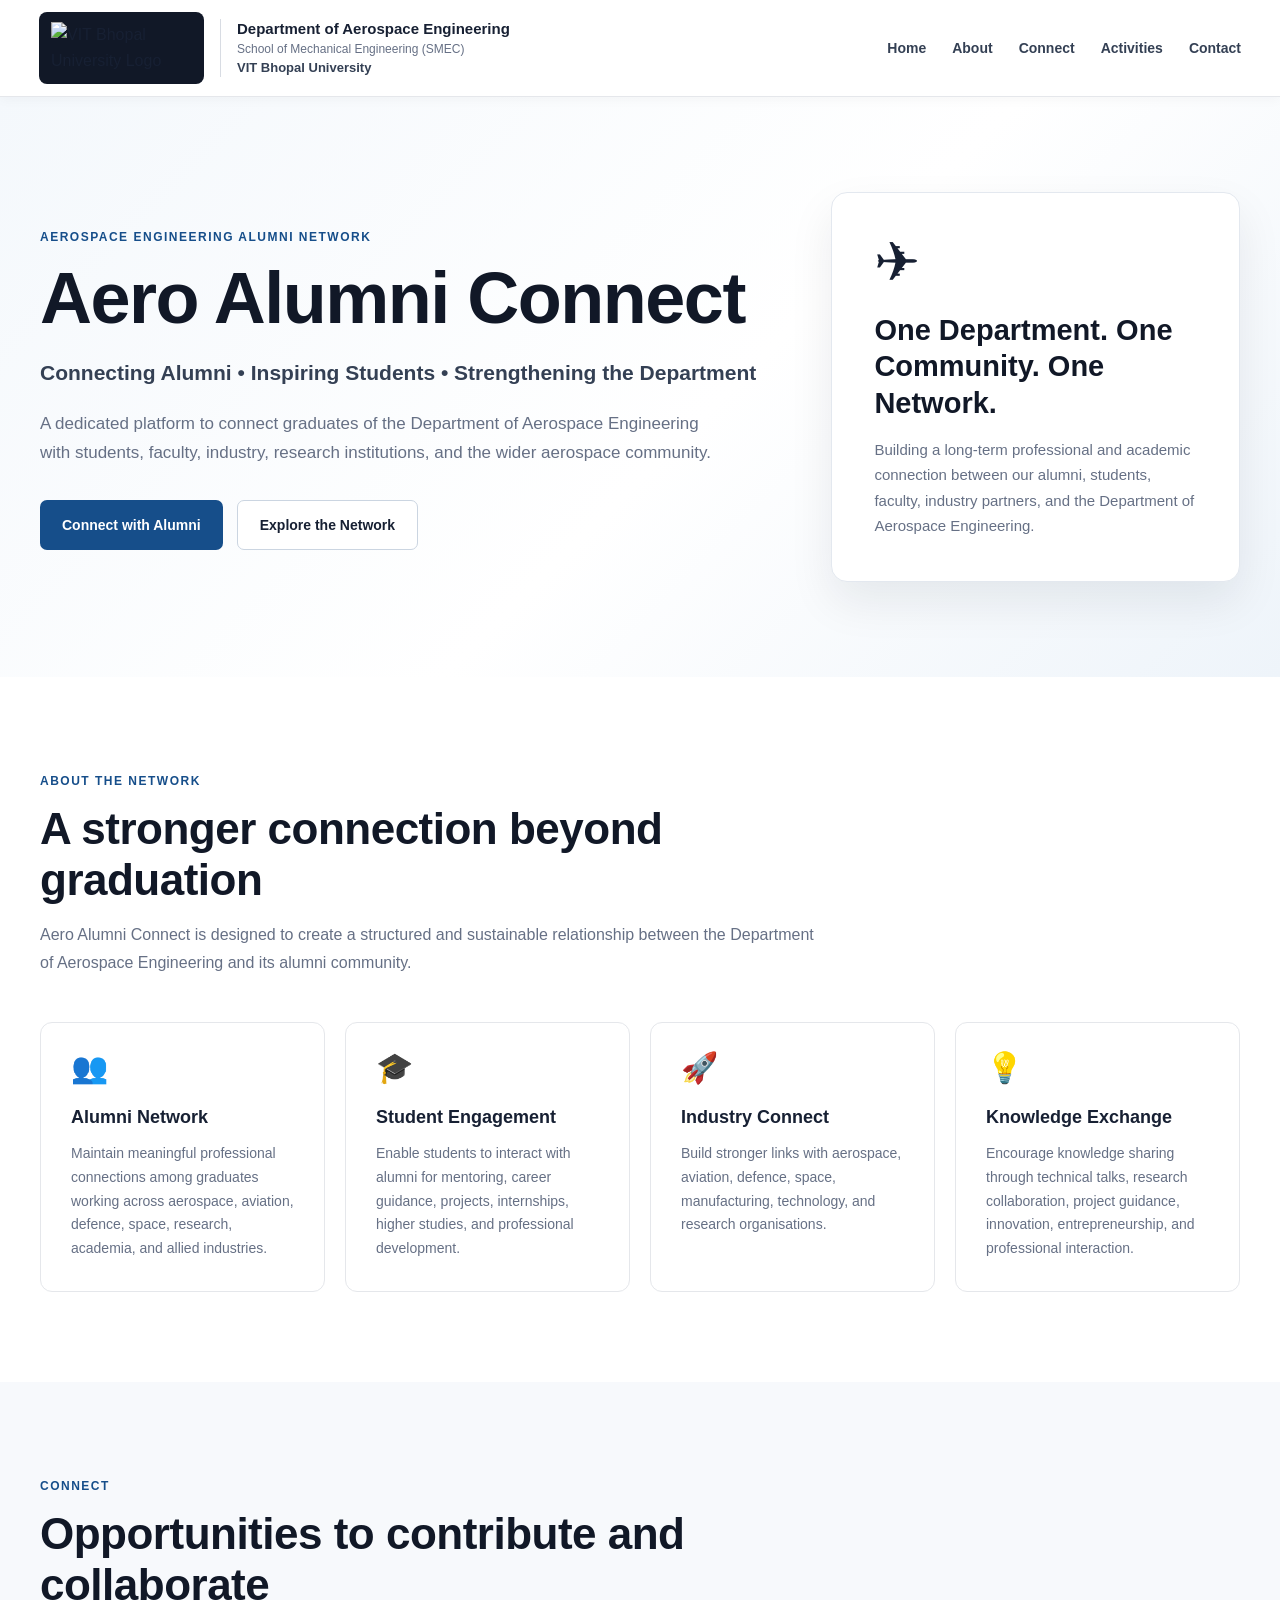
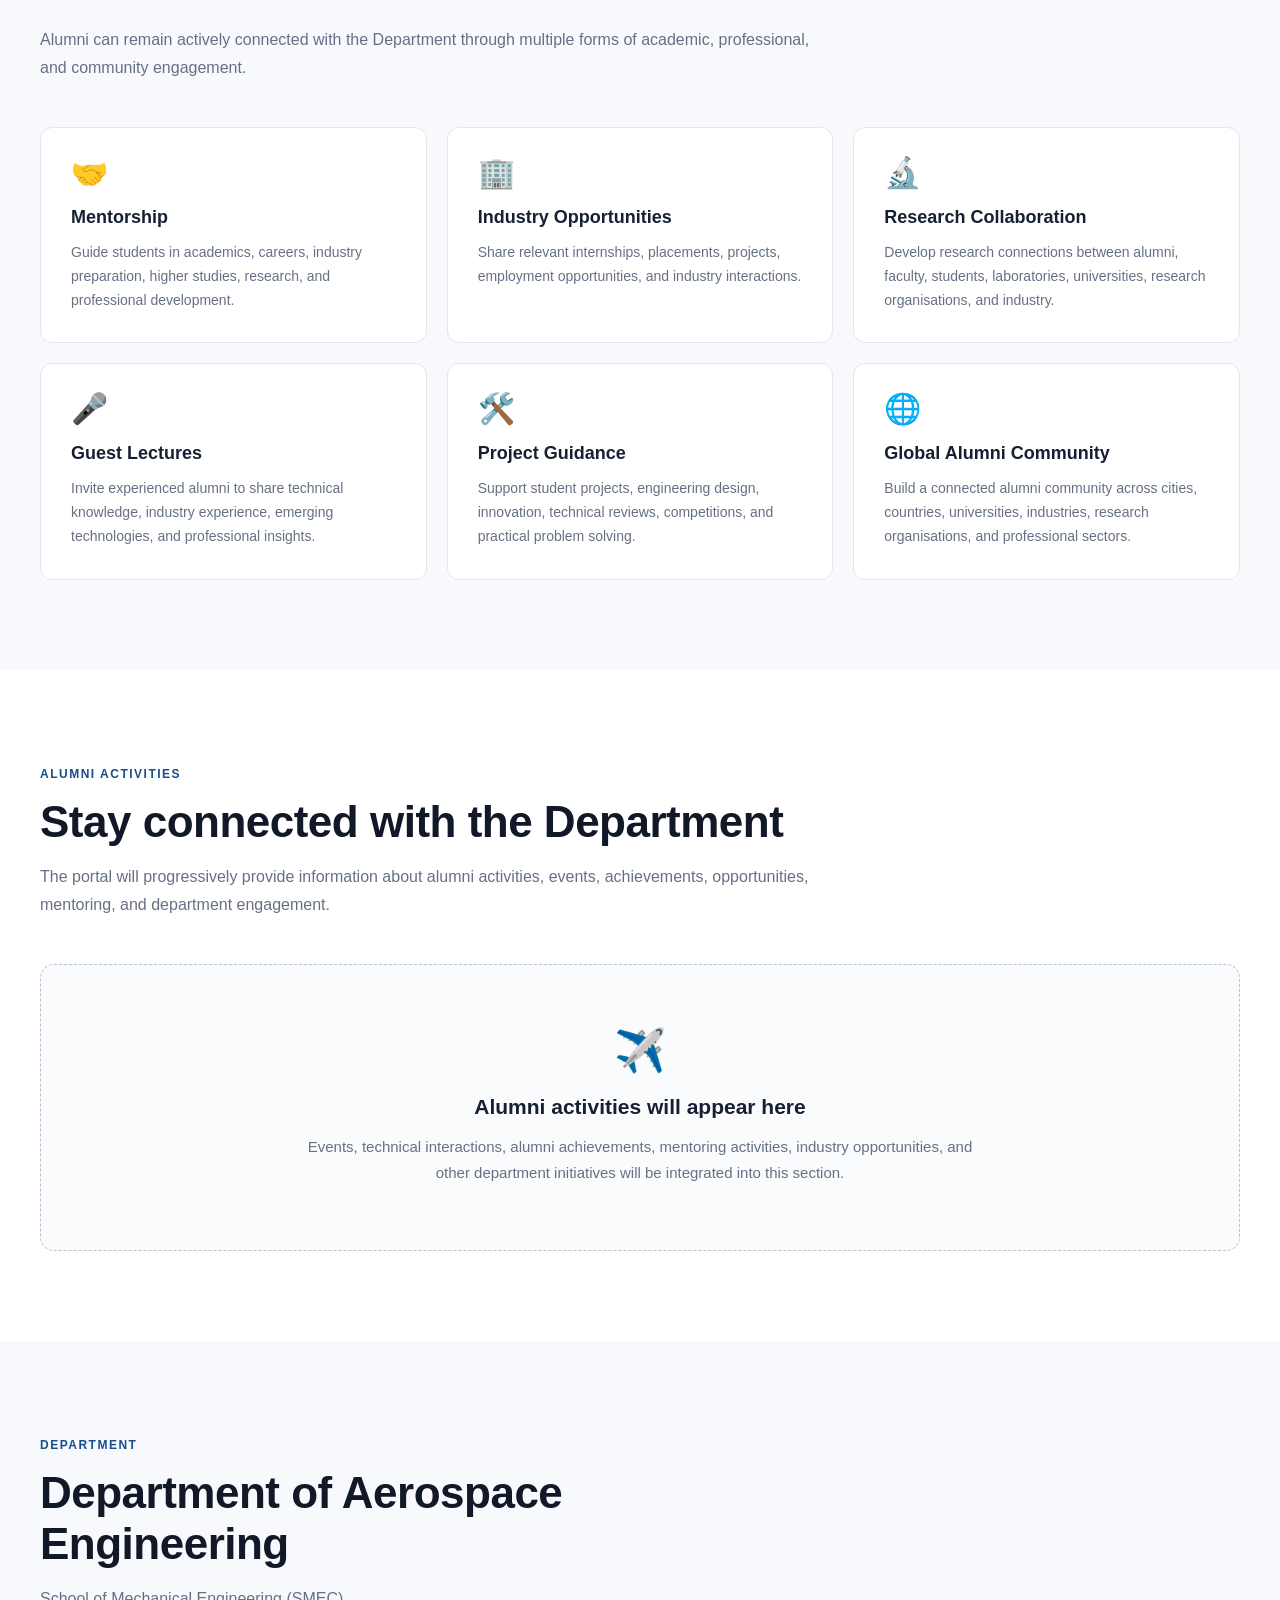
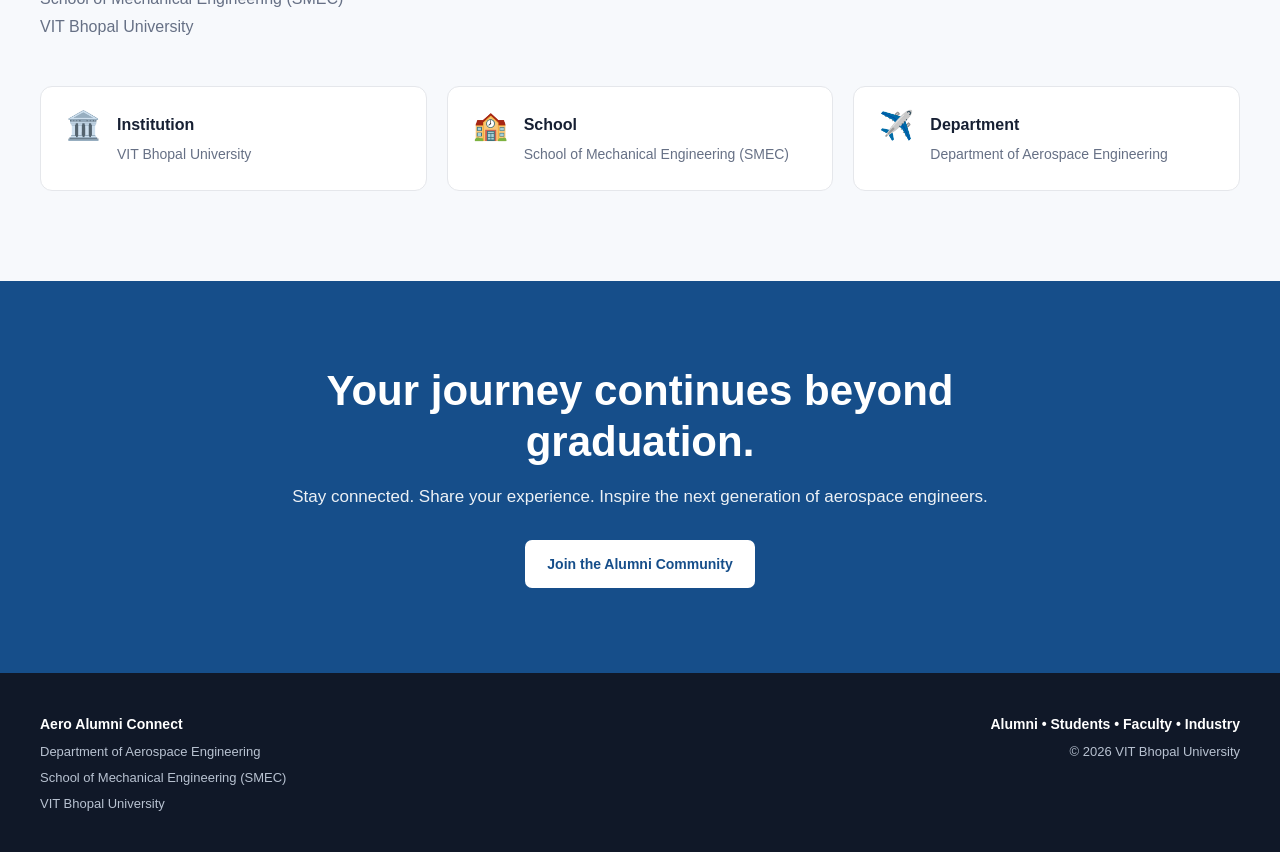
==== index.html @ 441dc593 "Update index.html" ====
<!DOCTYPE html>
<html lang="en">

<head>

    <meta charset="UTF-8">

    <meta
        name="viewport"
        content="width=device-width, initial-scale=1.0"
    >

    <meta
        name="description"
        content="Aero Alumni Connect - Department of Aerospace Engineering, School of Mechanical Engineering (SMEC), VIT Bhopal University."
    >

    <meta
        name="author"
        content="Department of Aerospace Engineering, VIT Bhopal University"
    >

    <title>
        Aero Alumni Connect | Department of Aerospace Engineering | VIT Bhopal University
    </title>

    <link
        rel="stylesheet"
        href="style.css"
    >

</head>


<body>


    <!-- =================================================
         HEADER
         ================================================= -->

    <header class="site-header">

        <div class="header-container">


            <!-- BRAND -->

            <a
                href="#home"
                class="brand"
                aria-label="Aero Alumni Connect Home"
            >

                <div class="logo-container">

                    <img
                        src="https://www.pngfind.com/pngs/m/613-6131138_vit-bhopal-logo-vit-bhopal-logo-png-transparent.png"
                        alt="VIT Bhopal University Logo"
                        class="university-logo"
                    >

                </div>


                <div class="brand-text">

                    <div class="department-name">
                        Department of Aerospace Engineering
                    </div>

                    <div class="school-name">
                        School of Mechanical Engineering (SMEC)
                    </div>

                    <div class="university-name">
                        VIT Bhopal University
                    </div>

                </div>

            </a>


            <!-- DESKTOP / MOBILE NAVIGATION -->

            <nav
                class="main-navigation"
                id="mainNavigation"
                aria-label="Main Navigation"
            >

                <a href="#home">
                    Home
                </a>

                <a href="#about">
                    About
                </a>

                <a href="#connect">
                    Connect
                </a>

                <a href="#activities">
                    Activities
                </a>

                <a href="#contact">
                    Contact
                </a>

            </nav>


            <!-- MOBILE MENU BUTTON -->

            <button
                type="button"
                class="menu-button"
                id="menuButton"
                aria-label="Open navigation menu"
                aria-expanded="false"
                aria-controls="mainNavigation"
            >
                ☰
            </button>


        </div>

    </header>



    <!-- =================================================
         HERO SECTION
         ================================================= -->

    <main>


        <section
            class="hero-section"
            id="home"
        >

            <div class="hero-container">


                <!-- HERO CONTENT -->

                <div class="hero-content">

                    <span class="hero-label">
                        AEROSPACE ENGINEERING ALUMNI NETWORK
                    </span>


                    <h1>
                        Aero Alumni Connect
                    </h1>


                    <p class="hero-tagline">
                        Connecting Alumni • Inspiring Students • Strengthening the Department
                    </p>


                    <p class="hero-description">
                        A dedicated platform to connect graduates of the
                        Department of Aerospace Engineering with students,
                        faculty, industry, research institutions, and the
                        wider aerospace community.
                    </p>


                    <div class="hero-buttons">

                        <a
                            href="#connect"
                            class="button button-primary"
                        >
                            Connect with Alumni
                        </a>


                        <a
                            href="#about"
                            class="button button-secondary"
                        >
                            Explore the Network
                        </a>

                    </div>

                </div>



                <!-- HERO CARD -->

                <div class="hero-card">

                    <div class="aircraft-symbol">
                        ✈
                    </div>


                    <h2>
                        One Department.
                        One Community.
                        One Network.
                    </h2>


                    <p>
                        Building a long-term professional and academic
                        connection between our alumni, students, faculty,
                        industry partners, and the Department of Aerospace
                        Engineering.
                    </p>

                </div>


            </div>

        </section>



        <!-- =================================================
             ABOUT SECTION
             ================================================= -->

        <section
            class="section"
            id="about"
        >

            <div class="section-container">


                <div class="section-heading">

                    <span class="section-label">
                        ABOUT THE NETWORK
                    </span>


                    <h2>
                        A stronger connection beyond graduation
                    </h2>


                    <p>
                        Aero Alumni Connect is designed to create a
                        structured and sustainable relationship between
                        the Department of Aerospace Engineering and its
                        alumni community.
                    </p>

                </div>



                <div class="feature-grid">


                    <!-- CARD 1 -->

                    <article class="feature-card">

                        <div class="feature-icon">
                            👥
                        </div>


                        <h3>
                            Alumni Network
                        </h3>


                        <p>
                            Maintain meaningful professional connections
                            among graduates working across aerospace,
                            aviation, defence, space, research, academia,
                            and allied industries.
                        </p>

                    </article>



                    <!-- CARD 2 -->

                    <article class="feature-card">

                        <div class="feature-icon">
                            🎓
                        </div>


                        <h3>
                            Student Engagement
                        </h3>


                        <p>
                            Enable students to interact with alumni for
                            mentoring, career guidance, projects,
                            internships, higher studies, and professional
                            development.
                        </p>

                    </article>



                    <!-- CARD 3 -->

                    <article class="feature-card">

                        <div class="feature-icon">
                            🚀
                        </div>


                        <h3>
                            Industry Connect
                        </h3>


                        <p>
                            Build stronger links with aerospace,
                            aviation, defence, space, manufacturing,
                            technology, and research organisations.
                        </p>

                    </article>



                    <!-- CARD 4 -->

                    <article class="feature-card">

                        <div class="feature-icon">
                            💡
                        </div>


                        <h3>
                            Knowledge Exchange
                        </h3>


                        <p>
                            Encourage knowledge sharing through
                            technical talks, research collaboration,
                            project guidance, innovation, entrepreneurship,
                            and professional interaction.
                        </p>

                    </article>


                </div>

            </div>

        </section>



        <!-- =================================================
             CONNECT SECTION
             ================================================= -->

        <section
            class="section section-light"
            id="connect"
        >

            <div class="section-container">


                <div class="section-heading">

                    <span class="section-label">
                        CONNECT
                    </span>


                    <h2>
                        Opportunities to contribute and collaborate
                    </h2>


                    <p>
                        Alumni can remain actively connected with the
                        Department through multiple forms of academic,
                        professional, and community engagement.
                    </p>

                </div>



                <div class="connect-grid">


                    <!-- CONNECT ITEM 1 -->

                    <article class="connect-item">

                        <span>
                            🤝
                        </span>


                        <h3>
                            Mentorship
                        </h3>


                        <p>
                            Guide students in academics, careers,
                            industry preparation, higher studies,
                            research, and professional development.
                        </p>

                    </article>



                    <!-- CONNECT ITEM 2 -->

                    <article class="connect-item">

                        <span>
                            🏢
                        </span>


                        <h3>
                            Industry Opportunities
                        </h3>


                        <p>
                            Share relevant internships, placements,
                            projects, employment opportunities, and
                            industry interactions.
                        </p>

                    </article>



                    <!-- CONNECT ITEM 3 -->

                    <article class="connect-item">

                        <span>
                            🔬
                        </span>


                        <h3>
                            Research Collaboration
                        </h3>


                        <p>
                            Develop research connections between alumni,
                            faculty, students, laboratories, universities,
                            research organisations, and industry.
                        </p>

                    </article>



                    <!-- CONNECT ITEM 4 -->

                    <article class="connect-item">

                        <span>
                            🎤
                        </span>


                        <h3>
                            Guest Lectures
                        </h3>


                        <p>
                            Invite experienced alumni to share technical
                            knowledge, industry experience, emerging
                            technologies, and professional insights.
                        </p>

                    </article>



                    <!-- CONNECT ITEM 5 -->

                    <article class="connect-item">

                        <span>
                            🛠️
                        </span>


                        <h3>
                            Project Guidance
                        </h3>


                        <p>
                            Support student projects, engineering design,
                            innovation, technical reviews, competitions,
                            and practical problem solving.
                        </p>

                    </article>



                    <!-- CONNECT ITEM 6 -->

                    <article class="connect-item">

                        <span>
                            🌐
                        </span>


                        <h3>
                            Global Alumni Community
                        </h3>


                        <p>
                            Build a connected alumni community across
                            cities, countries, universities, industries,
                            research organisations, and professional
                            sectors.
                        </p>

                    </article>


                </div>

            </div>

        </section>



        <!-- =================================================
             ACTIVITIES SECTION
             ================================================= -->

        <section
            class="section"
            id="activities"
        >

            <div class="section-container">


                <div class="section-heading">

                    <span class="section-label">
                        ALUMNI ACTIVITIES
                    </span>


                    <h2>
                        Stay connected with the Department
                    </h2>


                    <p>
                        The portal will progressively provide information
                        about alumni activities, events, achievements,
                        opportunities, mentoring, and department
                        engagement.
                    </p>

                </div>



                <div class="activity-placeholder">


                    <div class="activity-icon">
                        ✈️
                    </div>


                    <h3>
                        Alumni activities will appear here
                    </h3>


                    <p>
                        Events, technical interactions, alumni achievements,
                        mentoring activities, industry opportunities, and
                        other department initiatives will be integrated
                        into this section.
                    </p>


                </div>

            </div>

        </section>



        <!-- =================================================
             CONTACT SECTION
             ================================================= -->

        <section
            class="section section-light"
            id="contact"
        >

            <div class="section-container">


                <div class="section-heading">

                    <span class="section-label">
                        DEPARTMENT
                    </span>


                    <h2>
                        Department of Aerospace Engineering
                    </h2>


                    <p>
                        School of Mechanical Engineering (SMEC)<br>
                        VIT Bhopal University
                    </p>

                </div>


                <div class="contact-information">


                    <div class="contact-card">

                        <span class="contact-card-icon">
                            🏛️
                        </span>


                        <div>

                            <h3>
                                Institution
                            </h3>

                            <p>
                                VIT Bhopal University
                            </p>

                        </div>

                    </div>



                    <div class="contact-card">

                        <span class="contact-card-icon">
                            🏫
                        </span>


                        <div>

                            <h3>
                                School
                            </h3>

                            <p>
                                School of Mechanical Engineering (SMEC)
                            </p>

                        </div>

                    </div>



                    <div class="contact-card">

                        <span class="contact-card-icon">
                            ✈️
                        </span>


                        <div>

                            <h3>
                                Department
                            </h3>

                            <p>
                                Department of Aerospace Engineering
                            </p>

                        </div>

                    </div>


                </div>

            </div>

        </section>



        <!-- =================================================
             CALL TO ACTION
             ================================================= -->

        <section class="cta-section">

            <div class="cta-container">


                <h2>
                    Your journey continues beyond graduation.
                </h2>


                <p>
                    Stay connected. Share your experience.
                    Inspire the next generation of aerospace engineers.
                </p>


                <a
                    href="#home"
                    class="button button-light"
                >
                    Join the Alumni Community
                </a>


            </div>

        </section>


    </main>



    <!-- =================================================
         FOOTER
         ================================================= -->

    <footer class="site-footer">

        <div class="footer-container">


            <div class="footer-left">

                <strong>
                    Aero Alumni Connect
                </strong>


                <p>
                    Department of Aerospace Engineering
                </p>


                <p>
                    School of Mechanical Engineering (SMEC)
                </p>


                <p>
                    VIT Bhopal University
                </p>

            </div>



            <div class="footer-right">

                <strong>
                    Alumni • Students • Faculty • Industry
                </strong>


                <p>
                    ©
                    <span id="currentYear"></span>
                    VIT Bhopal University
                </p>

            </div>


        </div>

    </footer>



    <!-- =================================================
         JAVASCRIPT
         ================================================= -->

    <script src="app.js"></script>


</body>

</html>
---- style.css ----
/* =====================================================
   AERO ALUMNI CONNECT
   VIT BHOPAL UNIVERSITY

   Department of Aerospace Engineering
   School of Mechanical Engineering (SMEC)

   Main Stylesheet
   ===================================================== */


/* =====================================================
   GLOBAL RESET
   ===================================================== */

* {

    margin: 0;

    padding: 0;

    box-sizing: border-box;

}


html {

    scroll-behavior: smooth;

}


body {

    font-family:
        Arial,
        Helvetica,
        sans-serif;

    line-height: 1.6;

    color: #172033;

    background: #ffffff;

}


a {

    text-decoration: none;

    color: inherit;

}


button {

    font-family: inherit;

}


/* =====================================================
   HEADER
   ===================================================== */

.site-header {

    position: sticky;

    top: 0;

    z-index: 1000;

    background: rgba(255, 255, 255, 0.98);

    border-bottom: 1px solid #e5e7eb;

    box-shadow:
        0 2px 12px rgba(15, 23, 42, 0.04);

}


.header-container {

    max-width: 1250px;

    margin: auto;

    padding: 12px 24px;

    display: flex;

    align-items: center;

    justify-content: space-between;

    gap: 25px;

}


/* =====================================================
   BRAND
   ===================================================== */

.brand {

    display: flex;

    align-items: center;

    gap: 16px;

    min-width: 0;

}


/* =====================================================
   VIT BHOPAL LOGO

   The official logo is predominantly white.
   Therefore a dark background is intentionally
   provided for visibility.
   ===================================================== */

.logo-container {

    width: 165px;

    height: 72px;

    display: flex;

    align-items: center;

    justify-content: center;

    background: #111827;

    border-radius: 8px;

    padding: 8px 12px;

    flex-shrink: 0;

    overflow: hidden;

}


.university-logo {

    width: 100%;

    max-width: 145px;

    max-height: 58px;

    height: auto;

    object-fit: contain;

    display: block;

}


/* =====================================================
   INSTITUTIONAL HIERARCHY
   ===================================================== */

.brand-text {

    border-left: 1px solid #d8dce3;

    padding-left: 16px;

    min-width: 0;

}


.department-name {

    font-size: 15px;

    font-weight: 700;

    color: #172033;

    line-height: 1.3;

}


.school-name {

    font-size: 12px;

    font-weight: 500;

    color: #667085;

    margin-top: 3px;

    line-height: 1.3;

}


.university-name {

    font-size: 13px;

    font-weight: 600;

    color: #344054;

    margin-top: 3px;

    line-height: 1.3;

}


/* =====================================================
   MAIN NAVIGATION
   ===================================================== */

.main-navigation {

    display: flex;

    align-items: center;

    gap: 26px;

}


.main-navigation a {

    position: relative;

    font-size: 14px;

    font-weight: 600;

    color: #344054;

    padding: 8px 0;

    transition:
        color 0.2s ease;

}


.main-navigation a::after {

    content: "";

    position: absolute;

    left: 0;

    bottom: 0;

    width: 0;

    height: 2px;

    background: #164e8a;

    transition:
        width 0.2s ease;

}


.main-navigation a:hover {

    color: #164e8a;

}


.main-navigation a:hover::after {

    width: 100%;

}


/* =====================================================
   MOBILE MENU BUTTON
   ===================================================== */

.menu-button {

    display: none;

    border: none;

    background: transparent;

    color: #172033;

    font-size: 28px;

    line-height: 1;

    cursor: pointer;

    padding: 5px;

}


/* =====================================================
   HERO SECTION
   ===================================================== */

.hero-section {

    background:
        linear-gradient(
            135deg,
            #f4f8fc 0%,
            #ffffff 55%,
            #eef4fa 100%
        );

    padding: 95px 24px;

}


.hero-container {

    max-width: 1200px;

    margin: auto;

    display: grid;

    grid-template-columns:
        1.6fr
        0.9fr;

    gap: 65px;

    align-items: center;

}


.hero-content {

    min-width: 0;

}


.hero-label,
.section-label {

    display: inline-block;

    font-size: 12px;

    font-weight: 800;

    letter-spacing: 1.5px;

    color: #164e8a;

    margin-bottom: 13px;

}


.hero-content h1 {

    font-size:
        clamp(42px, 6vw, 72px);

    line-height: 1.05;

    letter-spacing: -1.5px;

    margin-bottom: 22px;

    color: #111827;

}


.hero-tagline {

    font-size: 21px;

    font-weight: 600;

    line-height: 1.45;

    color: #344054;

    margin-bottom: 20px;

    max-width: 750px;

}


.hero-description {

    max-width: 690px;

    font-size: 17px;

    line-height: 1.75;

    color: #667085;

    margin-bottom: 32px;

}


/* =====================================================
   BUTTONS
   ===================================================== */

.hero-buttons {

    display: flex;

    flex-wrap: wrap;

    gap: 14px;

}


.button {

    display: inline-flex;

    align-items: center;

    justify-content: center;

    min-height: 48px;

    padding: 13px 22px;

    border-radius: 7px;

    font-weight: 700;

    font-size: 14px;

    transition:
        background 0.2s ease,
        color 0.2s ease,
        border-color 0.2s ease,
        transform 0.2s ease;

}


.button:hover {

    transform: translateY(-1px);

}


.button-primary {

    background: #164e8a;

    color: #ffffff;

}


.button-primary:hover {

    background: #0f3c6b;

}


.button-secondary {

    border: 1px solid #cbd5e1;

    background: #ffffff;

    color: #172033;

}


.button-secondary:hover {

    background: #f8fafc;

    border-color: #94a3b8;

}


.button-light {

    background: #ffffff;

    color: #164e8a;

}


.button-light:hover {

    background: #f1f5f9;

}


/* =====================================================
   HERO CARD
   ===================================================== */

.hero-card {

    padding: 42px;

    background: #ffffff;

    border: 1px solid #e3e8ef;

    border-radius: 16px;

    box-shadow:
        0 20px 45px rgba(15, 23, 42, 0.08);

}


.aircraft-symbol {

    font-size: 55px;

    line-height: 1;

    margin-bottom: 22px;

}


.hero-card h2 {

    font-size: 29px;

    line-height: 1.25;

    color: #111827;

    margin-bottom: 16px;

}


.hero-card p {

    color: #667085;

    font-size: 15px;

    line-height: 1.7;

}


/* =====================================================
   GENERAL SECTIONS
   ===================================================== */

.section {

    padding: 90px 24px;

}


.section-light {

    background: #f7f9fc;

}


.section-container {

    max-width: 1200px;

    margin: auto;

}


.section-heading {

    max-width: 780px;

    margin-bottom: 45px;

}


.section-heading h2 {

    font-size:
        clamp(30px, 4vw, 44px);

    line-height: 1.15;

    letter-spacing: -0.5px;

    margin-bottom: 16px;

    color: #111827;

}


.section-heading p {

    color: #667085;

    font-size: 16px;

    line-height: 1.75;

}


/* =====================================================
   FEATURE GRID
   ===================================================== */

.feature-grid {

    display: grid;

    grid-template-columns:
        repeat(4, 1fr);

    gap: 20px;

}


.feature-card {

    padding: 30px;

    border: 1px solid #e5e7eb;

    border-radius: 12px;

    background: #ffffff;

    transition:
        transform 0.2s ease,
        box-shadow 0.2s ease,
        border-color 0.2s ease;

}


.feature-card:hover {

    transform: translateY(-4px);

    border-color: #d0d7e2;

    box-shadow:
        0 12px 30px
        rgba(15, 23, 42, 0.08);

}


.feature-icon {

    font-size: 30px;

    line-height: 1;

    margin-bottom: 20px;

}


.feature-card h3 {

    font-size: 18px;

    margin-bottom: 10px;

    color: #172033;

}


.feature-card p {

    color: #667085;

    font-size: 14px;

    line-height: 1.7;

}


/* =====================================================
   CONNECT GRID
   ===================================================== */

.connect-grid {

    display: grid;

    grid-template-columns:
        repeat(3, 1fr);

    gap: 20px;

}


.connect-item {

    background: #ffffff;

    padding: 30px;

    border-radius: 12px;

    border: 1px solid #e5e7eb;

    transition:
        transform 0.2s ease,
        box-shadow 0.2s ease;

}


.connect-item:hover {

    transform: translateY(-3px);

    box-shadow:
        0 10px 25px
        rgba(15, 23, 42, 0.07);

}


.connect-item span {

    display: block;

    font-size: 30px;

    line-height: 1;

    margin-bottom: 15px;

}


.connect-item h3 {

    font-size: 18px;

    margin-bottom: 9px;

    color: #172033;

}


.connect-item p {

    color: #667085;

    font-size: 14px;

    line-height: 1.7;

}


/* =====================================================
   ACTIVITIES
   ===================================================== */

.activity-placeholder {

    border: 1px dashed #b8c3d1;

    border-radius: 14px;

    padding: 65px 30px;

    text-align: center;

    background: #fafbfc;

}


.activity-icon {

    font-size: 42px;

    line-height: 1;

    margin-bottom: 18px;

}


.activity-placeholder h3 {

    font-size: 21px;

    margin-bottom: 10px;

    color: #172033;

}


.activity-placeholder p {

    max-width: 700px;

    margin: auto;

    color: #667085;

    font-size: 15px;

    line-height: 1.7;

}


/* =====================================================
   CONTACT INFORMATION
   ===================================================== */

.contact-information {

    display: grid;

    grid-template-columns:
        repeat(3, 1fr);

    gap: 20px;

}


.contact-card {

    display: flex;

    align-items: flex-start;

    gap: 16px;

    background: #ffffff;

    border: 1px solid #e5e7eb;

    border-radius: 12px;

    padding: 25px;

}


.contact-card-icon {

    font-size: 28px;

    line-height: 1;

    flex-shrink: 0;

}


.contact-card h3 {

    font-size: 16px;

    margin-bottom: 5px;

    color: #172033;

}


.contact-card p {

    color: #667085;

    font-size: 14px;

    line-height: 1.6;

}


/* =====================================================
   CALL TO ACTION
   ===================================================== */

.cta-section {

    padding: 85px 24px;

    background: #164e8a;

    color: #ffffff;

    text-align: center;

}


.cta-container {

    max-width: 800px;

    margin: auto;

}


.cta-container h2 {

    font-size:
        clamp(30px, 4vw, 42px);

    line-height: 1.2;

    margin-bottom: 16px;

}


.cta-container p {

    font-size: 17px;

    line-height: 1.7;

    opacity: 0.92;

    margin-bottom: 28px;

}


/* =====================================================
   FOOTER
   ===================================================== */

.site-footer {

    background: #101828;

    color: #ffffff;

    padding: 38px 24px;

}


.footer-container {

    max-width: 1200px;

    margin: auto;

    display: flex;

    align-items: flex-start;

    justify-content: space-between;

    gap: 40px;

}


.footer-left strong,
.footer-right strong {

    font-size: 14px;

}


.site-footer p {

    color: #b8c2d1;

    font-size: 13px;

    line-height: 1.6;

    margin-top: 5px;

}


.footer-right {

    text-align: right;

}


/* =====================================================
   RESPONSIVE DESIGN
   TABLET
   ===================================================== */

@media (max-width: 1050px) {


    .header-container {

        padding-left: 20px;

        padding-right: 20px;

    }


    .main-navigation {

        gap: 18px;

    }


    .main-navigation a {

        font-size: 13px;

    }


    .hero-container {

        gap: 40px;

    }


    .feature-grid {

        grid-template-columns:
            repeat(2, 1fr);

    }


    .connect-grid {

        grid-template-columns:
            repeat(2, 1fr);

    }


    .contact-information {

        grid-template-columns:
            repeat(2, 1fr);

    }

}


/* =====================================================
   MOBILE NAVIGATION
   ===================================================== */

@media (max-width: 900px) {


    .main-navigation {

        display: none;

        position: absolute;

        top: 100%;

        left: 0;

        right: 0;

        background: #ffffff;

        padding: 20px 24px;

        flex-direction: column;

        align-items: flex-start;

        gap: 5px;

        border-bottom: 1px solid #e5e7eb;

        box-shadow:
            0 8px 20px
            rgba(15, 23, 42, 0.08);

    }


    .main-navigation.active {

        display: flex;

    }


    .main-navigation a {

        width: 100%;

        padding: 11px 0;

    }


    .main-navigation a::after {

        display: none;

    }


    .menu-button {

        display: block;

    }


    .hero-container {

        grid-template-columns: 1fr;

    }


    .hero-card {

        max-width: 650px;

    }

}


/* =====================================================
   SMALL MOBILE
   ===================================================== */

@media (max-width: 600px) {


    .header-container {

        padding: 10px 16px;

        gap: 12px;

    }


    .logo-container {

        width: 125px;

        height: 58px;

        padding: 6px 9px;

        border-radius: 7px;

    }


    .university-logo {

        max-width: 110px;

        max-height: 46px;

    }


    .brand-text {

        display: none;

    }


    .menu-button {

        font-size: 27px;

    }


    .hero-section {

        padding: 65px 18px;

    }


    .hero-content h1 {

        font-size: 44px;

        letter-spacing: -1px;

    }


    .hero-tagline {

        font-size: 18px;

    }


    .hero-description {

        font-size: 15px;

    }


    .hero-buttons {

        flex-direction: column;

        align-items: stretch;

    }


    .button {

        width: 100%;

    }


    .hero-card {

        padding: 30px;

    }


    .section {

        padding: 65px 18px;

    }


    .section-heading {

        margin-bottom: 35px;

    }


    .section-heading h2 {

        font-size: 32px;

    }


    .feature-grid,
    .connect-grid,
    .contact-information {

        grid-template-columns: 1fr;

    }


    .feature-card,
    .connect-item {

        padding: 25px;

    }


    .activity-placeholder {

        padding: 50px 22px;

    }


    .cta-section {

        padding: 65px 18px;

    }


    .cta-container h2 {

        font-size: 31px;

    }


    .cta-container p {

        font-size: 15px;

    }


    .footer-container {

        flex-direction: column;

        gap: 25px;

    }


    .footer-right {

        text-align: left;

    }

}


/* =====================================================
   VERY SMALL DEVICES
   ===================================================== */

@media (max-width: 380px) {


    .logo-container {

        width: 112px;

        height: 54px;

    }


    .university-logo {

        max-width: 98px;

        max-height: 42px;

    }


    .hero-content h1 {

        font-size: 39px;

    }


    .section-heading h2 {

        font-size: 29px;

    }

}
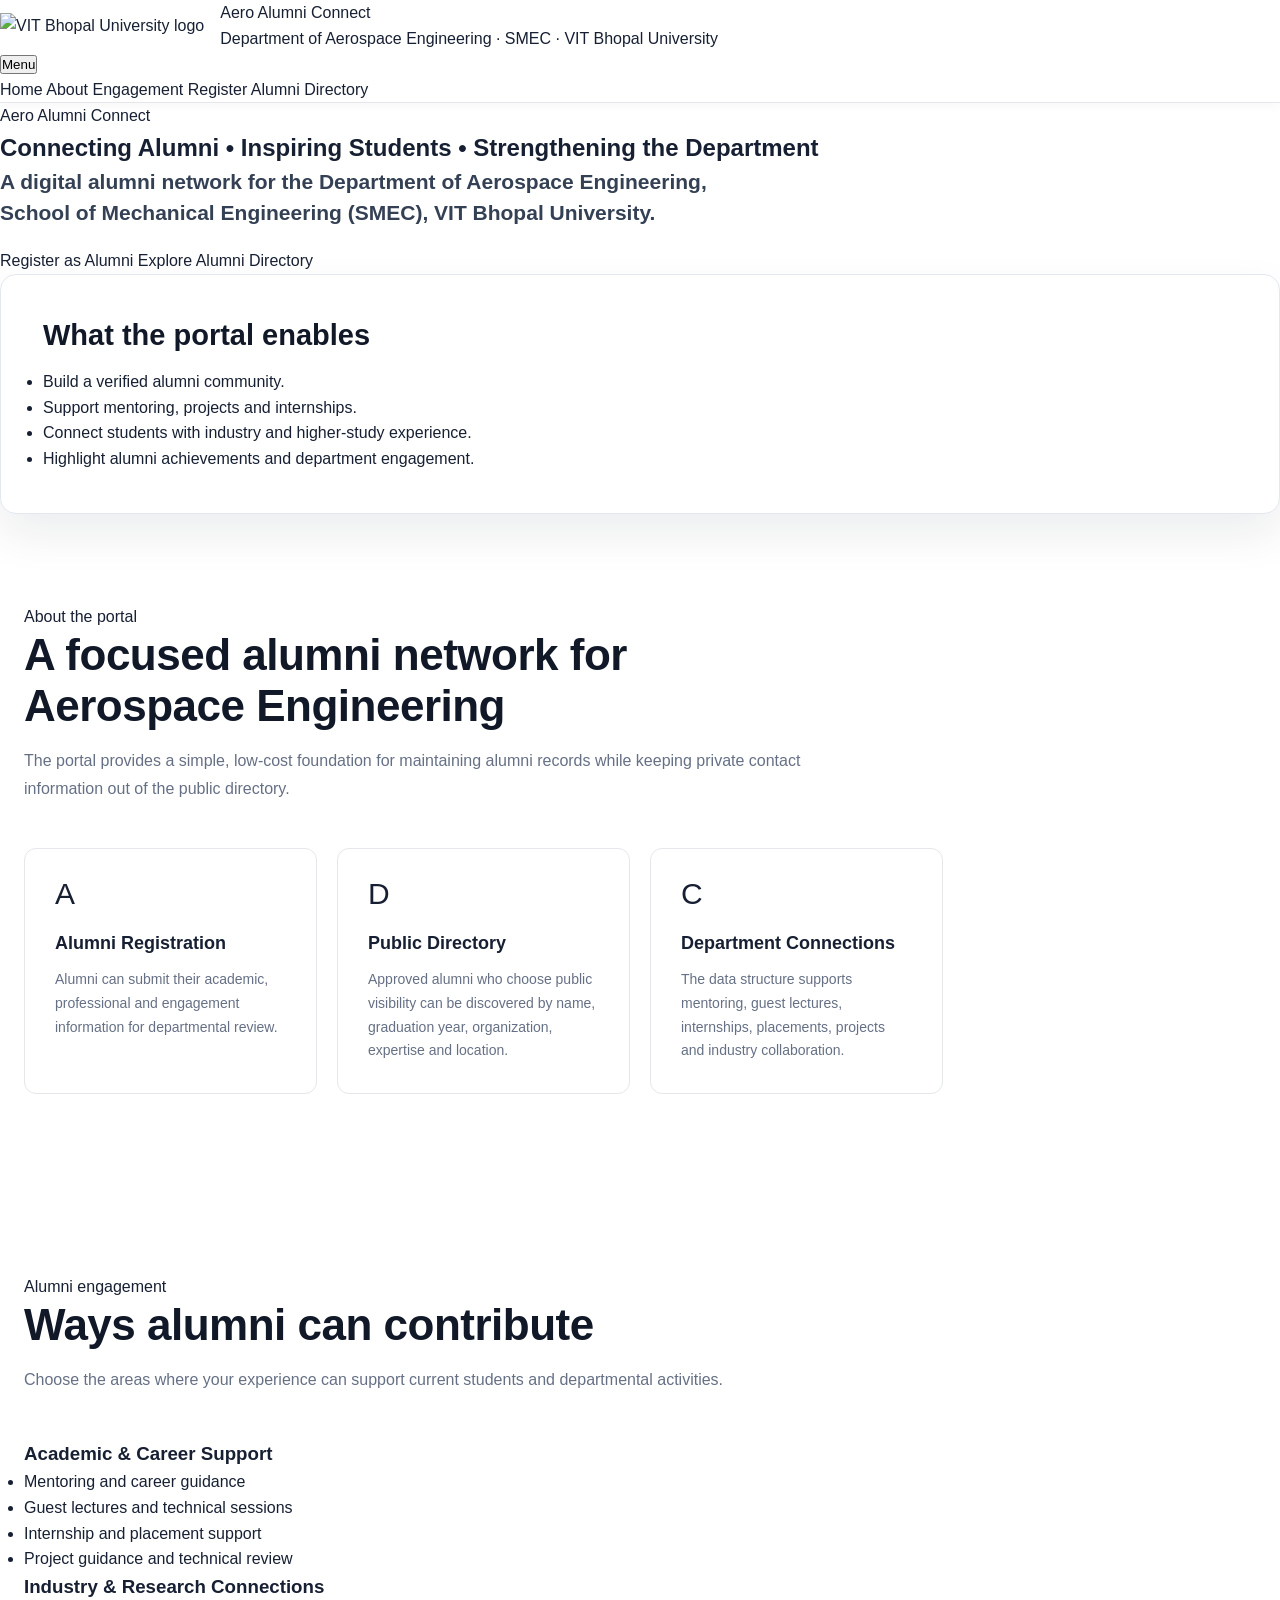
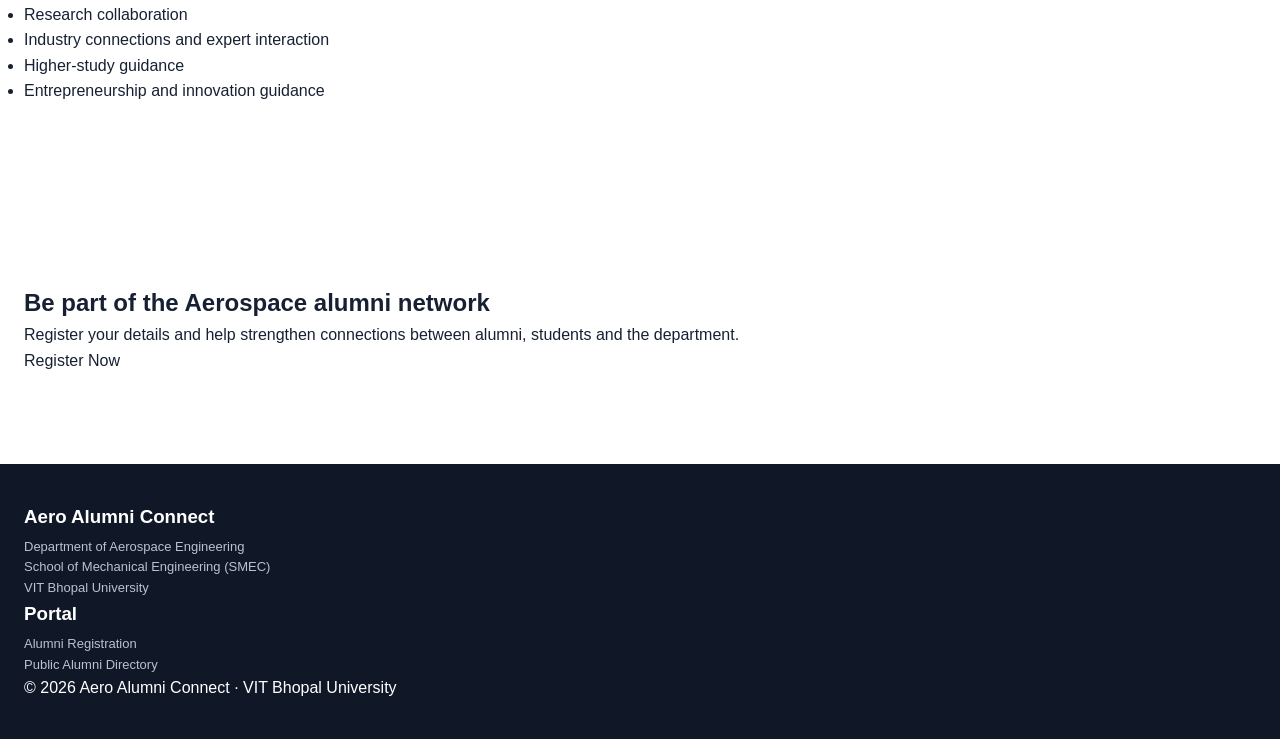
==== commit 6e4ca329: "Update index.html" ====
--- a/index.html
+++ b/index.html
@@ -1,843 +1,144 @@
 <!DOCTYPE html>
 <html lang="en">
+<head>
+  <meta charset="UTF-8">
+  <meta name="viewport" content="width=device-width, initial-scale=1.0">
+  <meta name="description" content="Aero Alumni Connect - Department of Aerospace Engineering, VIT Bhopal University.">
+  <title>Aero Alumni Connect | VIT Bhopal University</title>
+  <link rel="stylesheet" href="style.css">
+</head>
+<body>
+  <div class="topbar"></div>
+  <header class="site-header">
+    <div class="container header-inner">
+      <a class="brand" href="index.html#home" aria-label="Aero Alumni Connect home">
+        <img class="brand-logo" src="https://vitbhopal.ac.in/wp-content/uploads/2020/01/logochhota.png" alt="VIT Bhopal University logo">
+        <div>
+          <div class="brand-title">Aero Alumni Connect</div>
+          <div class="brand-subtitle">Department of Aerospace Engineering · SMEC · VIT Bhopal University</div>
+        </div>
+      </a>
+      <button id="mobileMenuButton" class="mobile-menu-button" type="button" aria-expanded="false" aria-controls="siteNav">Menu</button>
+      <nav id="siteNav" class="site-nav" aria-label="Main navigation">
+        <a href="index.html#home">Home</a>
+        <a href="index.html#about">About</a>
+        <a href="index.html#engagement">Engagement</a>
+        <a href="register.html">Register</a>
+        <a class="nav-primary" data-directory-link href="https://script.google.com/macros/s/AKFycbxgRk1wh2ei0i0evd2KYSXB1UGBFPkvZiqLSSxi5CYIaVo9pL-w_EIS0EB4q5KnVJRA/exec?action=directoryPage">Alumni Directory</a>
+      </nav>
+    </div>
+  </header>
 
-<head>
+  <main>
+    <section id="home" class="hero">
+      <div class="container hero-grid">
+        <div>
+          <p class="hero-kicker">Aero Alumni Connect</p>
+          <h1>Connecting Alumni • Inspiring Students • Strengthening the Department</h1>
+          <p class="hero-tagline">A digital alumni network for the Department of Aerospace Engineering, School of Mechanical Engineering (SMEC), VIT Bhopal University.</p>
+          <div class="hero-actions">
+            <a class="btn btn-primary" href="register.html">Register as Alumni</a>
+            <a class="btn btn-outline" data-directory-link href="https://script.google.com/macros/s/AKFycbxgRk1wh2ei0i0evd2KYSXB1UGBFPkvZiqLSSxi5CYIaVo9pL-w_EIS0EB4q5KnVJRA/exec?action=directoryPage">Explore Alumni Directory</a>
+          </div>
+        </div>
+        <aside class="hero-card">
+          <h2>What the portal enables</h2>
+          <ul>
+            <li>Build a verified alumni community.</li>
+            <li>Support mentoring, projects and internships.</li>
+            <li>Connect students with industry and higher-study experience.</li>
+            <li>Highlight alumni achievements and department engagement.</li>
+          </ul>
+        </aside>
+      </div>
+    </section>
 
-    <meta charset="UTF-8">
+    <section id="about" class="section section-white">
+      <div class="container">
+        <div class="section-heading">
+          <div class="eyebrow">About the portal</div>
+          <h2>A focused alumni network for Aerospace Engineering</h2>
+          <p>The portal provides a simple, low-cost foundation for maintaining alumni records while keeping private contact information out of the public directory.</p>
+        </div>
+        <div class="feature-grid">
+          <article class="card feature-card">
+            <div class="feature-icon">A</div>
+            <h3>Alumni Registration</h3>
+            <p>Alumni can submit their academic, professional and engagement information for departmental review.</p>
+          </article>
+          <article class="card feature-card">
+            <div class="feature-icon">D</div>
+            <h3>Public Directory</h3>
+            <p>Approved alumni who choose public visibility can be discovered by name, graduation year, organization, expertise and location.</p>
+          </article>
+          <article class="card feature-card">
+            <div class="feature-icon">C</div>
+            <h3>Department Connections</h3>
+            <p>The data structure supports mentoring, guest lectures, internships, placements, projects and industry collaboration.</p>
+          </article>
+        </div>
+      </div>
+    </section>
 
-    <meta
-        name="viewport"
-        content="width=device-width, initial-scale=1.0"
-    >
+    <section id="engagement" class="section">
+      <div class="container">
+        <div class="section-heading">
+          <div class="eyebrow">Alumni engagement</div>
+          <h2>Ways alumni can contribute</h2>
+          <p>Choose the areas where your experience can support current students and departmental activities.</p>
+        </div>
+        <div class="info-grid">
+          <article class="info-panel">
+            <h3>Academic &amp; Career Support</h3>
+            <ul>
+              <li>Mentoring and career guidance</li>
+              <li>Guest lectures and technical sessions</li>
+              <li>Internship and placement support</li>
+              <li>Project guidance and technical review</li>
+            </ul>
+          </article>
+          <article class="info-panel">
+            <h3>Industry &amp; Research Connections</h3>
+            <ul>
+              <li>Research collaboration</li>
+              <li>Industry connections and expert interaction</li>
+              <li>Higher-study guidance</li>
+              <li>Entrepreneurship and innovation guidance</li>
+            </ul>
+          </article>
+        </div>
+      </div>
+    </section>
 
-    <meta
-        name="description"
-        content="Aero Alumni Connect - Department of Aerospace Engineering, School of Mechanical Engineering (SMEC), VIT Bhopal University."
-    >
+    <section class="section section-white">
+      <div class="container">
+        <div class="cta">
+          <div>
+            <h2>Be part of the Aerospace alumni network</h2>
+            <p>Register your details and help strengthen connections between alumni, students and the department.</p>
+          </div>
+          <a class="btn btn-primary" href="register.html">Register Now</a>
+        </div>
+      </div>
+    </section>
+  </main>
 
-    <meta
-        name="author"
-        content="Department of Aerospace Engineering, VIT Bhopal University"
-    >
+  <footer class="site-footer">
+    <div class="container">
+      <div class="footer-grid">
+        <div>
+          <h3>Aero Alumni Connect</h3>
+          <p>Department of Aerospace Engineering<br>School of Mechanical Engineering (SMEC)<br>VIT Bhopal University</p>
+        </div>
+        <div>
+          <h3>Portal</h3>
+          <p><a href="register.html">Alumni Registration</a><br><a data-directory-link href="https://script.google.com/macros/s/AKFycbxgRk1wh2ei0i0evd2KYSXB1UGBFPkvZiqLSSxi5CYIaVo9pL-w_EIS0EB4q5KnVJRA/exec?action=directoryPage">Public Alumni Directory</a></p>
+        </div>
+      </div>
+      <div class="footer-bottom">© <span data-current-year>2026</span> Aero Alumni Connect · VIT Bhopal University</div>
+    </div>
+  </footer>
 
-    <title>
-        Aero Alumni Connect | Department of Aerospace Engineering | VIT Bhopal University
-    </title>
-
-    <link
-        rel="stylesheet"
-        href="style.css"
-    >
-
-</head>
-
-
-<body>
-
-
-    <!-- =================================================
-         HEADER
-         ================================================= -->
-
-    <header class="site-header">
-
-        <div class="header-container">
-
-
-            <!-- BRAND -->
-
-            <a
-                href="#home"
-                class="brand"
-                aria-label="Aero Alumni Connect Home"
-            >
-
-                <div class="logo-container">
-
-                    <img
-                        src="https://www.pngfind.com/pngs/m/613-6131138_vit-bhopal-logo-vit-bhopal-logo-png-transparent.png"
-                        alt="VIT Bhopal University Logo"
-                        class="university-logo"
-                    >
-
-                </div>
-
-
-                <div class="brand-text">
-
-                    <div class="department-name">
-                        Department of Aerospace Engineering
-                    </div>
-
-                    <div class="school-name">
-                        School of Mechanical Engineering (SMEC)
-                    </div>
-
-                    <div class="university-name">
-                        VIT Bhopal University
-                    </div>
-
-                </div>
-
-            </a>
-
-
-            <!-- DESKTOP / MOBILE NAVIGATION -->
-
-            <nav
-                class="main-navigation"
-                id="mainNavigation"
-                aria-label="Main Navigation"
-            >
-
-                <a href="#home">
-                    Home
-                </a>
-
-                <a href="#about">
-                    About
-                </a>
-
-                <a href="#connect">
-                    Connect
-                </a>
-
-                <a href="#activities">
-                    Activities
-                </a>
-
-                <a href="#contact">
-                    Contact
-                </a>
-
-            </nav>
-
-
-            <!-- MOBILE MENU BUTTON -->
-
-            <button
-                type="button"
-                class="menu-button"
-                id="menuButton"
-                aria-label="Open navigation menu"
-                aria-expanded="false"
-                aria-controls="mainNavigation"
-            >
-                ☰
-            </button>
-
-
-        </div>
-
-    </header>
-
-
-
-    <!-- =================================================
-         HERO SECTION
-         ================================================= -->
-
-    <main>
-
-
-        <section
-            class="hero-section"
-            id="home"
-        >
-
-            <div class="hero-container">
-
-
-                <!-- HERO CONTENT -->
-
-                <div class="hero-content">
-
-                    <span class="hero-label">
-                        AEROSPACE ENGINEERING ALUMNI NETWORK
-                    </span>
-
-
-                    <h1>
-                        Aero Alumni Connect
-                    </h1>
-
-
-                    <p class="hero-tagline">
-                        Connecting Alumni • Inspiring Students • Strengthening the Department
-                    </p>
-
-
-                    <p class="hero-description">
-                        A dedicated platform to connect graduates of the
-                        Department of Aerospace Engineering with students,
-                        faculty, industry, research institutions, and the
-                        wider aerospace community.
-                    </p>
-
-
-                    <div class="hero-buttons">
-
-                        <a
-                            href="#connect"
-                            class="button button-primary"
-                        >
-                            Connect with Alumni
-                        </a>
-
-
-                        <a
-                            href="#about"
-                            class="button button-secondary"
-                        >
-                            Explore the Network
-                        </a>
-
-                    </div>
-
-                </div>
-
-
-
-                <!-- HERO CARD -->
-
-                <div class="hero-card">
-
-                    <div class="aircraft-symbol">
-                        ✈
-                    </div>
-
-
-                    <h2>
-                        One Department.
-                        One Community.
-                        One Network.
-                    </h2>
-
-
-                    <p>
-                        Building a long-term professional and academic
-                        connection between our alumni, students, faculty,
-                        industry partners, and the Department of Aerospace
-                        Engineering.
-                    </p>
-
-                </div>
-
-
-            </div>
-
-        </section>
-
-
-
-        <!-- =================================================
-             ABOUT SECTION
-             ================================================= -->
-
-        <section
-            class="section"
-            id="about"
-        >
-
-            <div class="section-container">
-
-
-                <div class="section-heading">
-
-                    <span class="section-label">
-                        ABOUT THE NETWORK
-                    </span>
-
-
-                    <h2>
-                        A stronger connection beyond graduation
-                    </h2>
-
-
-                    <p>
-                        Aero Alumni Connect is designed to create a
-                        structured and sustainable relationship between
-                        the Department of Aerospace Engineering and its
-                        alumni community.
-                    </p>
-
-                </div>
-
-
-
-                <div class="feature-grid">
-
-
-                    <!-- CARD 1 -->
-
-                    <article class="feature-card">
-
-                        <div class="feature-icon">
-                            👥
-                        </div>
-
-
-                        <h3>
-                            Alumni Network
-                        </h3>
-
-
-                        <p>
-                            Maintain meaningful professional connections
-                            among graduates working across aerospace,
-                            aviation, defence, space, research, academia,
-                            and allied industries.
-                        </p>
-
-                    </article>
-
-
-
-                    <!-- CARD 2 -->
-
-                    <article class="feature-card">
-
-                        <div class="feature-icon">
-                            🎓
-                        </div>
-
-
-                        <h3>
-                            Student Engagement
-                        </h3>
-
-
-                        <p>
-                            Enable students to interact with alumni for
-                            mentoring, career guidance, projects,
-                            internships, higher studies, and professional
-                            development.
-                        </p>
-
-                    </article>
-
-
-
-                    <!-- CARD 3 -->
-
-                    <article class="feature-card">
-
-                        <div class="feature-icon">
-                            🚀
-                        </div>
-
-
-                        <h3>
-                            Industry Connect
-                        </h3>
-
-
-                        <p>
-                            Build stronger links with aerospace,
-                            aviation, defence, space, manufacturing,
-                            technology, and research organisations.
-                        </p>
-
-                    </article>
-
-
-
-                    <!-- CARD 4 -->
-
-                    <article class="feature-card">
-
-                        <div class="feature-icon">
-                            💡
-                        </div>
-
-
-                        <h3>
-                            Knowledge Exchange
-                        </h3>
-
-
-                        <p>
-                            Encourage knowledge sharing through
-                            technical talks, research collaboration,
-                            project guidance, innovation, entrepreneurship,
-                            and professional interaction.
-                        </p>
-
-                    </article>
-
-
-                </div>
-
-            </div>
-
-        </section>
-
-
-
-        <!-- =================================================
-             CONNECT SECTION
-             ================================================= -->
-
-        <section
-            class="section section-light"
-            id="connect"
-        >
-
-            <div class="section-container">
-
-
-                <div class="section-heading">
-
-                    <span class="section-label">
-                        CONNECT
-                    </span>
-
-
-                    <h2>
-                        Opportunities to contribute and collaborate
-                    </h2>
-
-
-                    <p>
-                        Alumni can remain actively connected with the
-                        Department through multiple forms of academic,
-                        professional, and community engagement.
-                    </p>
-
-                </div>
-
-
-
-                <div class="connect-grid">
-
-
-                    <!-- CONNECT ITEM 1 -->
-
-                    <article class="connect-item">
-
-                        <span>
-                            🤝
-                        </span>
-
-
-                        <h3>
-                            Mentorship
-                        </h3>
-
-
-                        <p>
-                            Guide students in academics, careers,
-                            industry preparation, higher studies,
-                            research, and professional development.
-                        </p>
-
-                    </article>
-
-
-
-                    <!-- CONNECT ITEM 2 -->
-
-                    <article class="connect-item">
-
-                        <span>
-                            🏢
-                        </span>
-
-
-                        <h3>
-                            Industry Opportunities
-                        </h3>
-
-
-                        <p>
-                            Share relevant internships, placements,
-                            projects, employment opportunities, and
-                            industry interactions.
-                        </p>
-
-                    </article>
-
-
-
-                    <!-- CONNECT ITEM 3 -->
-
-                    <article class="connect-item">
-
-                        <span>
-                            🔬
-                        </span>
-
-
-                        <h3>
-                            Research Collaboration
-                        </h3>
-
-
-                        <p>
-                            Develop research connections between alumni,
-                            faculty, students, laboratories, universities,
-                            research organisations, and industry.
-                        </p>
-
-                    </article>
-
-
-
-                    <!-- CONNECT ITEM 4 -->
-
-                    <article class="connect-item">
-
-                        <span>
-                            🎤
-                        </span>
-
-
-                        <h3>
-                            Guest Lectures
-                        </h3>
-
-
-                        <p>
-                            Invite experienced alumni to share technical
-                            knowledge, industry experience, emerging
-                            technologies, and professional insights.
-                        </p>
-
-                    </article>
-
-
-
-                    <!-- CONNECT ITEM 5 -->
-
-                    <article class="connect-item">
-
-                        <span>
-                            🛠️
-                        </span>
-
-
-                        <h3>
-                            Project Guidance
-                        </h3>
-
-
-                        <p>
-                            Support student projects, engineering design,
-                            innovation, technical reviews, competitions,
-                            and practical problem solving.
-                        </p>
-
-                    </article>
-
-
-
-                    <!-- CONNECT ITEM 6 -->
-
-                    <article class="connect-item">
-
-                        <span>
-                            🌐
-                        </span>
-
-
-                        <h3>
-                            Global Alumni Community
-                        </h3>
-
-
-                        <p>
-                            Build a connected alumni community across
-                            cities, countries, universities, industries,
-                            research organisations, and professional
-                            sectors.
-                        </p>
-
-                    </article>
-
-
-                </div>
-
-            </div>
-
-        </section>
-
-
-
-        <!-- =================================================
-             ACTIVITIES SECTION
-             ================================================= -->
-
-        <section
-            class="section"
-            id="activities"
-        >
-
-            <div class="section-container">
-
-
-                <div class="section-heading">
-
-                    <span class="section-label">
-                        ALUMNI ACTIVITIES
-                    </span>
-
-
-                    <h2>
-                        Stay connected with the Department
-                    </h2>
-
-
-                    <p>
-                        The portal will progressively provide information
-                        about alumni activities, events, achievements,
-                        opportunities, mentoring, and department
-                        engagement.
-                    </p>
-
-                </div>
-
-
-
-                <div class="activity-placeholder">
-
-
-                    <div class="activity-icon">
-                        ✈️
-                    </div>
-
-
-                    <h3>
-                        Alumni activities will appear here
-                    </h3>
-
-
-                    <p>
-                        Events, technical interactions, alumni achievements,
-                        mentoring activities, industry opportunities, and
-                        other department initiatives will be integrated
-                        into this section.
-                    </p>
-
-
-                </div>
-
-            </div>
-
-        </section>
-
-
-
-        <!-- =================================================
-             CONTACT SECTION
-             ================================================= -->
-
-        <section
-            class="section section-light"
-            id="contact"
-        >
-
-            <div class="section-container">
-
-
-                <div class="section-heading">
-
-                    <span class="section-label">
-                        DEPARTMENT
-                    </span>
-
-
-                    <h2>
-                        Department of Aerospace Engineering
-                    </h2>
-
-
-                    <p>
-                        School of Mechanical Engineering (SMEC)<br>
-                        VIT Bhopal University
-                    </p>
-
-                </div>
-
-
-                <div class="contact-information">
-
-
-                    <div class="contact-card">
-
-                        <span class="contact-card-icon">
-                            🏛️
-                        </span>
-
-
-                        <div>
-
-                            <h3>
-                                Institution
-                            </h3>
-
-                            <p>
-                                VIT Bhopal University
-                            </p>
-
-                        </div>
-
-                    </div>
-
-
-
-                    <div class="contact-card">
-
-                        <span class="contact-card-icon">
-                            🏫
-                        </span>
-
-
-                        <div>
-
-                            <h3>
-                                School
-                            </h3>
-
-                            <p>
-                                School of Mechanical Engineering (SMEC)
-                            </p>
-
-                        </div>
-
-                    </div>
-
-
-
-                    <div class="contact-card">
-
-                        <span class="contact-card-icon">
-                            ✈️
-                        </span>
-
-
-                        <div>
-
-                            <h3>
-                                Department
-                            </h3>
-
-                            <p>
-                                Department of Aerospace Engineering
-                            </p>
-
-                        </div>
-
-                    </div>
-
-
-                </div>
-
-            </div>
-
-        </section>
-
-
-
-        <!-- =================================================
-             CALL TO ACTION
-             ================================================= -->
-
-        <section class="cta-section">
-
-            <div class="cta-container">
-
-
-                <h2>
-                    Your journey continues beyond graduation.
-                </h2>
-
-
-                <p>
-                    Stay connected. Share your experience.
-                    Inspire the next generation of aerospace engineers.
-                </p>
-
-
-                <a
-                    href="#home"
-                    class="button button-light"
-                >
-                    Join the Alumni Community
-                </a>
-
-
-            </div>
-
-        </section>
-
-
-    </main>
-
-
-
-    <!-- =================================================
-         FOOTER
-         ================================================= -->
-
-    <footer class="site-footer">
-
-        <div class="footer-container">
-
-
-            <div class="footer-left">
-
-                <strong>
-                    Aero Alumni Connect
-                </strong>
-
-
-                <p>
-                    Department of Aerospace Engineering
-                </p>
-
-
-                <p>
-                    School of Mechanical Engineering (SMEC)
-                </p>
-
-
-                <p>
-                    VIT Bhopal University
-                </p>
-
-            </div>
-
-
-
-            <div class="footer-right">
-
-                <strong>
-                    Alumni • Students • Faculty • Industry
-                </strong>
-
-
-                <p>
-                    ©
-                    <span id="currentYear"></span>
-                    VIT Bhopal University
-                </p>
-
-            </div>
-
-
-        </div>
-
-    </footer>
-
-
-
-    <!-- =================================================
-         JAVASCRIPT
-         ================================================= -->
-
-    <script src="app.js"></script>
-
-
+  <script src="app.js"></script>
 </body>
-
 </html>
--- a/style.css
+++ b/style.css
@@ -1423,3 +1423,239 @@
     }
 
 }
+
+/* =====================================================
+   ALUMNI REGISTRATION PAGE
+   ===================================================== */
+
+.registration-section {
+    padding: 70px 20px;
+    background: #f6f8fb;
+    min-height: 70vh;
+}
+
+.registration-container {
+    width: min(100%, 1050px);
+    margin: 0 auto;
+}
+
+.registration-container .section-heading {
+    text-align: center;
+    margin-bottom: 35px;
+}
+
+.registration-container .section-heading h1 {
+    margin-bottom: 15px;
+}
+
+.registration-notice {
+    background: #eef6ff;
+    border-left: 5px solid #1f5f9c;
+    padding: 20px 24px;
+    margin-bottom: 30px;
+    border-radius: 8px;
+}
+
+.registration-notice strong {
+    display: block;
+    margin-bottom: 8px;
+    font-size: 1.05rem;
+}
+
+.registration-notice p {
+    margin: 7px 0;
+    line-height: 1.6;
+}
+
+.registration-form {
+    background: #ffffff;
+    border-radius: 12px;
+    padding: 35px;
+    box-shadow: 0 8px 30px rgba(0, 0, 0, 0.07);
+}
+
+.registration-form fieldset {
+    border: 1px solid #dce3eb;
+    border-radius: 10px;
+    padding: 25px;
+    margin: 0 0 28px 0;
+}
+
+.registration-form legend {
+    padding: 0 10px;
+    font-weight: 700;
+    font-size: 1.15rem;
+}
+
+.fieldset-description {
+    color: #5f6b76;
+    margin-top: 0;
+    line-height: 1.6;
+}
+
+.form-grid {
+    display: grid;
+    grid-template-columns: repeat(2, minmax(0, 1fr));
+    gap: 20px;
+}
+
+.form-group {
+    display: flex;
+    flex-direction: column;
+}
+
+.form-group-full {
+    grid-column: 1 / -1;
+}
+
+.form-group label {
+    font-weight: 600;
+    margin-bottom: 8px;
+}
+
+.form-group label span,
+.consent-item strong {
+    color: #c62828;
+}
+
+.form-group input,
+.form-group select,
+.form-group textarea {
+    width: 100%;
+    box-sizing: border-box;
+    border: 1px solid #cfd7df;
+    border-radius: 7px;
+    padding: 12px 13px;
+    font: inherit;
+    background: #ffffff;
+    color: #222222;
+}
+
+.form-group input:focus,
+.form-group select:focus,
+.form-group textarea:focus {
+    outline: none;
+    border-color: #1f5f9c;
+    box-shadow: 0 0 0 3px rgba(31, 95, 156, 0.12);
+}
+
+.form-group textarea {
+    resize: vertical;
+}
+
+.checkbox-grid {
+    display: grid;
+    grid-template-columns: repeat(2, minmax(0, 1fr));
+    gap: 12px;
+}
+
+.checkbox-item,
+.consent-item {
+    display: flex;
+    align-items: flex-start;
+    gap: 10px;
+    line-height: 1.5;
+    cursor: pointer;
+}
+
+.checkbox-item input,
+.consent-item input {
+    margin-top: 4px;
+    flex-shrink: 0;
+}
+
+.consent-item {
+    background: #f8fafc;
+    border-radius: 8px;
+    padding: 16px;
+}
+
+.form-actions {
+    display: flex;
+    gap: 15px;
+    align-items: center;
+    flex-wrap: wrap;
+}
+
+.form-message {
+    display: none;
+    padding: 15px 18px;
+    margin-bottom: 20px;
+    border-radius: 8px;
+    line-height: 1.5;
+}
+
+.form-message.success {
+    display: block;
+    background: #eaf7ee;
+    border: 1px solid #a8d5b5;
+}
+
+.form-message.error {
+    display: block;
+    background: #fff0f0;
+    border: 1px solid #e2aaaa;
+}
+
+.form-honeypot {
+    position: absolute;
+    left: -10000px;
+    width: 1px;
+    height: 1px;
+    overflow: hidden;
+}
+
+.registration-form button:disabled {
+    opacity: 0.65;
+    cursor: not-allowed;
+}
+
+
+/* =====================================================
+   REGISTRATION PAGE HEADER
+   ===================================================== */
+
+.site-header .header-container {
+    display: flex;
+    align-items: center;
+    justify-content: space-between;
+    gap: 20px;
+}
+
+
+/* =====================================================
+   MOBILE REGISTRATION FORM
+   ===================================================== */
+
+@media (max-width: 768px) {
+
+    .registration-section {
+        padding: 45px 15px;
+    }
+
+    .registration-form {
+        padding: 22px;
+    }
+
+    .registration-form fieldset {
+        padding: 18px;
+    }
+
+    .form-grid {
+        grid-template-columns: 1fr;
+    }
+
+    .form-group-full {
+        grid-column: auto;
+    }
+
+    .checkbox-grid {
+        grid-template-columns: 1fr;
+    }
+
+    .site-header .header-container {
+        flex-direction: column;
+        align-items: flex-start;
+    }
+
+}
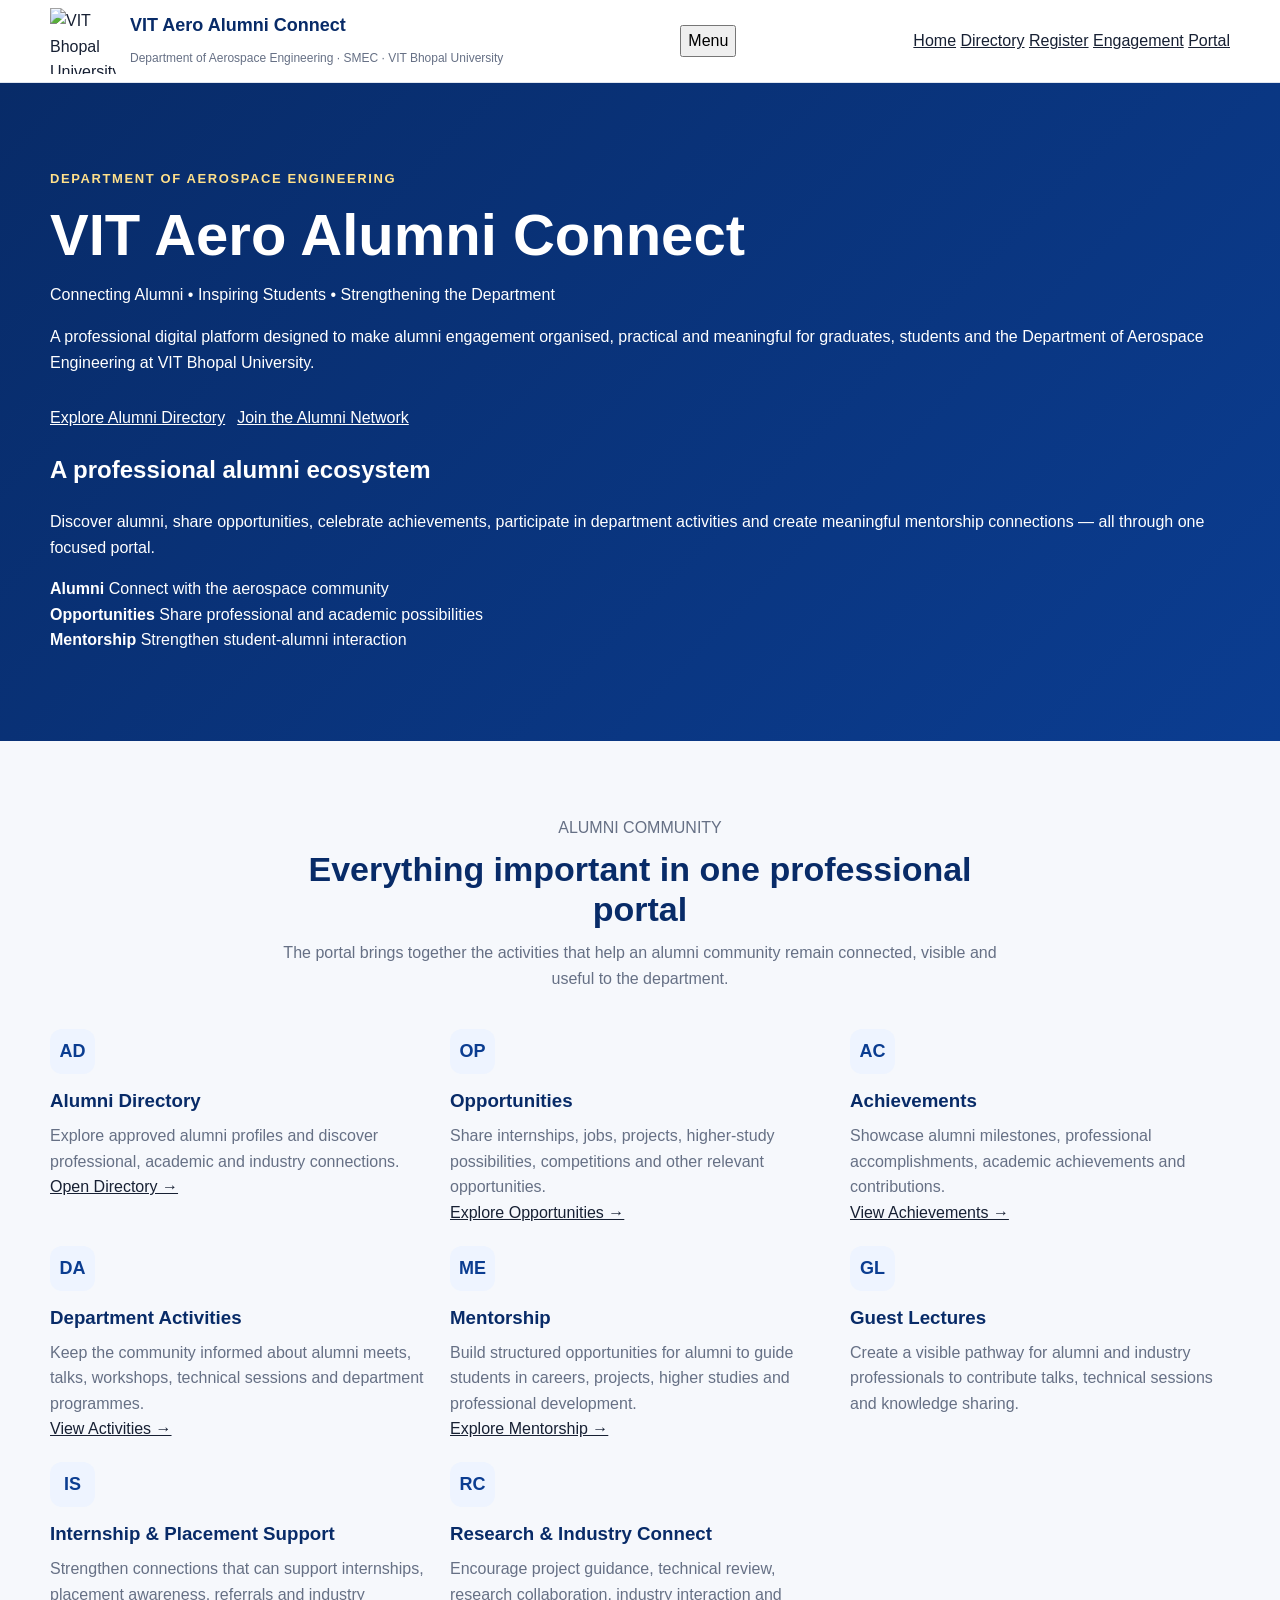
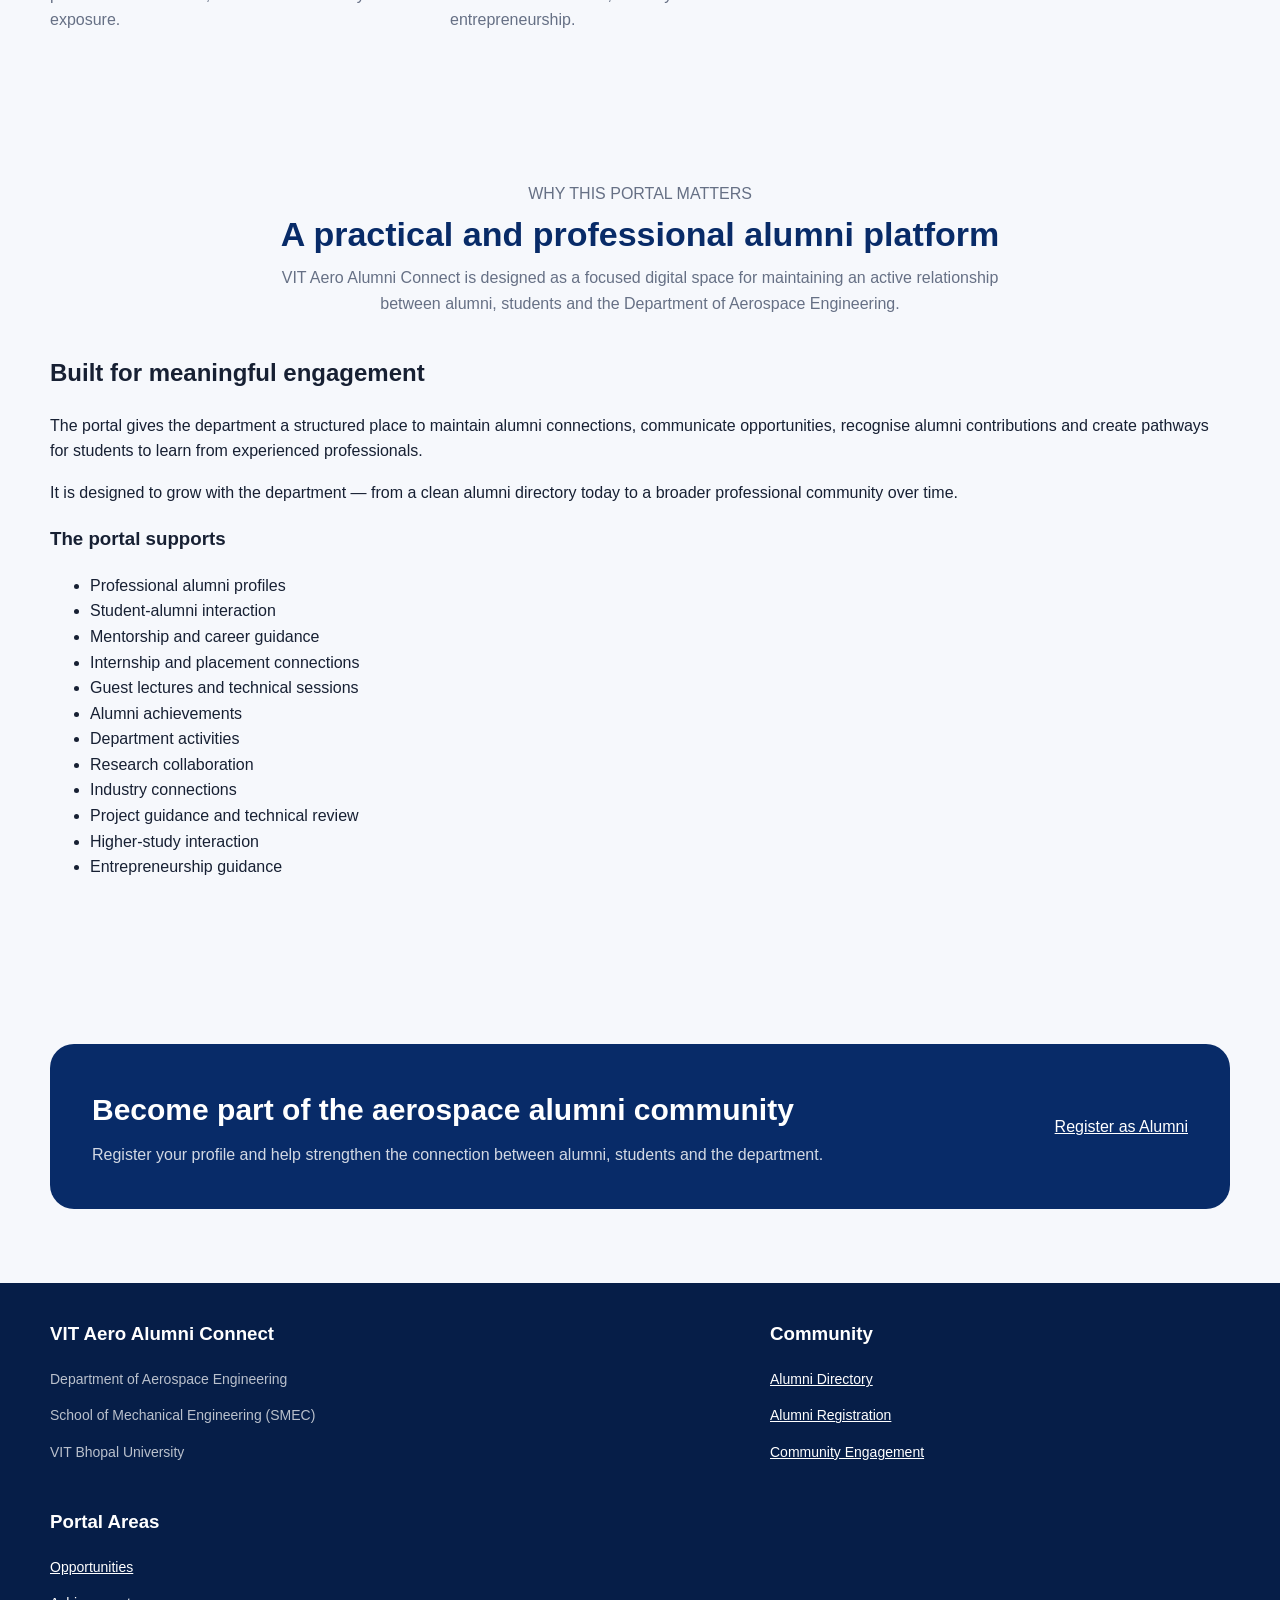
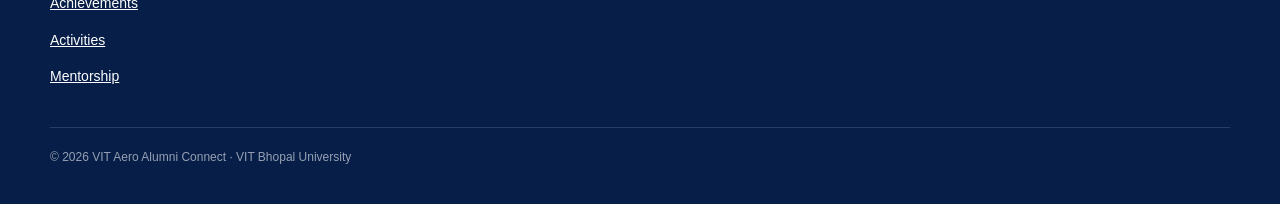
==== commit 19e8e389: "Update index.html" ====
--- a/index.html
+++ b/index.html
@@ -3,142 +3,287 @@
 <head>
   <meta charset="UTF-8">
   <meta name="viewport" content="width=device-width, initial-scale=1.0">
-  <meta name="description" content="Aero Alumni Connect - Department of Aerospace Engineering, VIT Bhopal University.">
-  <title>Aero Alumni Connect | VIT Bhopal University</title>
+  <meta name="description" content="VIT Aero Alumni Connect - Department of Aerospace Engineering, VIT Bhopal University">
+  <title>VIT Aero Alumni Connect</title>
   <link rel="stylesheet" href="style.css">
 </head>
+
 <body>
-  <div class="topbar"></div>
-  <header class="site-header">
-    <div class="container header-inner">
-      <a class="brand" href="index.html#home" aria-label="Aero Alumni Connect home">
-        <img class="brand-logo" src="https://vitbhopal.ac.in/wp-content/uploads/2020/01/logochhota.png" alt="VIT Bhopal University logo">
+<div class="topline"></div>
+
+<header class="site-header">
+  <div class="container header-inner">
+    <a class="brand" href="#home">
+      <img
+        class="brand-logo"
+        src="https://vitbhopal.ac.in/wp-content/uploads/2020/01/logochhota.png"
+        alt="VIT Bhopal University logo"
+      >
+      <div>
+        <h1 class="brand-title">VIT Aero Alumni Connect</h1>
+        <p class="brand-subtitle">Department of Aerospace Engineering · SMEC · VIT Bhopal University</p>
+      </div>
+    </a>
+
+    <button class="menu-toggle" type="button" data-menu-toggle aria-expanded="false" aria-label="Open navigation">
+      Menu
+    </button>
+
+    <nav class="main-nav" data-mobile-nav aria-label="Main navigation">
+      <a href="#home">Home</a>
+      <a data-directory-link href="#">Directory</a>
+      <a href="register.html">Register</a>
+      <a href="#engagement">Engagement</a>
+      <a href="#professional">Portal</a>
+    </nav>
+  </div>
+</header>
+
+<main id="home">
+
+  <section class="hero">
+    <div class="container hero-inner">
+      <div>
+        <p class="hero-kicker">DEPARTMENT OF AEROSPACE ENGINEERING</p>
+        <h1>VIT Aero Alumni Connect</h1>
+        <p class="hero-lead">
+          Connecting Alumni • Inspiring Students • Strengthening the Department
+        </p>
+        <p class="hero-lead">
+          A professional digital platform designed to make alumni engagement
+          organised, practical and meaningful for graduates, students and the
+          Department of Aerospace Engineering at VIT Bhopal University.
+        </p>
+
+        <div class="hero-actions">
+          <a class="button button-primary" data-directory-link href="#">Explore Alumni Directory</a>
+          <a class="button button-outline" href="register.html">Join the Alumni Network</a>
+        </div>
+      </div>
+
+      <aside class="hero-panel">
+        <h2>A professional alumni ecosystem</h2>
+        <p>
+          Discover alumni, share opportunities, celebrate achievements,
+          participate in department activities and create meaningful
+          mentorship connections — all through one focused portal.
+        </p>
+
+        <div class="stats">
+          <div class="stat">
+            <strong>Alumni</strong>
+            <span>Connect with the aerospace community</span>
+          </div>
+          <div class="stat">
+            <strong>Opportunities</strong>
+            <span>Share professional and academic possibilities</span>
+          </div>
+          <div class="stat">
+            <strong>Mentorship</strong>
+            <span>Strengthen student-alumni interaction</span>
+          </div>
+        </div>
+      </aside>
+    </div>
+  </section>
+
+  <section class="section" id="engagement">
+    <div class="container">
+      <div class="section-heading">
+        <p class="section-kicker">ALUMNI COMMUNITY</p>
+        <h2>Everything important in one professional portal</h2>
+        <p>
+          The portal brings together the activities that help an alumni
+          community remain connected, visible and useful to the department.
+        </p>
+      </div>
+
+      <div class="feature-grid">
+
+        <article class="feature-card">
+          <div class="feature-icon">AD</div>
+          <h3>Alumni Directory</h3>
+          <p>
+            Explore approved alumni profiles and discover professional,
+            academic and industry connections.
+          </p>
+          <a class="card-link" data-directory-link href="#">Open Directory →</a>
+        </article>
+
+        <article class="feature-card">
+          <div class="feature-icon">OP</div>
+          <h3>Opportunities</h3>
+          <p>
+            Share internships, jobs, projects, higher-study possibilities,
+            competitions and other relevant opportunities.
+          </p>
+          <a class="card-link"
+             href="https://script.google.com/macros/s/AKfycbznZGMhrKljT33DuwKFADn_caJxnQXC0DgMuGA9q63g-jn9gzm1AALZbN7fzaqUwgjyCA/exec?action=opportunitiesPage"
+             target="_blank">Explore Opportunities →</a>
+        </article>
+
+        <article class="feature-card">
+          <div class="feature-icon">AC</div>
+          <h3>Achievements</h3>
+          <p>
+            Showcase alumni milestones, professional accomplishments,
+            academic achievements and contributions.
+          </p>
+          <a class="card-link"
+             href="https://script.google.com/macros/s/AKfycbznZGMhrKljT33DuwKFADn_caJxnQXC0DgMuGA9q63g-jn9gzm1AALZbN7fzaqUwgjyCA/exec?action=achievementsPage"
+             target="_blank">View Achievements →</a>
+        </article>
+
+        <article class="feature-card">
+          <div class="feature-icon">DA</div>
+          <h3>Department Activities</h3>
+          <p>
+            Keep the community informed about alumni meets, talks, workshops,
+            technical sessions and department programmes.
+          </p>
+          <a class="card-link"
+             href="https://script.google.com/macros/s/AKfycbznZGMhrKljT33DuwKFADn_caJxnQXC0DgMuGA9q63g-jn9gzm1AALZbN7fzaqUwgjyCA/exec?action=activitiesPage"
+             target="_blank">View Activities →</a>
+        </article>
+
+        <article class="feature-card">
+          <div class="feature-icon">ME</div>
+          <h3>Mentorship</h3>
+          <p>
+            Build structured opportunities for alumni to guide students in
+            careers, projects, higher studies and professional development.
+          </p>
+          <a class="card-link"
+             href="https://script.google.com/macros/s/AKfycbznZGMhrKljT33DuwKFADn_caJxnQXC0DgMuGA9q63g-jn9gzm1AALZbN7fzaqUwgjyCA/exec?action=mentorshipPage"
+             target="_blank">Explore Mentorship →</a>
+        </article>
+
+        <article class="feature-card">
+          <div class="feature-icon">GL</div>
+          <h3>Guest Lectures</h3>
+          <p>
+            Create a visible pathway for alumni and industry professionals
+            to contribute talks, technical sessions and knowledge sharing.
+          </p>
+        </article>
+
+        <article class="feature-card">
+          <div class="feature-icon">IS</div>
+          <h3>Internship & Placement Support</h3>
+          <p>
+            Strengthen connections that can support internships, placement
+            awareness, referrals and industry exposure.
+          </p>
+        </article>
+
+        <article class="feature-card">
+          <div class="feature-icon">RC</div>
+          <h3>Research & Industry Connect</h3>
+          <p>
+            Encourage project guidance, technical review, research
+            collaboration, industry interaction and entrepreneurship.
+          </p>
+        </article>
+
+      </div>
+    </div>
+  </section>
+
+  <section class="section section-alt" id="professional">
+    <div class="container">
+      <div class="section-heading">
+        <p class="section-kicker">WHY THIS PORTAL MATTERS</p>
+        <h2>A practical and professional alumni platform</h2>
+        <p>
+          VIT Aero Alumni Connect is designed as a focused digital space for
+          maintaining an active relationship between alumni, students and the
+          Department of Aerospace Engineering.
+        </p>
+      </div>
+
+      <div class="professional">
+        <div class="professional-panel">
+          <h2>Built for meaningful engagement</h2>
+          <p>
+            The portal gives the department a structured place to maintain
+            alumni connections, communicate opportunities, recognise alumni
+            contributions and create pathways for students to learn from
+            experienced professionals.
+          </p>
+          <p style="margin-top:16px">
+            It is designed to grow with the department — from a clean alumni
+            directory today to a broader professional community over time.
+          </p>
+        </div>
+
+        <div class="professional-list">
+          <h3>The portal supports</h3>
+          <ul class="check-list">
+            <li>Professional alumni profiles</li>
+            <li>Student-alumni interaction</li>
+            <li>Mentorship and career guidance</li>
+            <li>Internship and placement connections</li>
+            <li>Guest lectures and technical sessions</li>
+            <li>Alumni achievements</li>
+            <li>Department activities</li>
+            <li>Research collaboration</li>
+            <li>Industry connections</li>
+            <li>Project guidance and technical review</li>
+            <li>Higher-study interaction</li>
+            <li>Entrepreneurship guidance</li>
+          </ul>
+        </div>
+      </div>
+    </div>
+  </section>
+
+  <section class="section">
+    <div class="container">
+      <div class="cta">
         <div>
-          <div class="brand-title">Aero Alumni Connect</div>
-          <div class="brand-subtitle">Department of Aerospace Engineering · SMEC · VIT Bhopal University</div>
-        </div>
-      </a>
-      <button id="mobileMenuButton" class="mobile-menu-button" type="button" aria-expanded="false" aria-controls="siteNav">Menu</button>
-      <nav id="siteNav" class="site-nav" aria-label="Main navigation">
-        <a href="index.html#home">Home</a>
-        <a href="index.html#about">About</a>
-        <a href="index.html#engagement">Engagement</a>
-        <a href="register.html">Register</a>
-        <a class="nav-primary" data-directory-link href="https://script.google.com/macros/s/AKFycbxgRk1wh2ei0i0evd2KYSXB1UGBFPkvZiqLSSxi5CYIaVo9pL-w_EIS0EB4q5KnVJRA/exec?action=directoryPage">Alumni Directory</a>
-      </nav>
-    </div>
-  </header>
-
-  <main>
-    <section id="home" class="hero">
-      <div class="container hero-grid">
-        <div>
-          <p class="hero-kicker">Aero Alumni Connect</p>
-          <h1>Connecting Alumni • Inspiring Students • Strengthening the Department</h1>
-          <p class="hero-tagline">A digital alumni network for the Department of Aerospace Engineering, School of Mechanical Engineering (SMEC), VIT Bhopal University.</p>
-          <div class="hero-actions">
-            <a class="btn btn-primary" href="register.html">Register as Alumni</a>
-            <a class="btn btn-outline" data-directory-link href="https://script.google.com/macros/s/AKFycbxgRk1wh2ei0i0evd2KYSXB1UGBFPkvZiqLSSxi5CYIaVo9pL-w_EIS0EB4q5KnVJRA/exec?action=directoryPage">Explore Alumni Directory</a>
-          </div>
-        </div>
-        <aside class="hero-card">
-          <h2>What the portal enables</h2>
-          <ul>
-            <li>Build a verified alumni community.</li>
-            <li>Support mentoring, projects and internships.</li>
-            <li>Connect students with industry and higher-study experience.</li>
-            <li>Highlight alumni achievements and department engagement.</li>
-          </ul>
-        </aside>
-      </div>
-    </section>
-
-    <section id="about" class="section section-white">
-      <div class="container">
-        <div class="section-heading">
-          <div class="eyebrow">About the portal</div>
-          <h2>A focused alumni network for Aerospace Engineering</h2>
-          <p>The portal provides a simple, low-cost foundation for maintaining alumni records while keeping private contact information out of the public directory.</p>
-        </div>
-        <div class="feature-grid">
-          <article class="card feature-card">
-            <div class="feature-icon">A</div>
-            <h3>Alumni Registration</h3>
-            <p>Alumni can submit their academic, professional and engagement information for departmental review.</p>
-          </article>
-          <article class="card feature-card">
-            <div class="feature-icon">D</div>
-            <h3>Public Directory</h3>
-            <p>Approved alumni who choose public visibility can be discovered by name, graduation year, organization, expertise and location.</p>
-          </article>
-          <article class="card feature-card">
-            <div class="feature-icon">C</div>
-            <h3>Department Connections</h3>
-            <p>The data structure supports mentoring, guest lectures, internships, placements, projects and industry collaboration.</p>
-          </article>
-        </div>
-      </div>
-    </section>
-
-    <section id="engagement" class="section">
-      <div class="container">
-        <div class="section-heading">
-          <div class="eyebrow">Alumni engagement</div>
-          <h2>Ways alumni can contribute</h2>
-          <p>Choose the areas where your experience can support current students and departmental activities.</p>
-        </div>
-        <div class="info-grid">
-          <article class="info-panel">
-            <h3>Academic &amp; Career Support</h3>
-            <ul>
-              <li>Mentoring and career guidance</li>
-              <li>Guest lectures and technical sessions</li>
-              <li>Internship and placement support</li>
-              <li>Project guidance and technical review</li>
-            </ul>
-          </article>
-          <article class="info-panel">
-            <h3>Industry &amp; Research Connections</h3>
-            <ul>
-              <li>Research collaboration</li>
-              <li>Industry connections and expert interaction</li>
-              <li>Higher-study guidance</li>
-              <li>Entrepreneurship and innovation guidance</li>
-            </ul>
-          </article>
-        </div>
-      </div>
-    </section>
-
-    <section class="section section-white">
-      <div class="container">
-        <div class="cta">
-          <div>
-            <h2>Be part of the Aerospace alumni network</h2>
-            <p>Register your details and help strengthen connections between alumni, students and the department.</p>
-          </div>
-          <a class="btn btn-primary" href="register.html">Register Now</a>
-        </div>
-      </div>
-    </section>
-  </main>
-
-  <footer class="site-footer">
-    <div class="container">
-      <div class="footer-grid">
-        <div>
-          <h3>Aero Alumni Connect</h3>
-          <p>Department of Aerospace Engineering<br>School of Mechanical Engineering (SMEC)<br>VIT Bhopal University</p>
-        </div>
-        <div>
-          <h3>Portal</h3>
-          <p><a href="register.html">Alumni Registration</a><br><a data-directory-link href="https://script.google.com/macros/s/AKFycbxgRk1wh2ei0i0evd2KYSXB1UGBFPkvZiqLSSxi5CYIaVo9pL-w_EIS0EB4q5KnVJRA/exec?action=directoryPage">Public Alumni Directory</a></p>
-        </div>
-      </div>
-      <div class="footer-bottom">© <span data-current-year>2026</span> Aero Alumni Connect · VIT Bhopal University</div>
-    </div>
-  </footer>
-
-  <script src="app.js"></script>
+          <h2>Become part of the aerospace alumni community</h2>
+          <p>
+            Register your profile and help strengthen the connection between
+            alumni, students and the department.
+          </p>
+        </div>
+        <a class="button button-primary" href="register.html">Register as Alumni</a>
+      </div>
+    </div>
+  </section>
+
+</main>
+
+<footer class="site-footer">
+  <div class="container footer-grid">
+    <div>
+      <h3>VIT Aero Alumni Connect</h3>
+      <p>Department of Aerospace Engineering</p>
+      <p>School of Mechanical Engineering (SMEC)</p>
+      <p>VIT Bhopal University</p>
+    </div>
+
+    <div>
+      <h3>Community</h3>
+      <p><a data-directory-link href="#">Alumni Directory</a></p>
+      <p><a href="register.html">Alumni Registration</a></p>
+      <p><a href="#engagement">Community Engagement</a></p>
+    </div>
+
+    <div>
+      <h3>Portal Areas</h3>
+      <p><a href="https://script.google.com/macros/s/AKfycbznZGMhrKljT33DuwKFADn_caJxnQXC0DgMuGA9q63g-jn9gzm1AALZbN7fzaqUwgjyCA/exec?action=opportunitiesPage" target="_blank">Opportunities</a></p>
+      <p><a href="https://script.google.com/macros/s/AKfycbznZGMhrKljT33DuwKFADn_caJxnQXC0DgMuGA9q63g-jn9gzm1AALZbN7fzaqUwgjyCA/exec?action=achievementsPage" target="_blank">Achievements</a></p>
+      <p><a href="https://script.google.com/macros/s/AKfycbznZGMhrKljT33DuwKFADn_caJxnQXC0DgMuGA9q63g-jn9gzm1AALZbN7fzaqUwgjyCA/exec?action=activitiesPage" target="_blank">Activities</a></p>
+      <p><a href="https://script.google.com/macros/s/AKfycbznZGMhrKljT33DuwKFADn_caJxnQXC0DgMuGA9q63g-jn9gzm1AALZbN7fzaqUwgjyCA/exec?action=mentorshipPage" target="_blank">Mentorship</a></p>
+    </div>
+  </div>
+
+  <div class="container footer-bottom">
+    © <span data-current-year></span> VIT Aero Alumni Connect · VIT Bhopal University
+  </div>
+</footer>
+
+<script src="app.js"></script>
 </body>
 </html>
--- a/style.css
+++ b/style.css
@@ -1,1661 +1,310 @@
-/* =====================================================
-   AERO ALUMNI CONNECT
-   VIT BHOPAL UNIVERSITY
-
-   Department of Aerospace Engineering
-   School of Mechanical Engineering (SMEC)
-
-   Main Stylesheet
-   ===================================================== */
-
-
-/* =====================================================
-   GLOBAL RESET
-   ===================================================== */
-
-* {
-
-    margin: 0;
-
-    padding: 0;
-
-    box-sizing: border-box;
-
-}
-
-
-html {
-
-    scroll-behavior: smooth;
-
-}
-
-
+/* =========================================================
+   AERO ALUMNI CONNECT - MAIN STYLESHEET
+   ========================================================= */
+
+:root {
+  --vit-blue: #0b3d91;
+  --vit-blue-dark: #082b68;
+  --vit-blue-deep: #061e48;
+  --vit-blue-soft: #eef4ff;
+  --gold: #f4b400;
+  --text: #172033;
+  --muted: #667085;
+  --border: #dfe5ef;
+  --white: #ffffff;
+  --page: #f6f8fc;
+  --success: #067647;
+  --success-bg: #ecfdf3;
+  --danger: #b42318;
+  --danger-bg: #fef3f2;
+  --shadow: 0 12px 35px rgba(16, 24, 40, 0.09);
+  --radius: 18px;
+  --max-width: 1180px;
+}
+
+* { box-sizing: border-box; }
+html { scroll-behavior: smooth; }
 body {
-
-    font-family:
-        Arial,
-        Helvetica,
-        sans-serif;
-
-    line-height: 1.6;
-
-    color: #172033;
-
-    background: #ffffff;
-
-}
-
-
-a {
-
-    text-decoration: none;
-
-    color: inherit;
-
-}
-
-
-button {
-
-    font-family: inherit;
-
-}
-
-
-/* =====================================================
-   HEADER
-   ===================================================== */
+  margin: 0;
+  font-family: Arial, Helvetica, sans-serif;
+  color: var(--text);
+  background: var(--page);
+  line-height: 1.6;
+}
+a { color: inherit; }
+img { max-width: 100%; }
+button, input, select, textarea { font: inherit; }
+button { cursor: pointer; }
+
+.container {
+  width: min(100% - 32px, var(--max-width));
+  margin: 0 auto;
+}
+
+.topbar { height: 5px; background: var(--gold); }
 
 .site-header {
-
-    position: sticky;
-
-    top: 0;
-
-    z-index: 1000;
-
-    background: rgba(255, 255, 255, 0.98);
-
-    border-bottom: 1px solid #e5e7eb;
-
-    box-shadow:
-        0 2px 12px rgba(15, 23, 42, 0.04);
-
-}
-
-
-.header-container {
-
-    max-width: 1250px;
-
-    margin: auto;
-
-    padding: 12px 24px;
-
-    display: flex;
-
-    align-items: center;
-
-    justify-content: space-between;
-
-    gap: 25px;
-
-}
-
-
-/* =====================================================
-   BRAND
-   ===================================================== */
+  position: sticky;
+  top: 0;
+  z-index: 50;
+  background: rgba(255,255,255,.97);
+  border-bottom: 1px solid var(--border);
+  backdrop-filter: blur(10px);
+}
+
+.header-inner {
+  min-height: 82px;
+  display: flex;
+  align-items: center;
+  justify-content: space-between;
+  gap: 24px;
+}
 
 .brand {
-
-    display: flex;
-
-    align-items: center;
-
-    gap: 16px;
-
-    min-width: 0;
-
-}
-
-
-/* =====================================================
-   VIT BHOPAL LOGO
-
-   The official logo is predominantly white.
-   Therefore a dark background is intentionally
-   provided for visibility.
-   ===================================================== */
-
-.logo-container {
-
-    width: 165px;
-
-    height: 72px;
-
-    display: flex;
-
-    align-items: center;
-
-    justify-content: center;
-
-    background: #111827;
-
-    border-radius: 8px;
-
-    padding: 8px 12px;
-
-    flex-shrink: 0;
-
-    overflow: hidden;
-
-}
-
-
-.university-logo {
-
-    width: 100%;
-
-    max-width: 145px;
-
-    max-height: 58px;
-
-    height: auto;
-
-    object-fit: contain;
-
-    display: block;
-
-}
-
-
-/* =====================================================
-   INSTITUTIONAL HIERARCHY
-   ===================================================== */
-
-.brand-text {
-
-    border-left: 1px solid #d8dce3;
-
-    padding-left: 16px;
-
-    min-width: 0;
-
-}
-
-
-.department-name {
-
-    font-size: 15px;
-
-    font-weight: 700;
-
-    color: #172033;
-
-    line-height: 1.3;
-
-}
-
-
-.school-name {
-
-    font-size: 12px;
-
-    font-weight: 500;
-
-    color: #667085;
-
-    margin-top: 3px;
-
-    line-height: 1.3;
-
-}
-
-
-.university-name {
-
-    font-size: 13px;
-
-    font-weight: 600;
-
-    color: #344054;
-
-    margin-top: 3px;
-
-    line-height: 1.3;
-
-}
-
-
-/* =====================================================
-   MAIN NAVIGATION
-   ===================================================== */
-
-.main-navigation {
-
-    display: flex;
-
-    align-items: center;
-
-    gap: 26px;
-
-}
-
-
-.main-navigation a {
-
-    position: relative;
-
-    font-size: 14px;
-
-    font-weight: 600;
-
-    color: #344054;
-
-    padding: 8px 0;
-
-    transition:
-        color 0.2s ease;
-
-}
-
-
-.main-navigation a::after {
-
-    content: "";
-
-    position: absolute;
-
-    left: 0;
-
-    bottom: 0;
-
-    width: 0;
-
-    height: 2px;
-
-    background: #164e8a;
-
-    transition:
-        width 0.2s ease;
-
-}
-
-
-.main-navigation a:hover {
-
-    color: #164e8a;
-
-}
-
-
-.main-navigation a:hover::after {
-
-    width: 100%;
-
-}
-
-
-/* =====================================================
-   MOBILE MENU BUTTON
-   ===================================================== */
-
-.menu-button {
-
-    display: none;
-
-    border: none;
-
-    background: transparent;
-
-    color: #172033;
-
-    font-size: 28px;
-
-    line-height: 1;
-
-    cursor: pointer;
-
-    padding: 5px;
-
-}
-
-
-/* =====================================================
-   HERO SECTION
-   ===================================================== */
-
-.hero-section {
-
-    background:
-        linear-gradient(
-            135deg,
-            #f4f8fc 0%,
-            #ffffff 55%,
-            #eef4fa 100%
-        );
-
-    padding: 95px 24px;
-
-}
-
-
-.hero-container {
-
-    max-width: 1200px;
-
-    margin: auto;
-
-    display: grid;
-
-    grid-template-columns:
-        1.6fr
-        0.9fr;
-
-    gap: 65px;
-
-    align-items: center;
-
-}
-
-
-.hero-content {
-
-    min-width: 0;
-
-}
-
-
-.hero-label,
-.section-label {
-
-    display: inline-block;
-
-    font-size: 12px;
-
-    font-weight: 800;
-
-    letter-spacing: 1.5px;
-
-    color: #164e8a;
-
-    margin-bottom: 13px;
-
-}
-
-
-.hero-content h1 {
-
-    font-size:
-        clamp(42px, 6vw, 72px);
-
-    line-height: 1.05;
-
-    letter-spacing: -1.5px;
-
-    margin-bottom: 22px;
-
-    color: #111827;
-
-}
-
-
+  display: flex;
+  align-items: center;
+  gap: 14px;
+  text-decoration: none;
+}
+.brand-logo {
+  width: 66px;
+  height: 66px;
+  object-fit: contain;
+  flex: 0 0 auto;
+}
+.brand-title {
+  color: var(--vit-blue-dark);
+  font-size: 18px;
+  font-weight: 800;
+  line-height: 1.25;
+}
+.brand-subtitle {
+  color: var(--muted);
+  font-size: 12px;
+  margin-top: 3px;
+}
+
+.site-nav {
+  display: flex;
+  align-items: center;
+  gap: 6px;
+}
+.site-nav a {
+  text-decoration: none;
+  padding: 10px 13px;
+  border-radius: 10px;
+  font-size: 14px;
+  font-weight: 700;
+  color: #344054;
+}
+.site-nav a:hover { background: var(--vit-blue-soft); color: var(--vit-blue); }
+.site-nav .nav-primary {
+  background: var(--vit-blue);
+  color: #fff;
+}
+.site-nav .nav-primary:hover { background: var(--vit-blue-dark); color: #fff; }
+.mobile-menu-button {
+  display: none;
+  border: 1px solid var(--border);
+  background: #fff;
+  border-radius: 10px;
+  padding: 9px 12px;
+  font-weight: 700;
+}
+
+.hero {
+  background: linear-gradient(135deg, var(--vit-blue-dark), var(--vit-blue));
+  color: #fff;
+  padding: 82px 0 88px;
+}
+.hero-grid {
+  display: grid;
+  grid-template-columns: 1.35fr .65fr;
+  gap: 55px;
+  align-items: center;
+}
+.hero-kicker {
+  display: inline-block;
+  margin: 0 0 14px;
+  color: #ffe08a;
+  font-size: 13px;
+  font-weight: 800;
+  letter-spacing: 1.6px;
+  text-transform: uppercase;
+}
+.hero h1 {
+  margin: 0;
+  max-width: 780px;
+  font-size: clamp(34px, 5vw, 58px);
+  line-height: 1.08;
+}
 .hero-tagline {
-
-    font-size: 21px;
-
-    font-weight: 600;
-
-    line-height: 1.45;
-
-    color: #344054;
-
-    margin-bottom: 20px;
-
-    max-width: 750px;
-
-}
-
-
-.hero-description {
-
-    max-width: 690px;
-
-    font-size: 17px;
-
-    line-height: 1.75;
-
-    color: #667085;
-
-    margin-bottom: 32px;
-
-}
-
-
-/* =====================================================
-   BUTTONS
-   ===================================================== */
-
-.hero-buttons {
-
-    display: flex;
-
-    flex-wrap: wrap;
-
-    gap: 14px;
-
-}
-
-
-.button {
-
-    display: inline-flex;
-
-    align-items: center;
-
-    justify-content: center;
-
-    min-height: 48px;
-
-    padding: 13px 22px;
-
-    border-radius: 7px;
-
-    font-weight: 700;
-
-    font-size: 14px;
-
-    transition:
-        background 0.2s ease,
-        color 0.2s ease,
-        border-color 0.2s ease,
-        transform 0.2s ease;
-
-}
-
-
-.button:hover {
-
-    transform: translateY(-1px);
-
-}
-
-
-.button-primary {
-
-    background: #164e8a;
-
-    color: #ffffff;
-
-}
-
-
-.button-primary:hover {
-
-    background: #0f3c6b;
-
-}
-
-
-.button-secondary {
-
-    border: 1px solid #cbd5e1;
-
-    background: #ffffff;
-
-    color: #172033;
-
-}
-
-
-.button-secondary:hover {
-
-    background: #f8fafc;
-
-    border-color: #94a3b8;
-
-}
-
-
-.button-light {
-
-    background: #ffffff;
-
-    color: #164e8a;
-
-}
-
-
-.button-light:hover {
-
-    background: #f1f5f9;
-
-}
-
-
-/* =====================================================
-   HERO CARD
-   ===================================================== */
+  margin: 22px 0 0;
+  max-width: 720px;
+  color: rgba(255,255,255,.9);
+  font-size: 18px;
+}
+.hero-actions {
+  display: flex;
+  flex-wrap: wrap;
+  gap: 12px;
+  margin-top: 30px;
+}
+.btn {
+  display: inline-flex;
+  align-items: center;
+  justify-content: center;
+  min-height: 46px;
+  padding: 11px 18px;
+  border-radius: 11px;
+  border: 1px solid transparent;
+  text-decoration: none;
+  font-weight: 800;
+  transition: .2s ease;
+}
+.btn-primary { background: #fff; color: var(--vit-blue-dark); }
+.btn-primary:hover { transform: translateY(-1px); box-shadow: 0 8px 18px rgba(0,0,0,.15); }
+.btn-outline { border-color: rgba(255,255,255,.55); color: #fff; background: transparent; }
+.btn-outline:hover { background: rgba(255,255,255,.1); }
+.btn-blue { background: var(--vit-blue); color: #fff; }
+.btn-blue:hover { background: var(--vit-blue-dark); }
 
 .hero-card {
-
-    padding: 42px;
-
-    background: #ffffff;
-
-    border: 1px solid #e3e8ef;
-
-    border-radius: 16px;
-
-    box-shadow:
-        0 20px 45px rgba(15, 23, 42, 0.08);
-
-}
-
-
-.aircraft-symbol {
-
-    font-size: 55px;
-
-    line-height: 1;
-
-    margin-bottom: 22px;
-
-}
-
-
-.hero-card h2 {
-
-    font-size: 29px;
-
-    line-height: 1.25;
-
-    color: #111827;
-
-    margin-bottom: 16px;
-
-}
-
-
-.hero-card p {
-
-    color: #667085;
-
-    font-size: 15px;
-
-    line-height: 1.7;
-
-}
-
-
-/* =====================================================
-   GENERAL SECTIONS
-   ===================================================== */
-
-.section {
-
-    padding: 90px 24px;
-
-}
-
-
-.section-light {
-
-    background: #f7f9fc;
-
-}
-
-
-.section-container {
-
-    max-width: 1200px;
-
-    margin: auto;
-
-}
-
-
-.section-heading {
-
-    max-width: 780px;
-
-    margin-bottom: 45px;
-
-}
-
-
-.section-heading h2 {
-
-    font-size:
-        clamp(30px, 4vw, 44px);
-
-    line-height: 1.15;
-
-    letter-spacing: -0.5px;
-
-    margin-bottom: 16px;
-
-    color: #111827;
-
-}
-
-
-.section-heading p {
-
-    color: #667085;
-
-    font-size: 16px;
-
-    line-height: 1.75;
-
-}
-
-
-/* =====================================================
-   FEATURE GRID
-   ===================================================== */
+  background: rgba(255,255,255,.1);
+  border: 1px solid rgba(255,255,255,.2);
+  border-radius: 22px;
+  padding: 25px;
+}
+.hero-card h2 { margin: 0 0 16px; font-size: 20px; }
+.hero-card ul { margin: 0; padding-left: 20px; color: rgba(255,255,255,.9); }
+.hero-card li + li { margin-top: 9px; }
+
+.section { padding: 74px 0; }
+.section-white { background: #fff; }
+.section-heading { text-align: center; max-width: 760px; margin: 0 auto 38px; }
+.section-heading .eyebrow {
+  color: var(--vit-blue);
+  font-size: 12px;
+  font-weight: 800;
+  letter-spacing: 1.5px;
+  text-transform: uppercase;
+}
+.section-heading h2 { margin: 8px 0 10px; font-size: 34px; line-height: 1.2; color: var(--vit-blue-dark); }
+.section-heading p { margin: 0; color: var(--muted); }
 
 .feature-grid {
-
-    display: grid;
-
-    grid-template-columns:
-        repeat(4, 1fr);
-
-    gap: 20px;
-
-}
-
-
-.feature-card {
-
-    padding: 30px;
-
-    border: 1px solid #e5e7eb;
-
-    border-radius: 12px;
-
-    background: #ffffff;
-
-    transition:
-        transform 0.2s ease,
-        box-shadow 0.2s ease,
-        border-color 0.2s ease;
-
-}
-
-
-.feature-card:hover {
-
-    transform: translateY(-4px);
-
-    border-color: #d0d7e2;
-
-    box-shadow:
-        0 12px 30px
-        rgba(15, 23, 42, 0.08);
-
-}
-
-
+  display: grid;
+  grid-template-columns: repeat(3, 1fr);
+  gap: 20px;
+}
+.card {
+  background: #fff;
+  border: 1px solid var(--border);
+  border-radius: var(--radius);
+  padding: 26px;
+  box-shadow: var(--shadow);
+}
+.feature-card h3 { margin: 12px 0 7px; color: var(--vit-blue-dark); }
+.feature-card p { margin: 0; color: var(--muted); }
 .feature-icon {
-
-    font-size: 30px;
-
-    line-height: 1;
-
-    margin-bottom: 20px;
-
-}
-
-
-.feature-card h3 {
-
-    font-size: 18px;
-
-    margin-bottom: 10px;
-
-    color: #172033;
-
-}
-
-
-.feature-card p {
-
-    color: #667085;
-
-    font-size: 14px;
-
-    line-height: 1.7;
-
-}
-
-
-/* =====================================================
-   CONNECT GRID
-   ===================================================== */
-
-.connect-grid {
-
-    display: grid;
-
-    grid-template-columns:
-        repeat(3, 1fr);
-
-    gap: 20px;
-
-}
-
-
-.connect-item {
-
-    background: #ffffff;
-
-    padding: 30px;
-
-    border-radius: 12px;
-
-    border: 1px solid #e5e7eb;
-
-    transition:
-        transform 0.2s ease,
-        box-shadow 0.2s ease;
-
-}
-
-
-.connect-item:hover {
-
-    transform: translateY(-3px);
-
-    box-shadow:
-        0 10px 25px
-        rgba(15, 23, 42, 0.07);
-
-}
-
-
-.connect-item span {
-
-    display: block;
-
-    font-size: 30px;
-
-    line-height: 1;
-
-    margin-bottom: 15px;
-
-}
-
-
-.connect-item h3 {
-
-    font-size: 18px;
-
-    margin-bottom: 9px;
-
-    color: #172033;
-
-}
-
-
-.connect-item p {
-
-    color: #667085;
-
-    font-size: 14px;
-
-    line-height: 1.7;
-
-}
-
-
-/* =====================================================
-   ACTIVITIES
-   ===================================================== */
-
-.activity-placeholder {
-
-    border: 1px dashed #b8c3d1;
-
-    border-radius: 14px;
-
-    padding: 65px 30px;
-
-    text-align: center;
-
-    background: #fafbfc;
-
-}
-
-
-.activity-icon {
-
-    font-size: 42px;
-
-    line-height: 1;
-
-    margin-bottom: 18px;
-
-}
-
-
-.activity-placeholder h3 {
-
-    font-size: 21px;
-
-    margin-bottom: 10px;
-
-    color: #172033;
-
-}
-
-
-.activity-placeholder p {
-
-    max-width: 700px;
-
-    margin: auto;
-
-    color: #667085;
-
-    font-size: 15px;
-
-    line-height: 1.7;
-
-}
-
-
-/* =====================================================
-   CONTACT INFORMATION
-   ===================================================== */
-
-.contact-information {
-
-    display: grid;
-
-    grid-template-columns:
-        repeat(3, 1fr);
-
-    gap: 20px;
-
-}
-
-
-.contact-card {
-
-    display: flex;
-
-    align-items: flex-start;
-
-    gap: 16px;
-
-    background: #ffffff;
-
-    border: 1px solid #e5e7eb;
-
-    border-radius: 12px;
-
-    padding: 25px;
-
-}
-
-
-.contact-card-icon {
-
-    font-size: 28px;
-
-    line-height: 1;
-
-    flex-shrink: 0;
-
-}
-
-
-.contact-card h3 {
-
-    font-size: 16px;
-
-    margin-bottom: 5px;
-
-    color: #172033;
-
-}
-
-
-.contact-card p {
-
-    color: #667085;
-
-    font-size: 14px;
-
-    line-height: 1.6;
-
-}
-
-
-/* =====================================================
-   CALL TO ACTION
-   ===================================================== */
-
-.cta-section {
-
-    padding: 85px 24px;
-
-    background: #164e8a;
-
-    color: #ffffff;
-
-    text-align: center;
-
-}
-
-
-.cta-container {
-
-    max-width: 800px;
-
-    margin: auto;
-
-}
-
-
-.cta-container h2 {
-
-    font-size:
-        clamp(30px, 4vw, 42px);
-
-    line-height: 1.2;
-
-    margin-bottom: 16px;
-
-}
-
-
-.cta-container p {
-
-    font-size: 17px;
-
-    line-height: 1.7;
-
-    opacity: 0.92;
-
-    margin-bottom: 28px;
-
-}
-
-
-/* =====================================================
-   FOOTER
-   ===================================================== */
+  width: 45px;
+  height: 45px;
+  display: grid;
+  place-items: center;
+  border-radius: 12px;
+  background: var(--vit-blue-soft);
+  color: var(--vit-blue);
+  font-weight: 900;
+  font-size: 18px;
+}
+
+.info-grid {
+  display: grid;
+  grid-template-columns: 1fr 1fr;
+  gap: 22px;
+}
+.info-panel { background: #fff; border: 1px solid var(--border); border-radius: var(--radius); padding: 28px; }
+.info-panel h3 { margin-top: 0; color: var(--vit-blue-dark); }
+.info-panel p { color: var(--muted); }
+.info-panel ul { color: #475467; padding-left: 20px; }
+
+.cta {
+  background: var(--vit-blue-dark);
+  color: #fff;
+  border-radius: 24px;
+  padding: 42px;
+  display: flex;
+  justify-content: space-between;
+  gap: 25px;
+  align-items: center;
+}
+.cta h2 { margin: 0 0 8px; font-size: 30px; }
+.cta p { margin: 0; color: rgba(255,255,255,.82); }
 
 .site-footer {
-
-    background: #101828;
-
-    color: #ffffff;
-
-    padding: 38px 24px;
-
-}
-
-
-.footer-container {
-
-    max-width: 1200px;
-
-    margin: auto;
-
-    display: flex;
-
-    align-items: flex-start;
-
-    justify-content: space-between;
-
-    gap: 40px;
-
-}
-
-
-.footer-left strong,
-.footer-right strong {
-
-    font-size: 14px;
-
-}
-
-
-.site-footer p {
-
-    color: #b8c2d1;
-
-    font-size: 13px;
-
-    line-height: 1.6;
-
-    margin-top: 5px;
-
-}
-
-
-.footer-right {
-
-    text-align: right;
-
-}
-
-
-/* =====================================================
-   RESPONSIVE DESIGN
-   TABLET
-   ===================================================== */
-
-@media (max-width: 1050px) {
-
-
-    .header-container {
-
-        padding-left: 20px;
-
-        padding-right: 20px;
-
-    }
-
-
-    .main-navigation {
-
-        gap: 18px;
-
-    }
-
-
-    .main-navigation a {
-
-        font-size: 13px;
-
-    }
-
-
-    .hero-container {
-
-        gap: 40px;
-
-    }
-
-
-    .feature-grid {
-
-        grid-template-columns:
-            repeat(2, 1fr);
-
-    }
-
-
-    .connect-grid {
-
-        grid-template-columns:
-            repeat(2, 1fr);
-
-    }
-
-
-    .contact-information {
-
-        grid-template-columns:
-            repeat(2, 1fr);
-
-    }
-
-}
-
-
-/* =====================================================
-   MOBILE NAVIGATION
-   ===================================================== */
+  background: var(--vit-blue-deep);
+  color: #fff;
+  padding: 36px 0;
+}
+.footer-grid { display: grid; grid-template-columns: 1.2fr .8fr; gap: 30px; }
+.site-footer h3 { margin-top: 0; }
+.site-footer p, .site-footer li { color: rgba(255,255,255,.72); font-size: 14px; }
+.site-footer a { color: #fff; }
+.footer-bottom { border-top: 1px solid rgba(255,255,255,.14); margin-top: 26px; padding-top: 20px; font-size: 12px; color: rgba(255,255,255,.58); }
+
+/* Registration */
+.page-hero { background: linear-gradient(135deg, var(--vit-blue-dark), var(--vit-blue)); color: #fff; padding: 55px 0; }
+.page-hero h1 { margin: 0 0 8px; font-size: 38px; }
+.page-hero p { margin: 0; color: rgba(255,255,255,.85); max-width: 760px; }
+.form-layout { max-width: 980px; margin: 42px auto 70px; }
+.form-card { background: #fff; border: 1px solid var(--border); border-radius: 20px; padding: 30px; box-shadow: var(--shadow); }
+.form-section + .form-section { margin-top: 30px; padding-top: 30px; border-top: 1px solid var(--border); }
+.form-section h2 { margin: 0 0 18px; color: var(--vit-blue-dark); font-size: 21px; }
+.form-grid { display: grid; grid-template-columns: repeat(2, minmax(0,1fr)); gap: 18px; }
+.form-group { display: flex; flex-direction: column; gap: 7px; }
+.form-group.full { grid-column: 1 / -1; }
+.form-group label { font-size: 13px; font-weight: 800; color: #344054; }
+.required { color: #b42318; }
+.form-control {
+  width: 100%;
+  border: 1px solid #cfd7e3;
+  border-radius: 10px;
+  padding: 11px 12px;
+  background: #fff;
+  color: var(--text);
+  outline: none;
+}
+.form-control:focus { border-color: var(--vit-blue); box-shadow: 0 0 0 3px rgba(11,61,145,.12); }
+textarea.form-control { min-height: 90px; resize: vertical; }
+.form-help { font-size: 12px; color: var(--muted); }
+.checkbox-grid { display: grid; grid-template-columns: repeat(2, 1fr); gap: 10px; }
+.check-item { display: flex; gap: 9px; align-items: flex-start; padding: 11px; background: #f8fafc; border: 1px solid var(--border); border-radius: 10px; }
+.check-item label { font-weight: 600; font-size: 13px; color: #475467; }
+.honeypot { position: absolute; left: -10000px; width: 1px; height: 1px; overflow: hidden; }
+.form-actions { display: flex; justify-content: flex-end; gap: 12px; margin-top: 28px; }
+.form-status { margin-bottom: 22px; padding: 14px 16px; border-radius: 10px; font-size: 14px; }
+.form-status.success { background: var(--success-bg); color: var(--success); border: 1px solid #abefc6; }
+.form-status.error { background: var(--danger-bg); color: var(--danger); border: 1px solid #fecdca; }
+.form-status.loading { background: var(--vit-blue-soft); color: var(--vit-blue-dark); border: 1px solid #c7d7f7; }
 
 @media (max-width: 900px) {
-
-
-    .main-navigation {
-
-        display: none;
-
-        position: absolute;
-
-        top: 100%;
-
-        left: 0;
-
-        right: 0;
-
-        background: #ffffff;
-
-        padding: 20px 24px;
-
-        flex-direction: column;
-
-        align-items: flex-start;
-
-        gap: 5px;
-
-        border-bottom: 1px solid #e5e7eb;
-
-        box-shadow:
-            0 8px 20px
-            rgba(15, 23, 42, 0.08);
-
-    }
-
-
-    .main-navigation.active {
-
-        display: flex;
-
-    }
-
-
-    .main-navigation a {
-
-        width: 100%;
-
-        padding: 11px 0;
-
-    }
-
-
-    .main-navigation a::after {
-
-        display: none;
-
-    }
-
-
-    .menu-button {
-
-        display: block;
-
-    }
-
-
-    .hero-container {
-
-        grid-template-columns: 1fr;
-
-    }
-
-
-    .hero-card {
-
-        max-width: 650px;
-
-    }
-
-}
-
-
-/* =====================================================
-   SMALL MOBILE
-   ===================================================== */
-
-@media (max-width: 600px) {
-
-
-    .header-container {
-
-        padding: 10px 16px;
-
-        gap: 12px;
-
-    }
-
-
-    .logo-container {
-
-        width: 125px;
-
-        height: 58px;
-
-        padding: 6px 9px;
-
-        border-radius: 7px;
-
-    }
-
-
-    .university-logo {
-
-        max-width: 110px;
-
-        max-height: 46px;
-
-    }
-
-
-    .brand-text {
-
-        display: none;
-
-    }
-
-
-    .menu-button {
-
-        font-size: 27px;
-
-    }
-
-
-    .hero-section {
-
-        padding: 65px 18px;
-
-    }
-
-
-    .hero-content h1 {
-
-        font-size: 44px;
-
-        letter-spacing: -1px;
-
-    }
-
-
-    .hero-tagline {
-
-        font-size: 18px;
-
-    }
-
-
-    .hero-description {
-
-        font-size: 15px;
-
-    }
-
-
-    .hero-buttons {
-
-        flex-direction: column;
-
-        align-items: stretch;
-
-    }
-
-
-    .button {
-
-        width: 100%;
-
-    }
-
-
-    .hero-card {
-
-        padding: 30px;
-
-    }
-
-
-    .section {
-
-        padding: 65px 18px;
-
-    }
-
-
-    .section-heading {
-
-        margin-bottom: 35px;
-
-    }
-
-
-    .section-heading h2 {
-
-        font-size: 32px;
-
-    }
-
-
-    .feature-grid,
-    .connect-grid,
-    .contact-information {
-
-        grid-template-columns: 1fr;
-
-    }
-
-
-    .feature-card,
-    .connect-item {
-
-        padding: 25px;
-
-    }
-
-
-    .activity-placeholder {
-
-        padding: 50px 22px;
-
-    }
-
-
-    .cta-section {
-
-        padding: 65px 18px;
-
-    }
-
-
-    .cta-container h2 {
-
-        font-size: 31px;
-
-    }
-
-
-    .cta-container p {
-
-        font-size: 15px;
-
-    }
-
-
-    .footer-container {
-
-        flex-direction: column;
-
-        gap: 25px;
-
-    }
-
-
-    .footer-right {
-
-        text-align: left;
-
-    }
-
-}
-
-
-/* =====================================================
-   VERY SMALL DEVICES
-   ===================================================== */
-
-@media (max-width: 380px) {
-
-
-    .logo-container {
-
-        width: 112px;
-
-        height: 54px;
-
-    }
-
-
-    .university-logo {
-
-        max-width: 98px;
-
-        max-height: 42px;
-
-    }
-
-
-    .hero-content h1 {
-
-        font-size: 39px;
-
-    }
-
-
-    .section-heading h2 {
-
-        font-size: 29px;
-
-    }
-
-}
-
-/* =====================================================
-   ALUMNI REGISTRATION PAGE
-   ===================================================== */
-
-.registration-section {
-    padding: 70px 20px;
-    background: #f6f8fb;
-    min-height: 70vh;
-}
-
-.registration-container {
-    width: min(100%, 1050px);
-    margin: 0 auto;
-}
-
-.registration-container .section-heading {
-    text-align: center;
-    margin-bottom: 35px;
-}
-
-.registration-container .section-heading h1 {
-    margin-bottom: 15px;
-}
-
-.registration-notice {
-    background: #eef6ff;
-    border-left: 5px solid #1f5f9c;
-    padding: 20px 24px;
-    margin-bottom: 30px;
-    border-radius: 8px;
-}
-
-.registration-notice strong {
-    display: block;
-    margin-bottom: 8px;
-    font-size: 1.05rem;
-}
-
-.registration-notice p {
-    margin: 7px 0;
-    line-height: 1.6;
-}
-
-.registration-form {
-    background: #ffffff;
-    border-radius: 12px;
-    padding: 35px;
-    box-shadow: 0 8px 30px rgba(0, 0, 0, 0.07);
-}
-
-.registration-form fieldset {
-    border: 1px solid #dce3eb;
-    border-radius: 10px;
-    padding: 25px;
-    margin: 0 0 28px 0;
-}
-
-.registration-form legend {
-    padding: 0 10px;
-    font-weight: 700;
-    font-size: 1.15rem;
-}
-
-.fieldset-description {
-    color: #5f6b76;
-    margin-top: 0;
-    line-height: 1.6;
-}
-
-.form-grid {
-    display: grid;
-    grid-template-columns: repeat(2, minmax(0, 1fr));
-    gap: 20px;
-}
-
-.form-group {
-    display: flex;
-    flex-direction: column;
-}
-
-.form-group-full {
-    grid-column: 1 / -1;
-}
-
-.form-group label {
-    font-weight: 600;
-    margin-bottom: 8px;
-}
-
-.form-group label span,
-.consent-item strong {
-    color: #c62828;
-}
-
-.form-group input,
-.form-group select,
-.form-group textarea {
-    width: 100%;
-    box-sizing: border-box;
-    border: 1px solid #cfd7df;
-    border-radius: 7px;
-    padding: 12px 13px;
-    font: inherit;
-    background: #ffffff;
-    color: #222222;
-}
-
-.form-group input:focus,
-.form-group select:focus,
-.form-group textarea:focus {
-    outline: none;
-    border-color: #1f5f9c;
-    box-shadow: 0 0 0 3px rgba(31, 95, 156, 0.12);
-}
-
-.form-group textarea {
-    resize: vertical;
-}
-
-.checkbox-grid {
-    display: grid;
-    grid-template-columns: repeat(2, minmax(0, 1fr));
-    gap: 12px;
-}
-
-.checkbox-item,
-.consent-item {
-    display: flex;
-    align-items: flex-start;
-    gap: 10px;
-    line-height: 1.5;
-    cursor: pointer;
-}
-
-.checkbox-item input,
-.consent-item input {
-    margin-top: 4px;
-    flex-shrink: 0;
-}
-
-.consent-item {
-    background: #f8fafc;
-    border-radius: 8px;
-    padding: 16px;
-}
-
-.form-actions {
-    display: flex;
-    gap: 15px;
-    align-items: center;
-    flex-wrap: wrap;
-}
-
-.form-message {
-    display: none;
-    padding: 15px 18px;
-    margin-bottom: 20px;
-    border-radius: 8px;
-    line-height: 1.5;
-}
-
-.form-message.success {
-    display: block;
-    background: #eaf7ee;
-    border: 1px solid #a8d5b5;
-}
-
-.form-message.error {
-    display: block;
-    background: #fff0f0;
-    border: 1px solid #e2aaaa;
-}
-
-.form-honeypot {
-    position: absolute;
-    left: -10000px;
-    width: 1px;
-    height: 1px;
-    overflow: hidden;
-}
-
-.registration-form button:disabled {
-    opacity: 0.65;
-    cursor: not-allowed;
-}
-
-
-/* =====================================================
-   REGISTRATION PAGE HEADER
-   ===================================================== */
-
-.site-header .header-container {
-    display: flex;
-    align-items: center;
-    justify-content: space-between;
-    gap: 20px;
-}
-
-
-/* =====================================================
-   MOBILE REGISTRATION FORM
-   ===================================================== */
-
-@media (max-width: 768px) {
-
-    .registration-section {
-        padding: 45px 15px;
-    }
-
-    .registration-form {
-        padding: 22px;
-    }
-
-    .registration-form fieldset {
-        padding: 18px;
-    }
-
-    .form-grid {
-        grid-template-columns: 1fr;
-    }
-
-    .form-group-full {
-        grid-column: auto;
-    }
-
-    .checkbox-grid {
-        grid-template-columns: 1fr;
-    }
-
-    .site-header .header-container {
-        flex-direction: column;
-        align-items: flex-start;
-    }
-
-}
+  .hero-grid, .info-grid, .footer-grid { grid-template-columns: 1fr; }
+  .feature-grid { grid-template-columns: 1fr 1fr; }
+  .cta { flex-direction: column; align-items: flex-start; }
+}
+@media (max-width: 700px) {
+  .container { width: min(100% - 22px, var(--max-width)); }
+  .header-inner { min-height: 74px; }
+  .brand-logo { width: 56px; height: 56px; }
+  .brand-subtitle { display: none; }
+  .mobile-menu-button { display: block; }
+  .site-nav { display: none; position: absolute; left: 11px; right: 11px; top: 70px; padding: 10px; background: #fff; border: 1px solid var(--border); border-radius: 14px; box-shadow: var(--shadow); flex-direction: column; align-items: stretch; }
+  .site-nav.is-open { display: flex; }
+  .site-nav a { display: block; }
+  .hero { padding: 60px 0; }
+  .feature-grid, .form-grid, .checkbox-grid { grid-template-columns: 1fr; }
+  .form-group.full { grid-column: auto; }
+  .form-card { padding: 20px; }
+  .section { padding: 55px 0; }
+  .cta { padding: 28px; }
+}
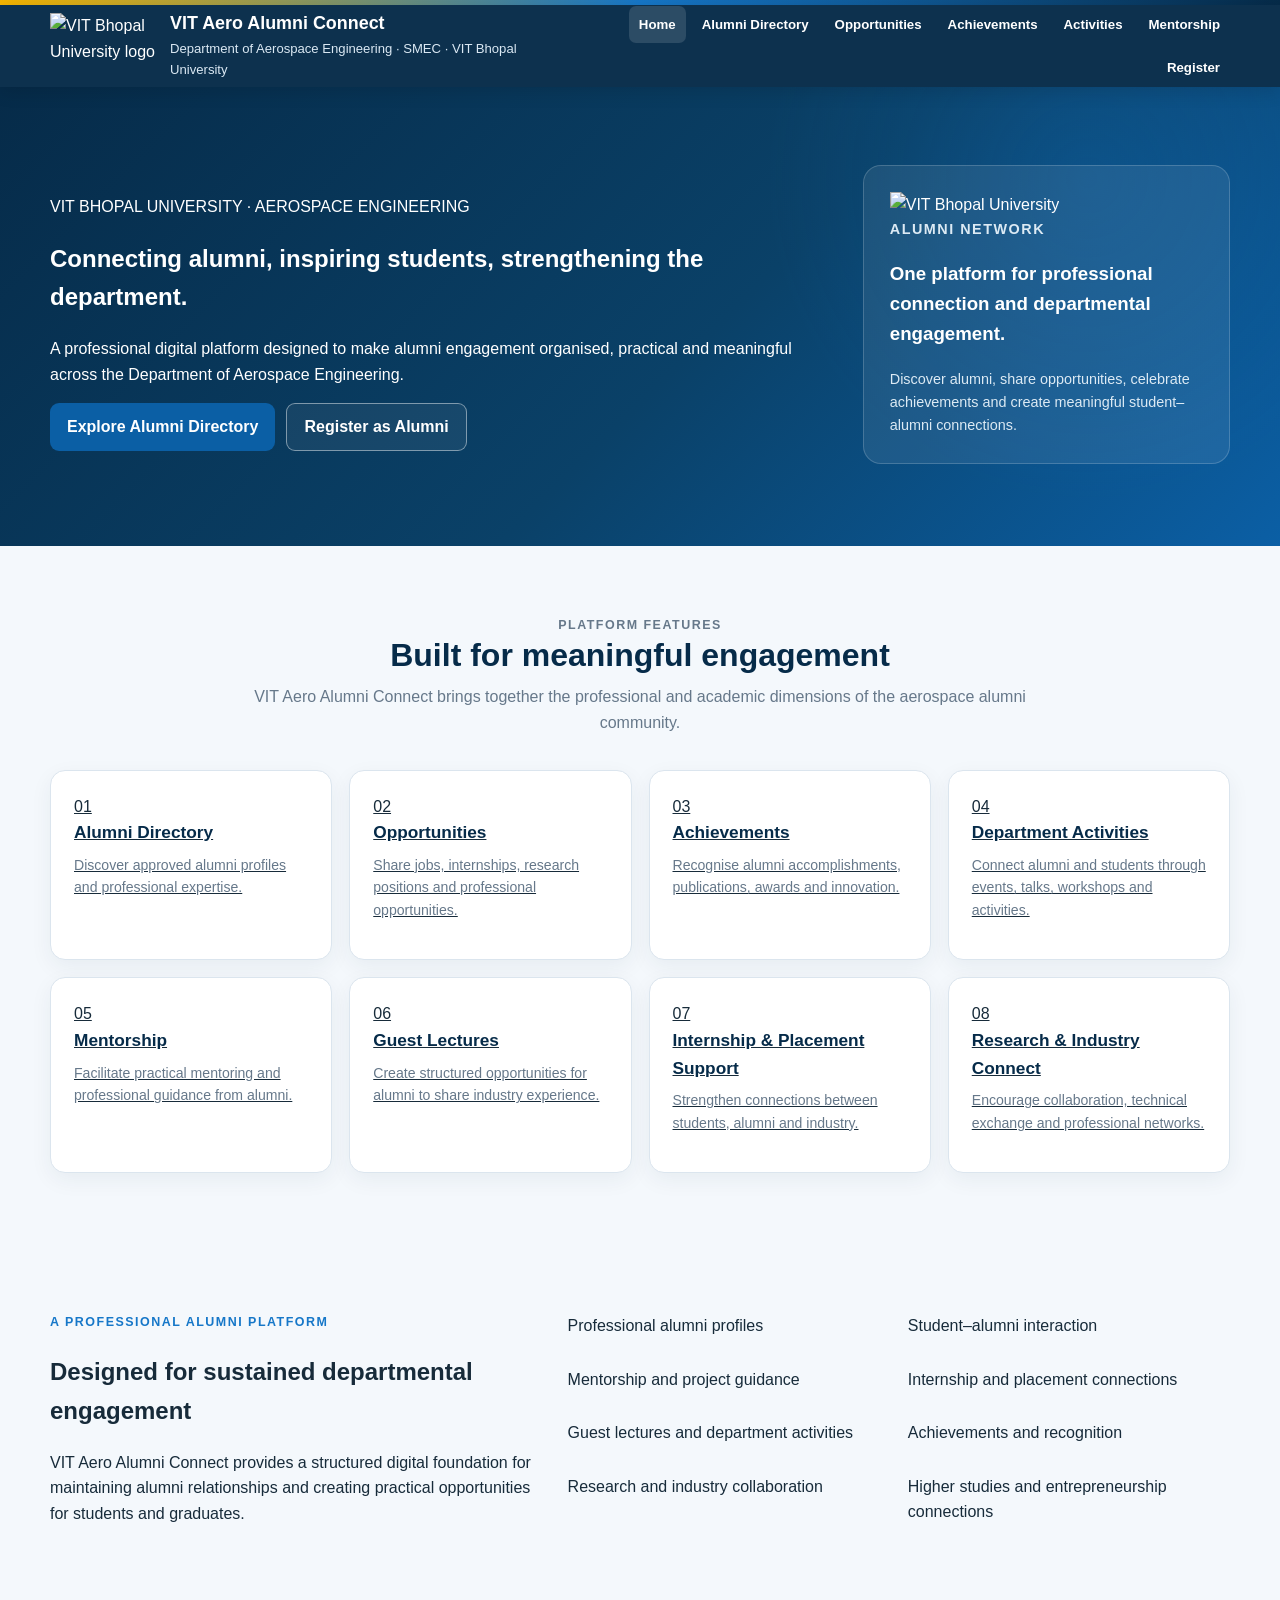
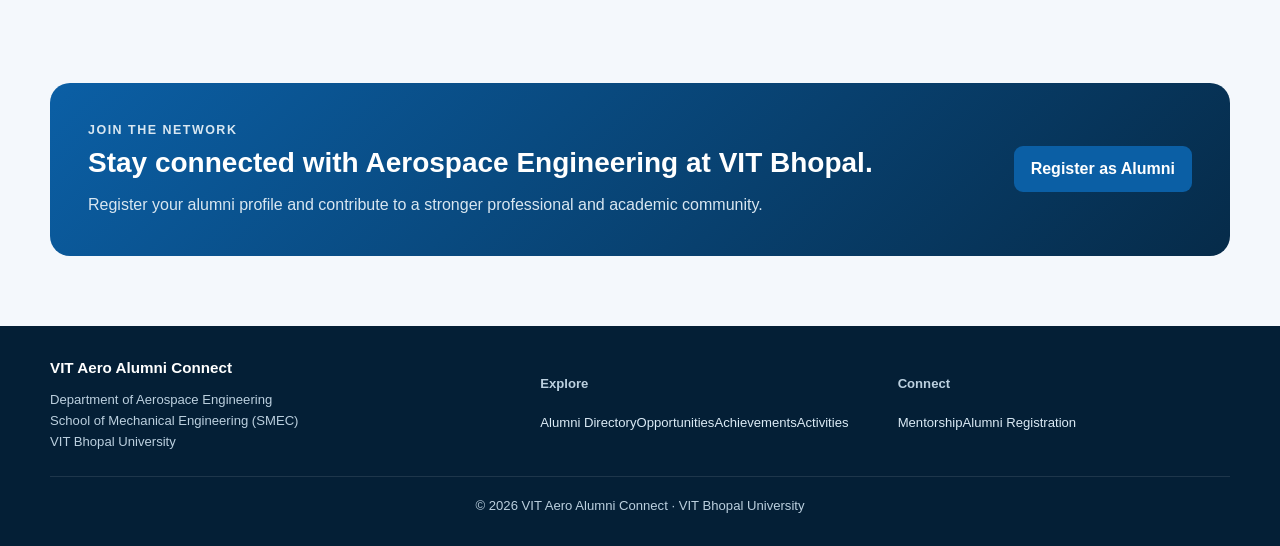
==== commit 0a06e0bc: "Update index.html" ====
--- a/index.html
+++ b/index.html
@@ -7,283 +7,100 @@
   <title>VIT Aero Alumni Connect</title>
   <link rel="stylesheet" href="style.css">
 </head>
-
 <body>
 <div class="topline"></div>
-
 <header class="site-header">
   <div class="container header-inner">
-    <a class="brand" href="#home">
-      <img
-        class="brand-logo"
-        src="https://vitbhopal.ac.in/wp-content/uploads/2020/01/logochhota.png"
-        alt="VIT Bhopal University logo"
-      >
+    <a class="brand" href="index.html">
+      <img class="brand-logo" src="https://vitbhopal.ac.in/wp-content/uploads/2020/01/logochhota.png" alt="VIT Bhopal University logo">
       <div>
         <h1 class="brand-title">VIT Aero Alumni Connect</h1>
         <p class="brand-subtitle">Department of Aerospace Engineering · SMEC · VIT Bhopal University</p>
       </div>
     </a>
-
-    <button class="menu-toggle" type="button" data-menu-toggle aria-expanded="false" aria-label="Open navigation">
-      Menu
-    </button>
-
-    <nav class="main-nav" data-mobile-nav aria-label="Main navigation">
-      <a href="#home">Home</a>
-      <a data-directory-link href="#">Directory</a>
+    <button class="menu-toggle" type="button" data-menu-toggle aria-expanded="false">Menu</button>
+    <nav class="main-nav" data-mobile-nav>
+      <a href="index.html" class="active">Home</a>
+      <a href="directory.html">Alumni Directory</a>
+      <a href="opportunities.html">Opportunities</a>
+      <a href="achievements.html">Achievements</a>
+      <a href="activities.html">Activities</a>
+      <a href="mentorship.html">Mentorship</a>
       <a href="register.html">Register</a>
-      <a href="#engagement">Engagement</a>
-      <a href="#professional">Portal</a>
     </nav>
   </div>
 </header>
 
-<main id="home">
-
+<main>
   <section class="hero">
     <div class="container hero-inner">
       <div>
-        <p class="hero-kicker">DEPARTMENT OF AEROSPACE ENGINEERING</p>
-        <h1>VIT Aero Alumni Connect</h1>
-        <p class="hero-lead">
-          Connecting Alumni • Inspiring Students • Strengthening the Department
-        </p>
-        <p class="hero-lead">
-          A professional digital platform designed to make alumni engagement
-          organised, practical and meaningful for graduates, students and the
-          Department of Aerospace Engineering at VIT Bhopal University.
-        </p>
-
+        <p class="eyebrow">VIT BHOPAL UNIVERSITY · AEROSPACE ENGINEERING</p>
+        <h2>Connecting alumni, inspiring students, strengthening the department.</h2>
+        <p class="hero-copy">A professional digital platform designed to make alumni engagement organised, practical and meaningful across the Department of Aerospace Engineering.</p>
         <div class="hero-actions">
-          <a class="button button-primary" data-directory-link href="#">Explore Alumni Directory</a>
-          <a class="button button-outline" href="register.html">Join the Alumni Network</a>
+          <a class="button button-solid" href="directory.html">Explore Alumni Directory</a>
+          <a class="button button-outline" href="register.html">Register as Alumni</a>
         </div>
       </div>
-
-      <aside class="hero-panel">
-        <h2>A professional alumni ecosystem</h2>
-        <p>
-          Discover alumni, share opportunities, celebrate achievements,
-          participate in department activities and create meaningful
-          mentorship connections — all through one focused portal.
-        </p>
-
-        <div class="stats">
-          <div class="stat">
-            <strong>Alumni</strong>
-            <span>Connect with the aerospace community</span>
-          </div>
-          <div class="stat">
-            <strong>Opportunities</strong>
-            <span>Share professional and academic possibilities</span>
-          </div>
-          <div class="stat">
-            <strong>Mentorship</strong>
-            <span>Strengthen student-alumni interaction</span>
-          </div>
-        </div>
-      </aside>
-    </div>
-  </section>
-
-  <section class="section" id="engagement">
-    <div class="container">
-      <div class="section-heading">
-        <p class="section-kicker">ALUMNI COMMUNITY</p>
-        <h2>Everything important in one professional portal</h2>
-        <p>
-          The portal brings together the activities that help an alumni
-          community remain connected, visible and useful to the department.
-        </p>
-      </div>
-
-      <div class="feature-grid">
-
-        <article class="feature-card">
-          <div class="feature-icon">AD</div>
-          <h3>Alumni Directory</h3>
-          <p>
-            Explore approved alumni profiles and discover professional,
-            academic and industry connections.
-          </p>
-          <a class="card-link" data-directory-link href="#">Open Directory →</a>
-        </article>
-
-        <article class="feature-card">
-          <div class="feature-icon">OP</div>
-          <h3>Opportunities</h3>
-          <p>
-            Share internships, jobs, projects, higher-study possibilities,
-            competitions and other relevant opportunities.
-          </p>
-          <a class="card-link"
-             href="https://script.google.com/macros/s/AKfycbznZGMhrKljT33DuwKFADn_caJxnQXC0DgMuGA9q63g-jn9gzm1AALZbN7fzaqUwgjyCA/exec?action=opportunitiesPage"
-             target="_blank">Explore Opportunities →</a>
-        </article>
-
-        <article class="feature-card">
-          <div class="feature-icon">AC</div>
-          <h3>Achievements</h3>
-          <p>
-            Showcase alumni milestones, professional accomplishments,
-            academic achievements and contributions.
-          </p>
-          <a class="card-link"
-             href="https://script.google.com/macros/s/AKfycbznZGMhrKljT33DuwKFADn_caJxnQXC0DgMuGA9q63g-jn9gzm1AALZbN7fzaqUwgjyCA/exec?action=achievementsPage"
-             target="_blank">View Achievements →</a>
-        </article>
-
-        <article class="feature-card">
-          <div class="feature-icon">DA</div>
-          <h3>Department Activities</h3>
-          <p>
-            Keep the community informed about alumni meets, talks, workshops,
-            technical sessions and department programmes.
-          </p>
-          <a class="card-link"
-             href="https://script.google.com/macros/s/AKfycbznZGMhrKljT33DuwKFADn_caJxnQXC0DgMuGA9q63g-jn9gzm1AALZbN7fzaqUwgjyCA/exec?action=activitiesPage"
-             target="_blank">View Activities →</a>
-        </article>
-
-        <article class="feature-card">
-          <div class="feature-icon">ME</div>
-          <h3>Mentorship</h3>
-          <p>
-            Build structured opportunities for alumni to guide students in
-            careers, projects, higher studies and professional development.
-          </p>
-          <a class="card-link"
-             href="https://script.google.com/macros/s/AKfycbznZGMhrKljT33DuwKFADn_caJxnQXC0DgMuGA9q63g-jn9gzm1AALZbN7fzaqUwgjyCA/exec?action=mentorshipPage"
-             target="_blank">Explore Mentorship →</a>
-        </article>
-
-        <article class="feature-card">
-          <div class="feature-icon">GL</div>
-          <h3>Guest Lectures</h3>
-          <p>
-            Create a visible pathway for alumni and industry professionals
-            to contribute talks, technical sessions and knowledge sharing.
-          </p>
-        </article>
-
-        <article class="feature-card">
-          <div class="feature-icon">IS</div>
-          <h3>Internship & Placement Support</h3>
-          <p>
-            Strengthen connections that can support internships, placement
-            awareness, referrals and industry exposure.
-          </p>
-        </article>
-
-        <article class="feature-card">
-          <div class="feature-icon">RC</div>
-          <h3>Research & Industry Connect</h3>
-          <p>
-            Encourage project guidance, technical review, research
-            collaboration, industry interaction and entrepreneurship.
-          </p>
-        </article>
-
-      </div>
-    </div>
-  </section>
-
-  <section class="section section-alt" id="professional">
-    <div class="container">
-      <div class="section-heading">
-        <p class="section-kicker">WHY THIS PORTAL MATTERS</p>
-        <h2>A practical and professional alumni platform</h2>
-        <p>
-          VIT Aero Alumni Connect is designed as a focused digital space for
-          maintaining an active relationship between alumni, students and the
-          Department of Aerospace Engineering.
-        </p>
-      </div>
-
-      <div class="professional">
-        <div class="professional-panel">
-          <h2>Built for meaningful engagement</h2>
-          <p>
-            The portal gives the department a structured place to maintain
-            alumni connections, communicate opportunities, recognise alumni
-            contributions and create pathways for students to learn from
-            experienced professionals.
-          </p>
-          <p style="margin-top:16px">
-            It is designed to grow with the department — from a clean alumni
-            directory today to a broader professional community over time.
-          </p>
-        </div>
-
-        <div class="professional-list">
-          <h3>The portal supports</h3>
-          <ul class="check-list">
-            <li>Professional alumni profiles</li>
-            <li>Student-alumni interaction</li>
-            <li>Mentorship and career guidance</li>
-            <li>Internship and placement connections</li>
-            <li>Guest lectures and technical sessions</li>
-            <li>Alumni achievements</li>
-            <li>Department activities</li>
-            <li>Research collaboration</li>
-            <li>Industry connections</li>
-            <li>Project guidance and technical review</li>
-            <li>Higher-study interaction</li>
-            <li>Entrepreneurship guidance</li>
-          </ul>
-        </div>
+      <div class="hero-panel">
+        <div class="hero-panel-logo"><img src="https://vitbhopal.ac.in/wp-content/uploads/2020/01/logochhota.png" alt="VIT Bhopal University"></div>
+        <p class="section-kicker">ALUMNI NETWORK</p>
+        <h3>One platform for professional connection and departmental engagement.</h3>
+        <p>Discover alumni, share opportunities, celebrate achievements and create meaningful student–alumni connections.</p>
       </div>
     </div>
   </section>
 
   <section class="section">
     <div class="container">
-      <div class="cta">
-        <div>
-          <h2>Become part of the aerospace alumni community</h2>
-          <p>
-            Register your profile and help strengthen the connection between
-            alumni, students and the department.
-          </p>
-        </div>
-        <a class="button button-primary" href="register.html">Register as Alumni</a>
+      <div class="section-heading">
+        <p class="section-kicker">PLATFORM FEATURES</p>
+        <h2>Built for meaningful engagement</h2>
+        <p>VIT Aero Alumni Connect brings together the professional and academic dimensions of the aerospace alumni community.</p>
+      </div>
+      <div class="feature-grid">
+        <a class="feature-card" href="directory.html"><span>01</span><h3>Alumni Directory</h3><p>Discover approved alumni profiles and professional expertise.</p></a>
+        <a class="feature-card" href="opportunities.html"><span>02</span><h3>Opportunities</h3><p>Share jobs, internships, research positions and professional opportunities.</p></a>
+        <a class="feature-card" href="achievements.html"><span>03</span><h3>Achievements</h3><p>Recognise alumni accomplishments, publications, awards and innovation.</p></a>
+        <a class="feature-card" href="activities.html"><span>04</span><h3>Department Activities</h3><p>Connect alumni and students through events, talks, workshops and activities.</p></a>
+        <a class="feature-card" href="mentorship.html"><span>05</span><h3>Mentorship</h3><p>Facilitate practical mentoring and professional guidance from alumni.</p></a>
+        <a class="feature-card" href="activities.html"><span>06</span><h3>Guest Lectures</h3><p>Create structured opportunities for alumni to share industry experience.</p></a>
+        <a class="feature-card" href="opportunities.html"><span>07</span><h3>Internship & Placement Support</h3><p>Strengthen connections between students, alumni and industry.</p></a>
+        <a class="feature-card" href="opportunities.html"><span>08</span><h3>Research & Industry Connect</h3><p>Encourage collaboration, technical exchange and professional networks.</p></a>
       </div>
     </div>
   </section>
 
+  <section class="section section-soft">
+    <div class="container professional">
+      <div>
+        <p class="section-kicker">A PROFESSIONAL ALUMNI PLATFORM</p>
+        <h2>Designed for sustained departmental engagement</h2>
+        <p>VIT Aero Alumni Connect provides a structured digital foundation for maintaining alumni relationships and creating practical opportunities for students and graduates.</p>
+      </div>
+      <div class="check-list">
+        <div>Professional alumni profiles</div><div>Student–alumni interaction</div><div>Mentorship and project guidance</div><div>Internship and placement connections</div><div>Guest lectures and department activities</div><div>Achievements and recognition</div><div>Research and industry collaboration</div><div>Higher studies and entrepreneurship connections</div>
+      </div>
+    </div>
+  </section>
+
+  <section class="section">
+    <div class="container cta">
+      <div><p class="section-kicker">JOIN THE NETWORK</p><h2>Stay connected with Aerospace Engineering at VIT Bhopal.</h2><p>Register your alumni profile and contribute to a stronger professional and academic community.</p></div>
+      <a class="button button-solid" href="register.html">Register as Alumni</a>
+    </div>
+  </section>
 </main>
 
 <footer class="site-footer">
   <div class="container footer-grid">
-    <div>
-      <h3>VIT Aero Alumni Connect</h3>
-      <p>Department of Aerospace Engineering</p>
-      <p>School of Mechanical Engineering (SMEC)</p>
-      <p>VIT Bhopal University</p>
-    </div>
-
-    <div>
-      <h3>Community</h3>
-      <p><a data-directory-link href="#">Alumni Directory</a></p>
-      <p><a href="register.html">Alumni Registration</a></p>
-      <p><a href="#engagement">Community Engagement</a></p>
-    </div>
-
-    <div>
-      <h3>Portal Areas</h3>
-      <p><a href="https://script.google.com/macros/s/AKfycbznZGMhrKljT33DuwKFADn_caJxnQXC0DgMuGA9q63g-jn9gzm1AALZbN7fzaqUwgjyCA/exec?action=opportunitiesPage" target="_blank">Opportunities</a></p>
-      <p><a href="https://script.google.com/macros/s/AKfycbznZGMhrKljT33DuwKFADn_caJxnQXC0DgMuGA9q63g-jn9gzm1AALZbN7fzaqUwgjyCA/exec?action=achievementsPage" target="_blank">Achievements</a></p>
-      <p><a href="https://script.google.com/macros/s/AKfycbznZGMhrKljT33DuwKFADn_caJxnQXC0DgMuGA9q63g-jn9gzm1AALZbN7fzaqUwgjyCA/exec?action=activitiesPage" target="_blank">Activities</a></p>
-      <p><a href="https://script.google.com/macros/s/AKfycbznZGMhrKljT33DuwKFADn_caJxnQXC0DgMuGA9q63g-jn9gzm1AALZbN7fzaqUwgjyCA/exec?action=mentorshipPage" target="_blank">Mentorship</a></p>
-    </div>
+    <div><h3>VIT Aero Alumni Connect</h3><p>Department of Aerospace Engineering<br>School of Mechanical Engineering (SMEC)<br>VIT Bhopal University</p></div>
+    <div><h4>Explore</h4><a href="directory.html">Alumni Directory</a><a href="opportunities.html">Opportunities</a><a href="achievements.html">Achievements</a><a href="activities.html">Activities</a></div>
+    <div><h4>Connect</h4><a href="mentorship.html">Mentorship</a><a href="register.html">Alumni Registration</a></div>
   </div>
-
-  <div class="container footer-bottom">
-    © <span data-current-year></span> VIT Aero Alumni Connect · VIT Bhopal University
-  </div>
+  <div class="container footer-bottom">© <span data-current-year></span> VIT Aero Alumni Connect · VIT Bhopal University</div>
 </footer>
-
 <script src="app.js"></script>
 </body>
 </html>
--- a/style.css
+++ b/style.css
@@ -1,310 +1,618 @@
-/* =========================================================
-   AERO ALUMNI CONNECT - MAIN STYLESHEET
-   ========================================================= */
-
-:root {
-  --vit-blue: #0b3d91;
-  --vit-blue-dark: #082b68;
-  --vit-blue-deep: #061e48;
-  --vit-blue-soft: #eef4ff;
-  --gold: #f4b400;
-  --text: #172033;
-  --muted: #667085;
-  --border: #dfe5ef;
-  --white: #ffffff;
-  --page: #f6f8fc;
-  --success: #067647;
-  --success-bg: #ecfdf3;
-  --danger: #b42318;
-  --danger-bg: #fef3f2;
-  --shadow: 0 12px 35px rgba(16, 24, 40, 0.09);
-  --radius: 18px;
-  --max-width: 1180px;
-}
-
-* { box-sizing: border-box; }
-html { scroll-behavior: smooth; }
-body {
-  margin: 0;
-  font-family: Arial, Helvetica, sans-serif;
-  color: var(--text);
-  background: var(--page);
-  line-height: 1.6;
-}
-a { color: inherit; }
-img { max-width: 100%; }
-button, input, select, textarea { font: inherit; }
-button { cursor: pointer; }
-
-.container {
-  width: min(100% - 32px, var(--max-width));
-  margin: 0 auto;
-}
-
-.topbar { height: 5px; background: var(--gold); }
-
-.site-header {
-  position: sticky;
-  top: 0;
-  z-index: 50;
-  background: rgba(255,255,255,.97);
-  border-bottom: 1px solid var(--border);
-  backdrop-filter: blur(10px);
-}
-
-.header-inner {
-  min-height: 82px;
-  display: flex;
-  align-items: center;
-  justify-content: space-between;
-  gap: 24px;
-}
-
-.brand {
-  display: flex;
-  align-items: center;
-  gap: 14px;
-  text-decoration: none;
-}
-.brand-logo {
-  width: 66px;
-  height: 66px;
-  object-fit: contain;
-  flex: 0 0 auto;
-}
-.brand-title {
-  color: var(--vit-blue-dark);
-  font-size: 18px;
-  font-weight: 800;
-  line-height: 1.25;
-}
-.brand-subtitle {
-  color: var(--muted);
-  font-size: 12px;
-  margin-top: 3px;
-}
-
-.site-nav {
-  display: flex;
-  align-items: center;
-  gap: 6px;
-}
-.site-nav a {
-  text-decoration: none;
-  padding: 10px 13px;
-  border-radius: 10px;
-  font-size: 14px;
-  font-weight: 700;
-  color: #344054;
-}
-.site-nav a:hover { background: var(--vit-blue-soft); color: var(--vit-blue); }
-.site-nav .nav-primary {
-  background: var(--vit-blue);
-  color: #fff;
-}
-.site-nav .nav-primary:hover { background: var(--vit-blue-dark); color: #fff; }
-.mobile-menu-button {
-  display: none;
-  border: 1px solid var(--border);
-  background: #fff;
-  border-radius: 10px;
-  padding: 9px 12px;
-  font-weight: 700;
-}
-
-.hero {
-  background: linear-gradient(135deg, var(--vit-blue-dark), var(--vit-blue));
-  color: #fff;
-  padding: 82px 0 88px;
-}
-.hero-grid {
-  display: grid;
-  grid-template-columns: 1.35fr .65fr;
-  gap: 55px;
-  align-items: center;
-}
-.hero-kicker {
-  display: inline-block;
-  margin: 0 0 14px;
-  color: #ffe08a;
-  font-size: 13px;
-  font-weight: 800;
-  letter-spacing: 1.6px;
-  text-transform: uppercase;
-}
-.hero h1 {
-  margin: 0;
-  max-width: 780px;
-  font-size: clamp(34px, 5vw, 58px);
-  line-height: 1.08;
-}
-.hero-tagline {
-  margin: 22px 0 0;
-  max-width: 720px;
-  color: rgba(255,255,255,.9);
-  font-size: 18px;
-}
-.hero-actions {
-  display: flex;
-  flex-wrap: wrap;
-  gap: 12px;
-  margin-top: 30px;
-}
-.btn {
-  display: inline-flex;
-  align-items: center;
-  justify-content: center;
-  min-height: 46px;
-  padding: 11px 18px;
-  border-radius: 11px;
-  border: 1px solid transparent;
-  text-decoration: none;
-  font-weight: 800;
-  transition: .2s ease;
-}
-.btn-primary { background: #fff; color: var(--vit-blue-dark); }
-.btn-primary:hover { transform: translateY(-1px); box-shadow: 0 8px 18px rgba(0,0,0,.15); }
-.btn-outline { border-color: rgba(255,255,255,.55); color: #fff; background: transparent; }
-.btn-outline:hover { background: rgba(255,255,255,.1); }
-.btn-blue { background: var(--vit-blue); color: #fff; }
-.btn-blue:hover { background: var(--vit-blue-dark); }
-
-.hero-card {
-  background: rgba(255,255,255,.1);
-  border: 1px solid rgba(255,255,255,.2);
-  border-radius: 22px;
-  padding: 25px;
-}
-.hero-card h2 { margin: 0 0 16px; font-size: 20px; }
-.hero-card ul { margin: 0; padding-left: 20px; color: rgba(255,255,255,.9); }
-.hero-card li + li { margin-top: 9px; }
-
-.section { padding: 74px 0; }
-.section-white { background: #fff; }
-.section-heading { text-align: center; max-width: 760px; margin: 0 auto 38px; }
-.section-heading .eyebrow {
-  color: var(--vit-blue);
-  font-size: 12px;
-  font-weight: 800;
-  letter-spacing: 1.5px;
-  text-transform: uppercase;
-}
-.section-heading h2 { margin: 8px 0 10px; font-size: 34px; line-height: 1.2; color: var(--vit-blue-dark); }
-.section-heading p { margin: 0; color: var(--muted); }
-
-.feature-grid {
-  display: grid;
-  grid-template-columns: repeat(3, 1fr);
-  gap: 20px;
-}
-.card {
-  background: #fff;
-  border: 1px solid var(--border);
-  border-radius: var(--radius);
-  padding: 26px;
-  box-shadow: var(--shadow);
-}
-.feature-card h3 { margin: 12px 0 7px; color: var(--vit-blue-dark); }
-.feature-card p { margin: 0; color: var(--muted); }
-.feature-icon {
-  width: 45px;
-  height: 45px;
-  display: grid;
-  place-items: center;
-  border-radius: 12px;
-  background: var(--vit-blue-soft);
-  color: var(--vit-blue);
-  font-weight: 900;
-  font-size: 18px;
-}
-
-.info-grid {
-  display: grid;
-  grid-template-columns: 1fr 1fr;
-  gap: 22px;
-}
-.info-panel { background: #fff; border: 1px solid var(--border); border-radius: var(--radius); padding: 28px; }
-.info-panel h3 { margin-top: 0; color: var(--vit-blue-dark); }
-.info-panel p { color: var(--muted); }
-.info-panel ul { color: #475467; padding-left: 20px; }
-
-.cta {
-  background: var(--vit-blue-dark);
-  color: #fff;
-  border-radius: 24px;
-  padding: 42px;
-  display: flex;
-  justify-content: space-between;
-  gap: 25px;
-  align-items: center;
-}
-.cta h2 { margin: 0 0 8px; font-size: 30px; }
-.cta p { margin: 0; color: rgba(255,255,255,.82); }
-
-.site-footer {
-  background: var(--vit-blue-deep);
-  color: #fff;
-  padding: 36px 0;
-}
-.footer-grid { display: grid; grid-template-columns: 1.2fr .8fr; gap: 30px; }
-.site-footer h3 { margin-top: 0; }
-.site-footer p, .site-footer li { color: rgba(255,255,255,.72); font-size: 14px; }
-.site-footer a { color: #fff; }
-.footer-bottom { border-top: 1px solid rgba(255,255,255,.14); margin-top: 26px; padding-top: 20px; font-size: 12px; color: rgba(255,255,255,.58); }
-
-/* Registration */
-.page-hero { background: linear-gradient(135deg, var(--vit-blue-dark), var(--vit-blue)); color: #fff; padding: 55px 0; }
-.page-hero h1 { margin: 0 0 8px; font-size: 38px; }
-.page-hero p { margin: 0; color: rgba(255,255,255,.85); max-width: 760px; }
-.form-layout { max-width: 980px; margin: 42px auto 70px; }
-.form-card { background: #fff; border: 1px solid var(--border); border-radius: 20px; padding: 30px; box-shadow: var(--shadow); }
-.form-section + .form-section { margin-top: 30px; padding-top: 30px; border-top: 1px solid var(--border); }
-.form-section h2 { margin: 0 0 18px; color: var(--vit-blue-dark); font-size: 21px; }
-.form-grid { display: grid; grid-template-columns: repeat(2, minmax(0,1fr)); gap: 18px; }
-.form-group { display: flex; flex-direction: column; gap: 7px; }
-.form-group.full { grid-column: 1 / -1; }
-.form-group label { font-size: 13px; font-weight: 800; color: #344054; }
-.required { color: #b42318; }
-.form-control {
-  width: 100%;
-  border: 1px solid #cfd7e3;
-  border-radius: 10px;
-  padding: 11px 12px;
-  background: #fff;
-  color: var(--text);
-  outline: none;
-}
-.form-control:focus { border-color: var(--vit-blue); box-shadow: 0 0 0 3px rgba(11,61,145,.12); }
-textarea.form-control { min-height: 90px; resize: vertical; }
-.form-help { font-size: 12px; color: var(--muted); }
-.checkbox-grid { display: grid; grid-template-columns: repeat(2, 1fr); gap: 10px; }
-.check-item { display: flex; gap: 9px; align-items: flex-start; padding: 11px; background: #f8fafc; border: 1px solid var(--border); border-radius: 10px; }
-.check-item label { font-weight: 600; font-size: 13px; color: #475467; }
-.honeypot { position: absolute; left: -10000px; width: 1px; height: 1px; overflow: hidden; }
-.form-actions { display: flex; justify-content: flex-end; gap: 12px; margin-top: 28px; }
-.form-status { margin-bottom: 22px; padding: 14px 16px; border-radius: 10px; font-size: 14px; }
-.form-status.success { background: var(--success-bg); color: var(--success); border: 1px solid #abefc6; }
-.form-status.error { background: var(--danger-bg); color: var(--danger); border: 1px solid #fecdca; }
-.form-status.loading { background: var(--vit-blue-soft); color: var(--vit-blue-dark); border: 1px solid #c7d7f7; }
-
-@media (max-width: 900px) {
-  .hero-grid, .info-grid, .footer-grid { grid-template-columns: 1fr; }
-  .feature-grid { grid-template-columns: 1fr 1fr; }
-  .cta { flex-direction: column; align-items: flex-start; }
-}
-@media (max-width: 700px) {
-  .container { width: min(100% - 22px, var(--max-width)); }
-  .header-inner { min-height: 74px; }
-  .brand-logo { width: 56px; height: 56px; }
-  .brand-subtitle { display: none; }
-  .mobile-menu-button { display: block; }
-  .site-nav { display: none; position: absolute; left: 11px; right: 11px; top: 70px; padding: 10px; background: #fff; border: 1px solid var(--border); border-radius: 14px; box-shadow: var(--shadow); flex-direction: column; align-items: stretch; }
-  .site-nav.is-open { display: flex; }
-  .site-nav a { display: block; }
-  .hero { padding: 60px 0; }
-  .feature-grid, .form-grid, .checkbox-grid { grid-template-columns: 1fr; }
-  .form-group.full { grid-column: auto; }
-  .form-card { padding: 20px; }
-  .section { padding: 55px 0; }
-  .cta { padding: 28px; }
-}
+:root{
+  --navy:#062b49;
+  --navy2:#0a3c62;
+  --blue:#0b5fa5;
+  --blue2:#1677c8;
+  --gold:#f5b400;
+  --light:#f4f8fc;
+  --white:#ffffff;
+  --text:#172b3a;
+  --muted:#66788a;
+  --border:#dbe5ee;
+  --success:#13795b;
+  --danger:#b42318;
+  --shadow:0 14px 35px rgba(6,43,73,.10);
+}
+
+*{box-sizing:border-box}
+
+html{scroll-behavior:smooth}
+
+body{
+  margin:0;
+  font-family:Inter,Arial,Helvetica,sans-serif;
+  background:var(--light);
+  color:var(--text);
+  line-height:1.6;
+}
+
+a{color:inherit}
+
+img{max-width:100%}
+
+.container{
+  width:min(1180px,calc(100% - 36px));
+  margin:0 auto;
+}
+
+.topline{
+  height:5px;
+  background:linear-gradient(90deg,var(--gold),var(--blue2),var(--navy));
+}
+
+.site-header{
+  position:sticky;
+  top:0;
+  z-index:20;
+  background:rgba(6,43,73,.97);
+  color:#fff;
+  box-shadow:0 4px 18px rgba(0,0,0,.12);
+}
+
+.header-inner{
+  min-height:82px;
+  display:flex;
+  align-items:center;
+  justify-content:space-between;
+  gap:24px;
+}
+
+.brand{
+  display:flex;
+  align-items:center;
+  gap:15px;
+  color:#fff;
+  text-decoration:none;
+  min-width:0;
+}
+
+.brand-logo{
+  width:105px;
+  height:65px;
+  object-fit:contain;
+  flex:0 0 auto;
+}
+
+.brand-title{
+  margin:0;
+  font-size:1.12rem;
+  line-height:1.25;
+}
+
+.brand-subtitle{
+  margin:3px 0 0;
+  color:#dbe9f4;
+  font-size:.82rem;
+}
+
+.main-nav{
+  display:flex;
+  align-items:center;
+  justify-content:flex-end;
+  gap:6px;
+  flex-wrap:wrap;
+}
+
+.main-nav a{
+  color:#fff;
+  text-decoration:none;
+  font-size:.83rem;
+  font-weight:700;
+  padding:8px 10px;
+  border-radius:7px;
+}
+
+.main-nav a:hover,
+.main-nav a.active{
+  background:rgba(255,255,255,.13);
+}
+
+.menu-toggle{
+  display:none;
+  background:transparent;
+  border:1px solid rgba(255,255,255,.35);
+  color:#fff;
+  border-radius:8px;
+  padding:8px 11px;
+  cursor:pointer;
+}
+
+.hero{
+  background:
+    radial-gradient(circle at 85% 20%,rgba(22,119,200,.20),transparent 28%),
+    linear-gradient(135deg,#062b49 0%,#0a4168 55%,#0b5fa5 100%);
+  color:#fff;
+  padding:78px 0 82px;
+}
+
+.hero-inner{
+  display:grid;
+  grid-template-columns:1.35fr .65fr;
+  gap:50px;
+  align-items:center;
+}
+
+.hero-kicker{
+  color:#ffd96a;
+  font-size:.82rem;
+  font-weight:800;
+  letter-spacing:1.7px;
+  margin:0 0 10px;
+}
+
+.hero h1{
+  font-size:clamp(2.2rem,5vw,4rem);
+  line-height:1.06;
+  margin:0 0 16px;
+  max-width:850px;
+}
+
+.hero-lead{
+  max-width:760px;
+  color:#e1edf6;
+  font-size:1.05rem;
+  margin:0 0 26px;
+}
+
+.hero-actions{
+  display:flex;
+  gap:11px;
+  flex-wrap:wrap;
+}
+
+.button{
+  display:inline-flex;
+  align-items:center;
+  justify-content:center;
+  min-height:44px;
+  padding:10px 17px;
+  border-radius:9px;
+  text-decoration:none;
+  font-weight:800;
+  border:1px solid transparent;
+}
+
+.button-primary{
+  background:#fff;
+  color:var(--navy);
+}
+
+.button-primary:hover{background:#edf5fb}
+
+.button-outline{
+  color:#fff;
+  border-color:rgba(255,255,255,.45);
+  background:rgba(255,255,255,.06);
+}
+
+.button-outline:hover{background:rgba(255,255,255,.13)}
+
+.hero-panel{
+  background:rgba(255,255,255,.08);
+  border:1px solid rgba(255,255,255,.18);
+  border-radius:18px;
+  padding:26px;
+}
+
+.hero-panel h2{
+  font-size:1.1rem;
+  margin:0 0 15px;
+}
+
+.hero-panel p{
+  color:#dceaf4;
+  font-size:.9rem;
+  margin:0;
+}
+
+.section{
+  padding:70px 0;
+}
+
+.section-alt{
+  background:#fff;
+}
+
+.section-heading{
+  max-width:800px;
+  margin:0 auto 34px;
+  text-align:center;
+}
+
+.section-kicker{
+  color:var(--blue2);
+  font-size:.78rem;
+  font-weight:800;
+  letter-spacing:1.5px;
+  margin:0 0 8px;
+}
+
+.section-heading h2{
+  color:var(--navy);
+  font-size:2rem;
+  line-height:1.2;
+  margin:0 0 10px;
+}
+
+.section-heading p{
+  color:var(--muted);
+  margin:0;
+}
+
+.feature-grid{
+  display:grid;
+  grid-template-columns:repeat(4,minmax(0,1fr));
+  gap:17px;
+}
+
+.feature-card{
+  background:#fff;
+  border:1px solid var(--border);
+  border-radius:15px;
+  padding:23px;
+  box-shadow:0 7px 22px rgba(6,43,73,.06);
+  transition:transform .18s ease,box-shadow .18s ease;
+}
+
+.section-alt .feature-card{background:var(--light)}
+
+.feature-card:hover{
+  transform:translateY(-3px);
+  box-shadow:var(--shadow);
+}
+
+.feature-icon{
+  width:44px;
+  height:44px;
+  display:flex;
+  align-items:center;
+  justify-content:center;
+  background:#eaf4ff;
+  color:var(--blue);
+  border-radius:11px;
+  font-weight:900;
+  margin-bottom:15px;
+}
+
+.feature-card h3{
+  color:var(--navy);
+  margin:0 0 7px;
+  font-size:1.08rem;
+}
+
+.feature-card p{
+  color:var(--muted);
+  font-size:.88rem;
+  margin:0 0 15px;
+}
+
+.card-link{
+  color:var(--blue);
+  text-decoration:none;
+  font-size:.84rem;
+  font-weight:800;
+}
+
+.professional{
+  display:grid;
+  grid-template-columns:.85fr 1.15fr;
+  gap:28px;
+  align-items:stretch;
+}
+
+.professional-panel{
+  background:var(--navy);
+  color:#fff;
+  border-radius:18px;
+  padding:32px;
+}
+
+.professional-panel h2{
+  margin:0 0 13px;
+  font-size:1.8rem;
+}
+
+.professional-panel p{
+  color:#dce9f3;
+  margin:0;
+}
+
+.professional-list{
+  background:#fff;
+  border:1px solid var(--border);
+  border-radius:18px;
+  padding:28px;
+}
+
+.professional-list h3{
+  color:var(--navy);
+  margin:0 0 17px;
+}
+
+.check-list{
+  list-style:none;
+  padding:0;
+  margin:0;
+  display:grid;
+  grid-template-columns:1fr 1fr;
+  gap:10px 18px;
+}
+
+.check-list li{
+  position:relative;
+  padding-left:24px;
+  color:#43596a;
+  font-size:.9rem;
+}
+
+.check-list li::before{
+  content:"✓";
+  position:absolute;
+  left:0;
+  top:0;
+  color:var(--blue);
+  font-weight:900;
+}
+
+.stats{
+  display:grid;
+  grid-template-columns:repeat(3,1fr);
+  gap:16px;
+  margin-top:25px;
+}
+
+.stat{
+  background:rgba(255,255,255,.07);
+  border:1px solid rgba(255,255,255,.14);
+  border-radius:12px;
+  padding:15px;
+}
+
+.stat strong{
+  display:block;
+  font-size:1.05rem;
+}
+
+.stat span{
+  color:#cfe0ec;
+  font-size:.78rem;
+}
+
+.cta{
+  background:linear-gradient(135deg,#0b5fa5,#062b49);
+  color:#fff;
+  border-radius:20px;
+  padding:38px;
+  display:flex;
+  align-items:center;
+  justify-content:space-between;
+  gap:25px;
+}
+
+.cta h2{
+  margin:0 0 7px;
+  font-size:1.75rem;
+}
+
+.cta p{
+  color:#d9e7f1;
+  margin:0;
+}
+
+.site-footer{
+  background:#041f36;
+  color:#bcd0df;
+  padding:30px 0;
+  font-size:.82rem;
+}
+
+.footer-grid{
+  display:grid;
+  grid-template-columns:1.4fr 1fr 1fr;
+  gap:25px;
+}
+
+.site-footer h3{
+  color:#fff;
+  margin:0 0 9px;
+  font-size:.95rem;
+}
+
+.site-footer p{margin:4px 0}
+
+.site-footer a{
+  color:#dbeaf5;
+  text-decoration:none;
+}
+
+.footer-bottom{
+  border-top:1px solid rgba(255,255,255,.1);
+  margin-top:20px;
+  padding-top:18px;
+  text-align:center;
+}
+
+.form-page{
+  padding:50px 0 70px;
+}
+
+.form-shell{
+  max-width:980px;
+  margin:0 auto;
+}
+
+.form-intro{
+  text-align:center;
+  margin-bottom:28px;
+}
+
+.form-intro h1{
+  color:var(--navy);
+  margin:0 0 10px;
+}
+
+.form-intro p{
+  color:var(--muted);
+}
+
+.form-card{
+  background:#fff;
+  border:1px solid var(--border);
+  border-radius:18px;
+  box-shadow:var(--shadow);
+  padding:30px;
+}
+
+.form-section{
+  margin-bottom:28px;
+}
+
+.form-section h2{
+  color:var(--navy);
+  font-size:1.15rem;
+  border-bottom:1px solid var(--border);
+  padding-bottom:9px;
+  margin:0 0 18px;
+}
+
+.form-grid{
+  display:grid;
+  grid-template-columns:repeat(2,minmax(0,1fr));
+  gap:16px;
+}
+
+.field label{
+  display:block;
+  color:var(--navy);
+  font-weight:800;
+  font-size:.83rem;
+  margin-bottom:6px;
+}
+
+.field input,
+.field select,
+.field textarea{
+  width:100%;
+  border:1px solid #cbd7e2;
+  border-radius:9px;
+  padding:11px 12px;
+  font:inherit;
+  background:#fff;
+  color:var(--text);
+  outline:none;
+}
+
+.field textarea{
+  min-height:100px;
+  resize:vertical;
+}
+
+.field input:focus,
+.field select:focus,
+.field textarea:focus{
+  border-color:var(--blue2);
+  box-shadow:0 0 0 3px rgba(22,119,200,.12);
+}
+
+.full{grid-column:1/-1}
+
+.option-grid{
+  display:grid;
+  grid-template-columns:repeat(3,1fr);
+  gap:9px;
+}
+
+.option{
+  display:flex;
+  align-items:center;
+  gap:8px;
+  border:1px solid var(--border);
+  border-radius:9px;
+  padding:9px 10px;
+  color:#43596a;
+  font-size:.84rem;
+}
+
+.option input{width:auto}
+
+.alert{
+  padding:13px 15px;
+  border-radius:9px;
+  margin-bottom:18px;
+  font-size:.88rem;
+}
+
+.alert-success{
+  background:#eaf8f1;
+  color:#12623f;
+  border:1px solid #b8e3cc;
+}
+
+.alert-error{
+  background:#fff0ef;
+  color:#a12219;
+  border:1px solid #f2c4c0;
+}
+
+.form-actions{
+  display:flex;
+  justify-content:flex-end;
+  gap:10px;
+}
+
+.button-solid{
+  background:var(--blue);
+  color:#fff;
+  border:0;
+  cursor:pointer;
+}
+
+.button-solid:disabled{
+  opacity:.65;
+  cursor:wait;
+}
+
+.honeypot{
+  position:absolute!important;
+  left:-10000px!important;
+  width:1px!important;
+  height:1px!important;
+  overflow:hidden!important;
+}
+
+@media(max-width:1050px){
+  .feature-grid{grid-template-columns:repeat(2,1fr)}
+  .hero-inner,.professional{grid-template-columns:1fr}
+  .hero-panel{max-width:650px}
+}
+
+@media(max-width:800px){
+  .main-nav{display:none}
+  .menu-toggle{display:block}
+  .header-inner{position:relative}
+  .main-nav.is-open{
+    display:flex;
+    position:absolute;
+    left:18px;
+    right:18px;
+    top:76px;
+    background:var(--navy);
+    padding:12px;
+    border-radius:0 0 12px 12px;
+    box-shadow:0 12px 20px rgba(0,0,0,.18);
+  }
+  .main-nav.is-open a{width:100%}
+  .check-list,.footer-grid{grid-template-columns:1fr}
+}
+
+@media(max-width:650px){
+  .container{width:min(100% - 24px,1180px)}
+  .hero{padding:55px 0 60px}
+  .hero h1{font-size:2.25rem}
+  .feature-grid,.form-grid,.option-grid,.stats{grid-template-columns:1fr}
+  .section{padding:52px 0}
+  .form-card{padding:20px}
+  .cta{padding:26px;display:block}
+  .cta .button{margin-top:17px}
+  .brand-logo{width:88px;height:56px}
+}
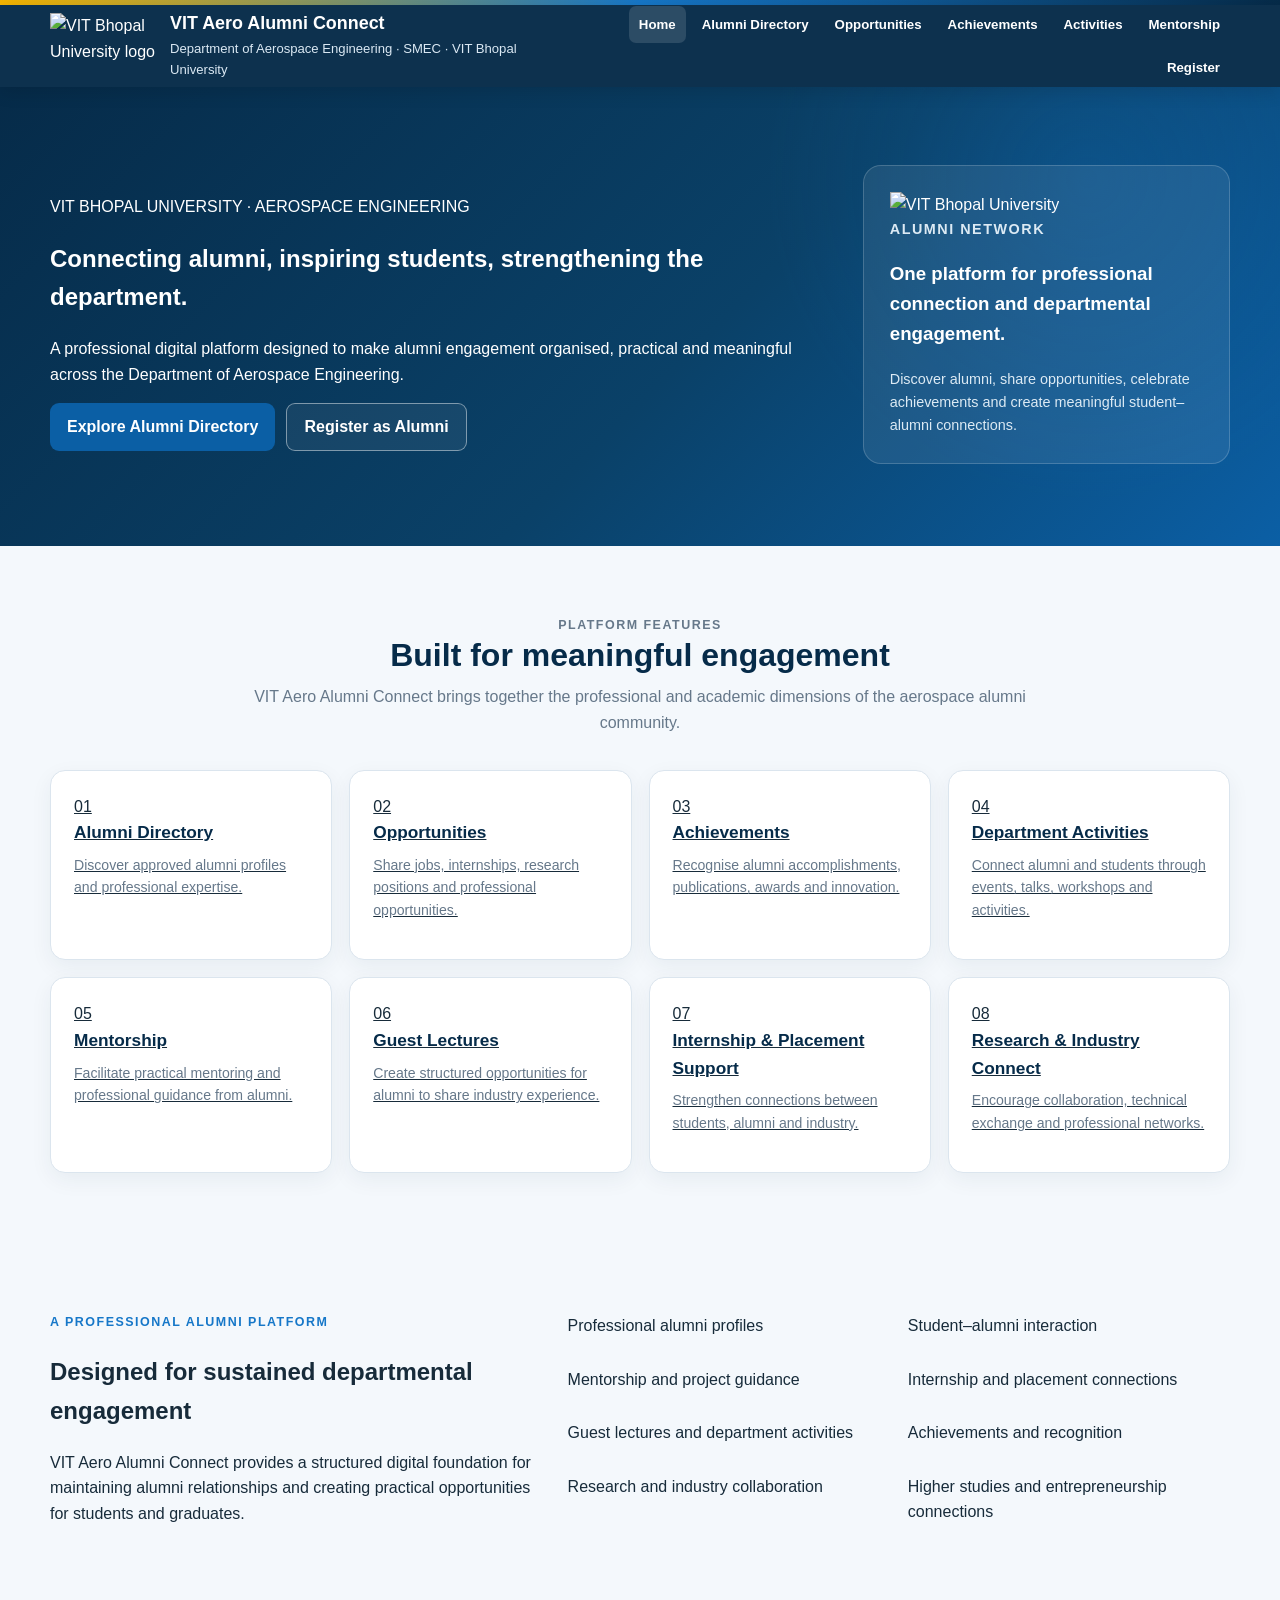
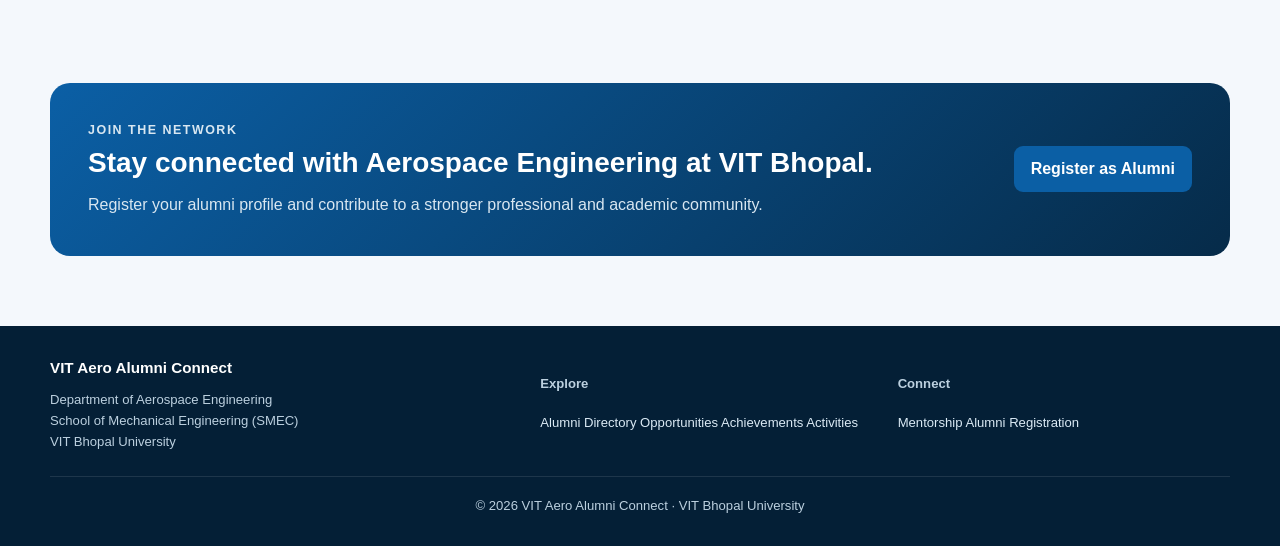
==== commit 66909aaa: "Add files via upload" ====
--- a/index.html
+++ b/index.html
@@ -4,11 +4,12 @@
   <meta charset="UTF-8">
   <meta name="viewport" content="width=device-width, initial-scale=1.0">
   <meta name="description" content="VIT Aero Alumni Connect - Department of Aerospace Engineering, VIT Bhopal University">
-  <title>VIT Aero Alumni Connect</title>
+  <title>VIT Aero Alumni Connect · VIT Aero Alumni Connect</title>
   <link rel="stylesheet" href="style.css">
 </head>
-<body>
+<body >
 <div class="topline"></div>
+
 <header class="site-header">
   <div class="container header-inner">
     <a class="brand" href="index.html">
@@ -19,15 +20,7 @@
       </div>
     </a>
     <button class="menu-toggle" type="button" data-menu-toggle aria-expanded="false">Menu</button>
-    <nav class="main-nav" data-mobile-nav>
-      <a href="index.html" class="active">Home</a>
-      <a href="directory.html">Alumni Directory</a>
-      <a href="opportunities.html">Opportunities</a>
-      <a href="achievements.html">Achievements</a>
-      <a href="activities.html">Activities</a>
-      <a href="mentorship.html">Mentorship</a>
-      <a href="register.html">Register</a>
-    </nav>
+    <nav class="main-nav" data-mobile-nav><a href="index.html" class="active">Home</a><a href="directory.html" class="">Alumni Directory</a><a href="opportunities.html" class="">Opportunities</a><a href="achievements.html" class="">Achievements</a><a href="activities.html" class="">Activities</a><a href="mentorship.html" class="">Mentorship</a><a href="register.html" class="">Register</a></nav>
   </div>
 </header>
 
@@ -51,7 +44,6 @@
       </div>
     </div>
   </section>
-
   <section class="section">
     <div class="container">
       <div class="section-heading">
@@ -71,7 +63,6 @@
       </div>
     </div>
   </section>
-
   <section class="section section-soft">
     <div class="container professional">
       <div>
@@ -80,24 +71,48 @@
         <p>VIT Aero Alumni Connect provides a structured digital foundation for maintaining alumni relationships and creating practical opportunities for students and graduates.</p>
       </div>
       <div class="check-list">
-        <div>Professional alumni profiles</div><div>Student–alumni interaction</div><div>Mentorship and project guidance</div><div>Internship and placement connections</div><div>Guest lectures and department activities</div><div>Achievements and recognition</div><div>Research and industry collaboration</div><div>Higher studies and entrepreneurship connections</div>
+        <div>Professional alumni profiles</div>
+        <div>Student–alumni interaction</div>
+        <div>Mentorship and project guidance</div>
+        <div>Internship and placement connections</div>
+        <div>Guest lectures and department activities</div>
+        <div>Achievements and recognition</div>
+        <div>Research and industry collaboration</div>
+        <div>Higher studies and entrepreneurship connections</div>
       </div>
     </div>
   </section>
-
   <section class="section">
     <div class="container cta">
-      <div><p class="section-kicker">JOIN THE NETWORK</p><h2>Stay connected with Aerospace Engineering at VIT Bhopal.</h2><p>Register your alumni profile and contribute to a stronger professional and academic community.</p></div>
+      <div>
+        <p class="section-kicker">JOIN THE NETWORK</p>
+        <h2>Stay connected with Aerospace Engineering at VIT Bhopal.</h2>
+        <p>Register your alumni profile and contribute to a stronger professional and academic community.</p>
+      </div>
       <a class="button button-solid" href="register.html">Register as Alumni</a>
     </div>
   </section>
 </main>
 
+
 <footer class="site-footer">
   <div class="container footer-grid">
-    <div><h3>VIT Aero Alumni Connect</h3><p>Department of Aerospace Engineering<br>School of Mechanical Engineering (SMEC)<br>VIT Bhopal University</p></div>
-    <div><h4>Explore</h4><a href="directory.html">Alumni Directory</a><a href="opportunities.html">Opportunities</a><a href="achievements.html">Achievements</a><a href="activities.html">Activities</a></div>
-    <div><h4>Connect</h4><a href="mentorship.html">Mentorship</a><a href="register.html">Alumni Registration</a></div>
+    <div>
+      <h3>VIT Aero Alumni Connect</h3>
+      <p>Department of Aerospace Engineering<br>School of Mechanical Engineering (SMEC)<br>VIT Bhopal University</p>
+    </div>
+    <div>
+      <h4>Explore</h4>
+      <a href="directory.html">Alumni Directory</a>
+      <a href="opportunities.html">Opportunities</a>
+      <a href="achievements.html">Achievements</a>
+      <a href="activities.html">Activities</a>
+    </div>
+    <div>
+      <h4>Connect</h4>
+      <a href="mentorship.html">Mentorship</a>
+      <a href="register.html">Alumni Registration</a>
+    </div>
   </div>
   <div class="container footer-bottom">© <span data-current-year></span> VIT Aero Alumni Connect · VIT Bhopal University</div>
 </footer>
--- a/style.css
+++ b/style.css
@@ -616,3 +616,36 @@
   .cta .button{margin-top:17px}
   .brand-logo{width:88px;height:56px}
 }
+
+/* =========================================================
+   Dynamic directory + content pages
+   ========================================================= */
+.content-page{padding:54px 0 76px;min-height:70vh;background:#f7f9fc}
+.page-intro{max-width:820px;margin-bottom:28px}
+.page-intro h1{margin:5px 0 12px;color:var(--navy);font-size:2.35rem}
+.page-intro p{color:#607487;line-height:1.75}
+.page-tools{display:flex;gap:12px;flex-wrap:wrap;margin:22px 0 28px}
+.page-tools input,.page-tools select{min-height:44px;border:1px solid var(--border);border-radius:8px;padding:0 13px;background:#fff;color:var(--text);font:inherit}
+.page-tools input{min-width:280px;flex:1}
+.page-tools select{min-width:170px}
+.loading-state,.empty-state{background:#fff;border:1px solid var(--border);border-radius:14px;padding:28px;text-align:center;color:#687b8d}
+.profile-grid,.content-grid{display:grid;grid-template-columns:repeat(3,1fr);gap:18px}
+.profile-card,.content-card{background:#fff;border:1px solid var(--border);border-radius:14px;padding:21px;box-shadow:0 8px 22px rgba(7,43,73,.05)}
+.profile-card h3,.content-card h3{margin:0 0 8px;color:var(--navy);font-size:1.12rem;line-height:1.35}
+.profile-meta,.card-kicker{font-size:.78rem;text-transform:uppercase;letter-spacing:.08em;color:var(--blue);font-weight:700;margin:0 0 11px}
+.profile-card p{line-height:1.55}
+.profile-card .muted{color:#738596;font-size:.86rem}
+.content-line{margin:5px 0;color:#53687a;font-weight:600}
+.content-description{color:#65798b;line-height:1.7;margin:14px 0}
+.label-value{font-size:.88rem;color:#5e7182;margin:9px 0}
+.tag-list{display:flex;flex-wrap:wrap;gap:7px;margin:14px 0}
+.tag{font-size:.74rem;background:#edf4f9;color:#31556f;border-radius:999px;padding:5px 9px}
+.badge{display:inline-block;font-size:.74rem;background:#eaf8f1;color:#12623f;border-radius:999px;padding:5px 9px;font-weight:700}
+.card-actions{display:flex;align-items:center;gap:12px;flex-wrap:wrap;margin-top:16px}
+.text-link{color:var(--blue);font-weight:700;text-decoration:none}
+.text-link:hover{text-decoration:underline}
+.button-small{display:inline-flex!important;min-height:38px;padding:9px 14px!important;font-size:.82rem!important}
+.section-note{margin-top:18px;color:#718394;font-size:.84rem}
+
+@media(max-width:950px){.profile-grid,.content-grid{grid-template-columns:repeat(2,1fr)}}
+@media(max-width:650px){.profile-grid,.content-grid{grid-template-columns:1fr}.page-intro h1{font-size:1.9rem}.page-tools input,.page-tools select{min-width:100%;width:100%}}
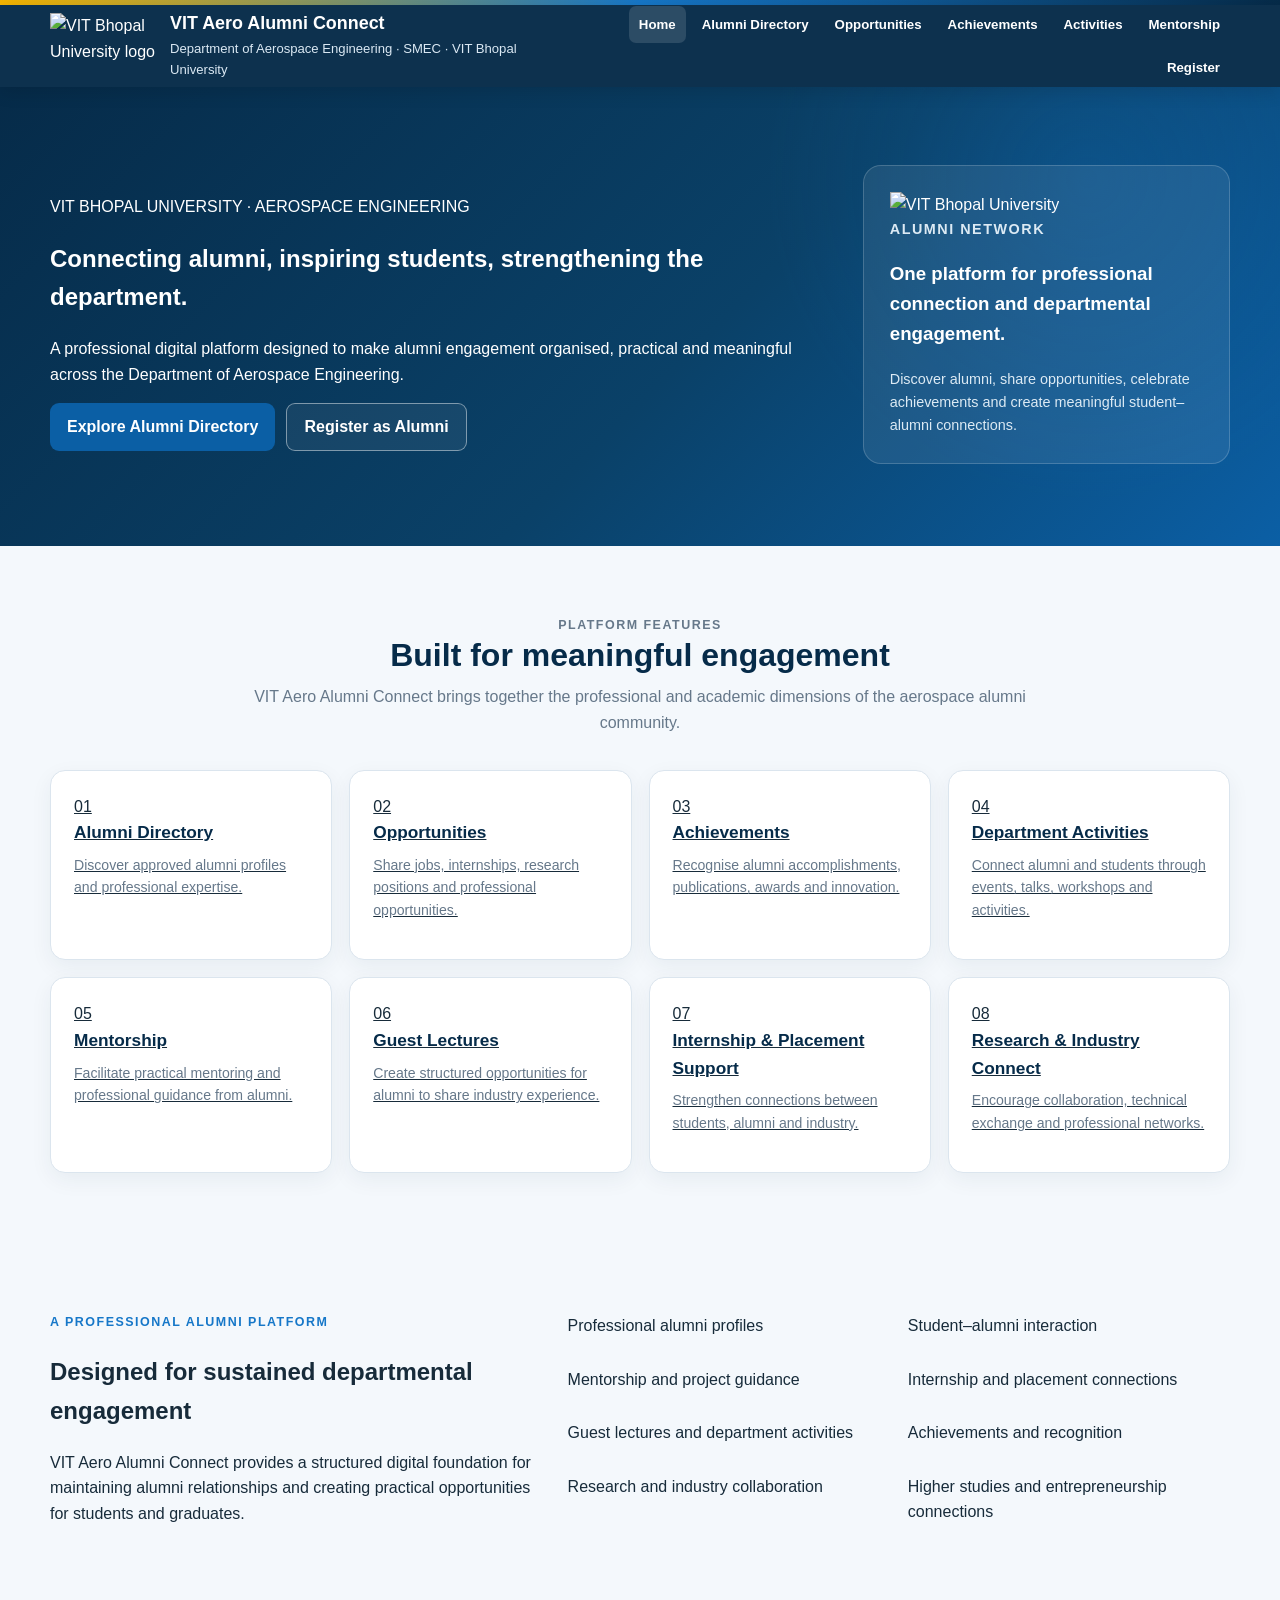
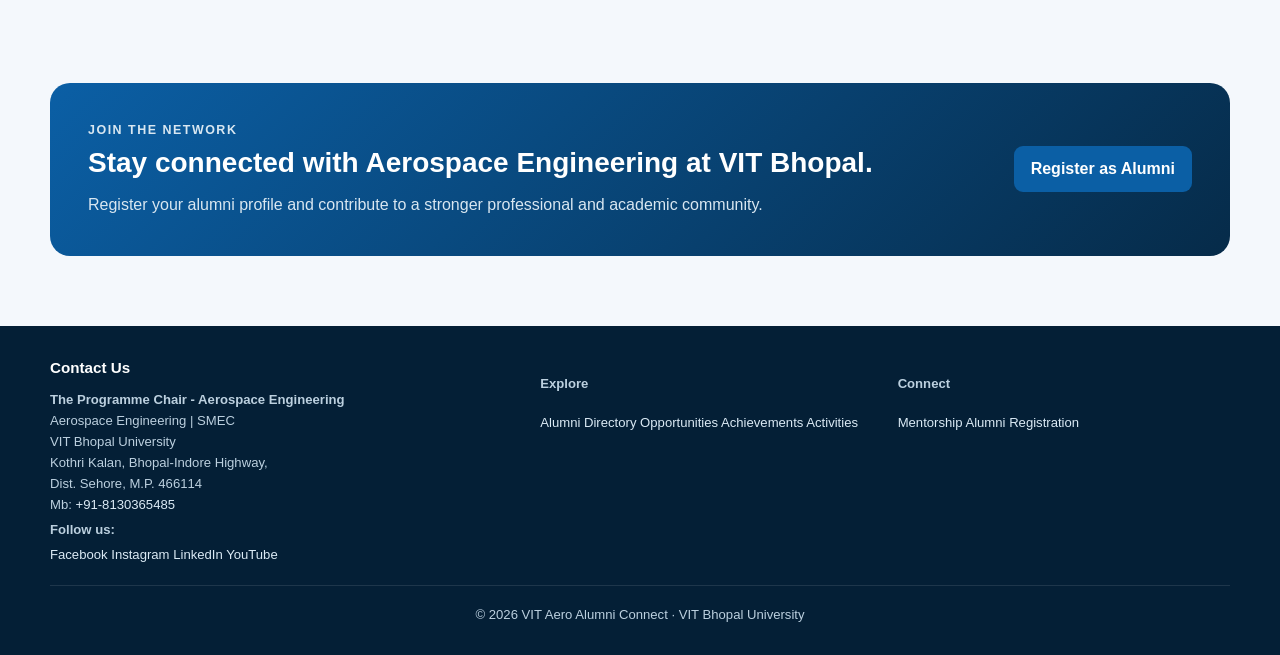
==== commit b3d7963a: "Update index.html" ====
--- a/index.html
+++ b/index.html
@@ -98,8 +98,22 @@
 <footer class="site-footer">
   <div class="container footer-grid">
     <div>
-      <h3>VIT Aero Alumni Connect</h3>
-      <p>Department of Aerospace Engineering<br>School of Mechanical Engineering (SMEC)<br>VIT Bhopal University</p>
+      <h3>Contact Us</h3>
+      <p>
+        <strong>The Programme Chair - Aerospace Engineering</strong><br>
+        Aerospace Engineering | SMEC<br>
+        VIT Bhopal University<br>
+        Kothri Kalan, Bhopal-Indore Highway,<br>
+        Dist. Sehore, M.P. 466114<br>
+        Mb: <a href="tel:+918130365485">+91-8130365485</a>
+      </p>
+      <p class="footer-social-title"><strong>Follow us:</strong></p>
+      <div class="footer-social-links" aria-label="VIT Bhopal University social media links">
+        <a href="https://facebook.com/VITUnivBhopal" target="_blank" rel="noopener noreferrer">Facebook</a>
+        <a href="https://instagram.com/vit.bhopal" target="_blank" rel="noopener noreferrer">Instagram</a>
+        <a href="https://linkedin.com/company/vit-bhopal-university" target="_blank" rel="noopener noreferrer">LinkedIn</a>
+        <a href="https://youtube.com/c/VITBHOPALOfficial" target="_blank" rel="noopener noreferrer">YouTube</a>
+      </div>
     </div>
     <div>
       <h4>Explore</h4>
